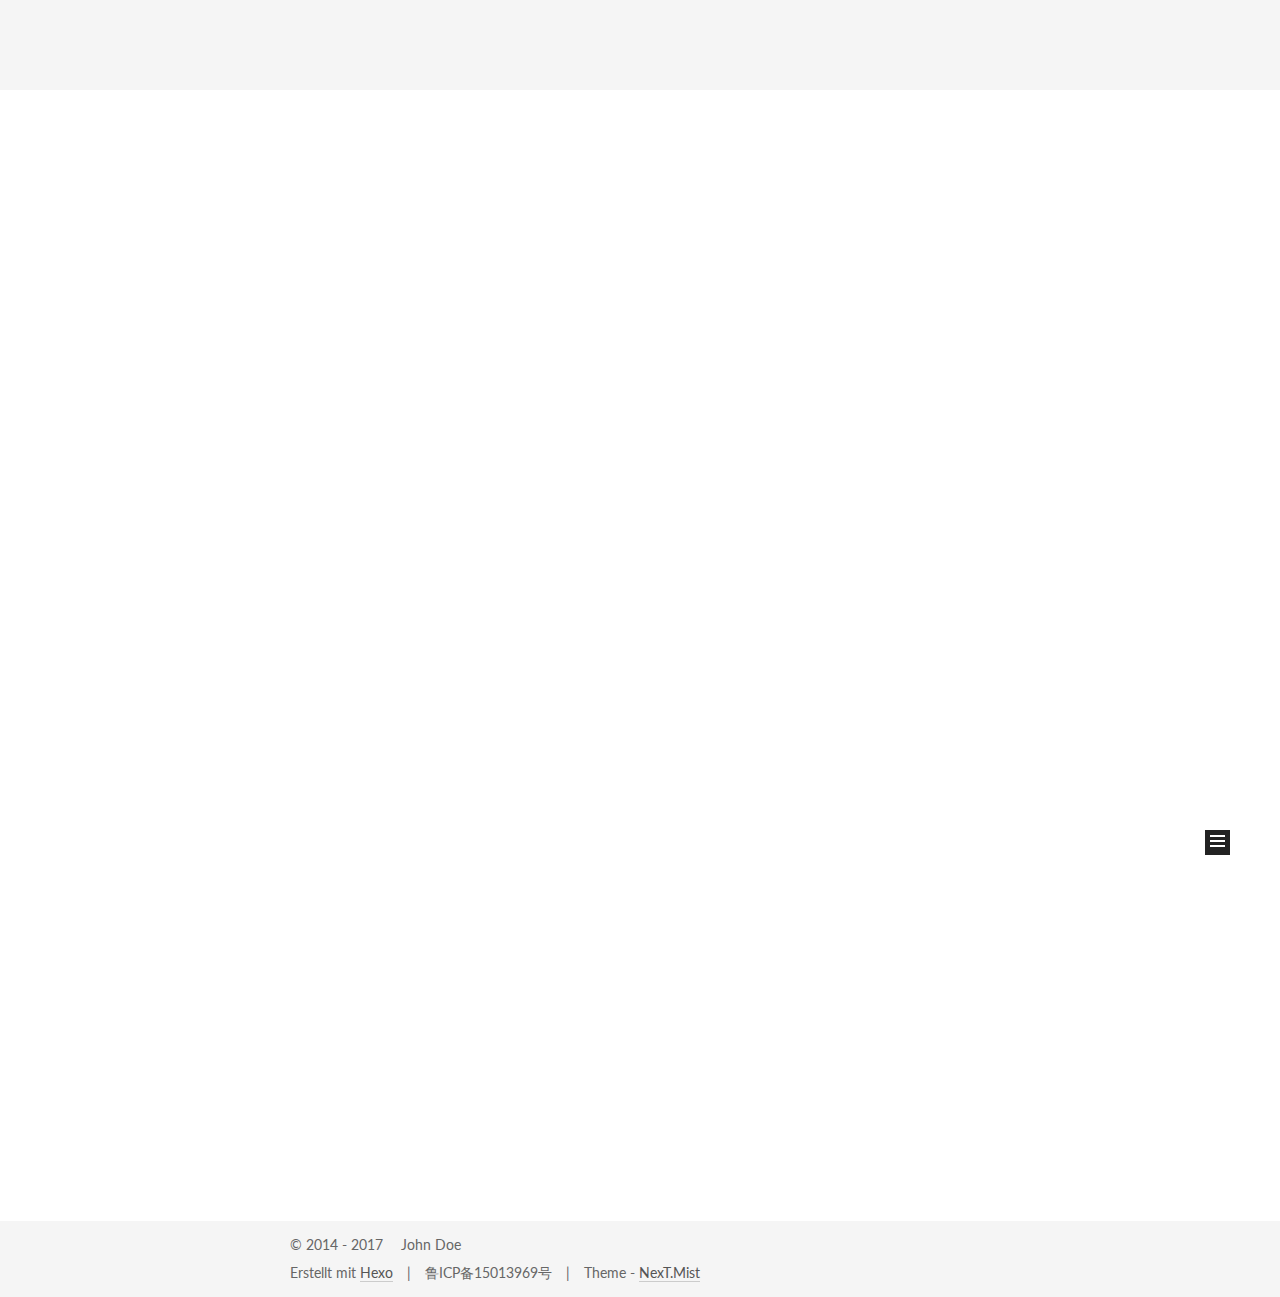
==== index.html @ b870566f "Site updated: 2017-08-05 23:48:36" ====
<!doctype html>



  


<html class="theme-next mist use-motion">
<head>
  <meta charset="UTF-8"/>
<meta http-equiv="X-UA-Compatible" content="IE=edge,chrome=1" />
<meta name="viewport" content="width=device-width, initial-scale=1, maximum-scale=1"/>



<meta http-equiv="Cache-Control" content="no-transform" />
<meta http-equiv="Cache-Control" content="no-siteapp" />












  
  
    
  
  <link href="//cdn.bootcss.com/fancybox/2.1.5/jquery.fancybox.min.css" rel="stylesheet" type="text/css" />




  
  
  
  

  
    
    
  

  

  

  

  

  
    
    
    <link href="//fonts.googleapis.com/css?family=Lato:300,300italic,400,400italic,700,700italic&subset=latin,latin-ext" rel="stylesheet" type="text/css">
  






  

<link href="//cdn.bootcss.com/font-awesome/4.6.2/css/font-awesome.min.css" rel="stylesheet" type="text/css" />

<link href="/css/main.css?v=5.0.1" rel="stylesheet" type="text/css" />














<meta property="og:type" content="website">
<meta property="og:title" content="Hexo">
<meta property="og:url" content="http://yoursite.com/index.html">
<meta property="og:site_name" content="Hexo">
<meta name="twitter:card" content="summary">
<meta name="twitter:title" content="Hexo">



<script type="text/javascript" id="hexo.configuration">
  var NexT = window.NexT || {};
  var CONFIG = {
    scheme: 'Mist',
    sidebar: {"position":"left","display":"hide"},
    fancybox: true,
    motion: true,
    duoshuo: {
      userId: 0,
      author: 'xirong'
    }
  };
</script>

  <title> Hexo </title>
</head>

<body itemscope itemtype="http://schema.org/WebPage" lang="">

  










  
  
    
  

  <div class="container one-collumn sidebar-position-left 
   page-home 
 ">
    <div class="headband"></div>

    <header id="header" class="header" itemscope itemtype="http://schema.org/WPHeader">
      <div class="header-inner"><div class="site-meta ">
  

  <div class="custom-logo-site-title">
    <a href="/"  class="brand" rel="start">
      <span class="logo-line-before"><i></i></span>
      <span class="site-title">Hexo</span>
      <span class="logo-line-after"><i></i></span>
    </a>
  </div>
  <p class="site-subtitle"></p>
</div>

<div class="site-nav-toggle">
  <button>
    <span class="btn-bar"></span>
    <span class="btn-bar"></span>
    <span class="btn-bar"></span>
  </button>
</div>

<nav class="site-nav">
  

  
    <ul id="menu" class="menu">
      
        
        <li class="menu-item menu-item-home">
          <a href="/" rel="section">
            
              <i class="menu-item-icon fa fa-fw fa-home"></i> <br />
            
            Startseite
          </a>
        </li>
      
        
        <li class="menu-item menu-item-archives">
          <a href="/archives" rel="section">
            
              <i class="menu-item-icon fa fa-fw fa-archive"></i> <br />
            
            Archiv
          </a>
        </li>
      
        
        <li class="menu-item menu-item-tags">
          <a href="/tags" rel="section">
            
              <i class="menu-item-icon fa fa-fw fa-tags"></i> <br />
            
            Tags
          </a>
        </li>
      
        
        <li class="menu-item menu-item-about">
          <a href="/about" rel="section">
            
              <i class="menu-item-icon fa fa-fw fa-user"></i> <br />
            
            Über
          </a>
        </li>
      
        
        <li class="menu-item menu-item-commonweal">
          <a href="/404.html" rel="section">
            
              <i class="menu-item-icon fa fa-fw fa-heartbeat"></i> <br />
            
            公益404
          </a>
        </li>
      

      
    </ul>
  

  
</nav>

 </div>
    </header>

    <main id="main" class="main">
      <div class="main-inner">
        <div class="content-wrap">
          <div id="content" class="content">
            
  <section id="posts" class="posts-expand">
    
      

  
  

  
  
  

  <article class="post post-type-normal " itemscope itemtype="http://schema.org/Article">

    
      <header class="post-header">

        
        
          <h1 class="post-title" itemprop="name headline">
            
            
              
                
                <a class="post-title-link" href="/2017/08/05/hello-world/" itemprop="url">
                  Hello World
                </a>
              
            
          </h1>
        

        <div class="post-meta">
          <span class="post-time">
            <span class="post-meta-item-icon">
              <i class="fa fa-calendar-o"></i>
            </span>
            <span class="post-meta-item-text">Veröffentlicht am</span>
            <time itemprop="dateCreated" datetime="2017-08-05T22:32:16+08:00" content="2017-08-05">
              2017-08-05
            </time>
          </span>

          

          
            
          

          

          
          
             <span id="/2017/08/05/hello-world/" class="leancloud_visitors" data-flag-title="Hello World">
               &nbsp; | &nbsp;
               <span class="post-meta-item-icon">
                 <i class="fa fa-eye"></i>
               </span>
               <span class="post-meta-item-text">visitors </span>
               <span class="leancloud-visitors-count"></span>
              </span>
          

          
        </div>
      </header>
    


    <div class="post-body" itemprop="articleBody">

      
      

      
        
          
            <p>Welcome to <a href="https://hexo.io/" target="_blank" rel="external">Hexo</a>! This is your very first post. Check <a href="https://hexo.io/docs/" target="_blank" rel="external">documentation</a> for more info. If you get any problems when using Hexo, you can find the answer in <a href="https://hexo.io/docs/troubleshooting.html" target="_blank" rel="external">troubleshooting</a> or you can ask me on <a href="https://github.com/hexojs/hexo/issues" target="_blank" rel="external">GitHub</a>.</p>
<h2 id="Quick-Start"><a href="#Quick-Start" class="headerlink" title="Quick Start"></a>Quick Start</h2><h3 id="Create-a-new-post"><a href="#Create-a-new-post" class="headerlink" title="Create a new post"></a>Create a new post</h3><figure class="highlight bash"><table><tr><td class="gutter"><pre><div class="line">1</div></pre></td><td class="code"><pre><div class="line">$ hexo new <span class="string">"My New Post"</span></div></pre></td></tr></table></figure>
<p>More info: <a href="https://hexo.io/docs/writing.html" target="_blank" rel="external">Writing</a></p>
<h3 id="Run-server"><a href="#Run-server" class="headerlink" title="Run server"></a>Run server</h3><figure class="highlight bash"><table><tr><td class="gutter"><pre><div class="line">1</div></pre></td><td class="code"><pre><div class="line">$ hexo server</div></pre></td></tr></table></figure>
<p>More info: <a href="https://hexo.io/docs/server.html" target="_blank" rel="external">Server</a></p>
<h3 id="Generate-static-files"><a href="#Generate-static-files" class="headerlink" title="Generate static files"></a>Generate static files</h3><figure class="highlight bash"><table><tr><td class="gutter"><pre><div class="line">1</div></pre></td><td class="code"><pre><div class="line">$ hexo generate</div></pre></td></tr></table></figure>
<p>More info: <a href="https://hexo.io/docs/generating.html" target="_blank" rel="external">Generating</a></p>
<h3 id="Deploy-to-remote-sites"><a href="#Deploy-to-remote-sites" class="headerlink" title="Deploy to remote sites"></a>Deploy to remote sites</h3><figure class="highlight bash"><table><tr><td class="gutter"><pre><div class="line">1</div></pre></td><td class="code"><pre><div class="line">$ hexo deploy</div></pre></td></tr></table></figure>
<p>More info: <a href="https://hexo.io/docs/deployment.html" target="_blank" rel="external">Deployment</a></p>

          
        
      
    </div>

    <div>
      
    </div>

    <div>
      
    </div>

    <footer class="post-footer">
      

      

      
      
        <div class="post-eof"></div>
      
    </footer>
  </article>


    
  </section>

  


          </div>
          


          

        </div>
        
          
  
  <div class="sidebar-toggle">
    <div class="sidebar-toggle-line-wrap">
      <span class="sidebar-toggle-line sidebar-toggle-line-first"></span>
      <span class="sidebar-toggle-line sidebar-toggle-line-middle"></span>
      <span class="sidebar-toggle-line sidebar-toggle-line-last"></span>
    </div>
  </div>

  <aside id="sidebar" class="sidebar">
    <div class="sidebar-inner">

      

      

      <section class="site-overview sidebar-panel  sidebar-panel-active ">
        <div class="site-author motion-element" itemprop="author" itemscope itemtype="http://schema.org/Person">
          <img class="site-author-image" itemprop="image"
               src="/uploads/xirong.jpg"
               alt="John Doe" />
          <p class="site-author-name" itemprop="name">John Doe</p>
          <p class="site-description motion-element" itemprop="description"></p>
        </div>
        <nav class="site-state motion-element">
          <div class="site-state-item site-state-posts">
            <a href="/archives">
              <span class="site-state-item-count">1</span>
              <span class="site-state-item-name">Artikel</span>
            </a>
          </div>

          

          

        </nav>

        

        <div class="links-of-author motion-element">
          
        </div>

        
        

        
        

      </section>

      

    </div>
  </aside>


        
      </div>
    </main>

    <footer id="footer" class="footer">
      <div class="footer-inner">
        <div class="copyright" >
  
  &copy;  2014 - 
  <span itemprop="copyrightYear">2017</span>
  <span class="with-love">
    <i class="fa fa-heart"></i>
  </span>
  <span class="author" itemprop="copyrightHolder">John Doe</span>
</div>

<div class="powered-by">
  Erstellt mit  <a class="theme-link" href="http://hexo.io">Hexo</a>
</div>

<div class="powered-by">
   鲁ICP备15013969号
</div>

<div class="theme-info">
  Theme -
  <a class="theme-link" href="https://github.com/iissnan/hexo-theme-next/">
    NexT.Mist
  </a>
</div>

        

<div class="busuanzi-count">

  <script async src="https://dn-lbstatics.qbox.me/busuanzi/2.3/busuanzi.pure.mini.js"></script>

  

  
  
</div>



        
      </div>
    </footer>

    <div class="back-to-top">
      <i class="fa fa-arrow-up"></i>
    </div>
  </div>

  

<script type="text/javascript">
  if (Object.prototype.toString.call(window.Promise) !== '[object Function]') {
    window.Promise = null;
  }
</script>









  



  
  <script type="text/javascript" src="//cdn.bootcss.com/jquery/2.1.3/jquery.min.js"></script>

  
  <script type="text/javascript" src="//cdn.bootcss.com/fastclick/1.0.6/fastclick.min.js"></script>

  
  <script type="text/javascript" src="//cdn.bootcss.com/jquery_lazyload/1.9.7/jquery.lazyload.min.js"></script>

  
  <script type="text/javascript" src="//cdn.bootcss.com/velocity/1.2.3/velocity.min.js"></script>

  
  <script type="text/javascript" src="//cdn.bootcss.com/velocity/1.2.3/velocity.ui.min.js"></script>

  
  <script type="text/javascript" src="//cdn.bootcss.com/fancybox/2.1.5/jquery.fancybox.pack.js"></script>


  


  <script type="text/javascript" src="/js/src/utils.js?v=5.0.1"></script>

  <script type="text/javascript" src="/js/src/motion.js?v=5.0.1"></script>



  
  

  

  


  <script type="text/javascript" src="/js/src/bootstrap.js?v=5.0.1"></script>



  



  



  
  
  
  <script type="text/x-mathjax-config">
    MathJax.Hub.Config({
      tex2jax: {
        inlineMath: [ ['$','$'], ["\\(","\\)"]  ],
        processEscapes: true,
        skipTags: ['script', 'noscript', 'style', 'textarea', 'pre', 'code']
      }
    });
  </script>

  <script type="text/x-mathjax-config">
    MathJax.Hub.Queue(function() {
      var all = MathJax.Hub.getAllJax(), i;
      for (i=0; i < all.length; i += 1) {
        all[i].SourceElement().parentNode.className += ' has-jax';
      }
    });
  </script>
  <script type="text/javascript" src="//cdn.mathjax.org/mathjax/latest/MathJax.js?config=TeX-AMS-MML_HTMLorMML"></script>


  

  
  <script src="https://cdn1.lncld.net/static/js/av-core-mini-0.6.1.js"></script>
  <script>AV.initialize("HfEUHBkxIxPKFFWsM8E29K81-gzGzoHsz", "j8gTHCF5cxmeGRbV0QIujeUw");</script>
  <script>
    function showTime(Counter) {
      var query = new AV.Query(Counter);
      var entries = [];
      var $visitors = $(".leancloud_visitors");

      $visitors.each(function () {
        entries.push( $(this).attr("id").trim() );
      });

      query.containedIn('url', entries);
      query.find()
        .done(function (results) {
          var COUNT_CONTAINER_REF = '.leancloud-visitors-count';

          if (results.length === 0) {
            $visitors.find(COUNT_CONTAINER_REF).text(0);
            return;
          }

          for (var i = 0; i < results.length; i++) {
            var item = results[i];
            var url = item.get('url');
            var time = item.get('time');
            var element = document.getElementById(url);

            $(element).find(COUNT_CONTAINER_REF).text(time);
          }
        })
        .fail(function (object, error) {
          console.log("Error: " + error.code + " " + error.message);
        });
    }

    function addCount(Counter) {
      var $visitors = $(".leancloud_visitors");
      var url = $visitors.attr('id').trim();
      var title = $visitors.attr('data-flag-title').trim();
      var query = new AV.Query(Counter);

      query.equalTo("url", url);
      query.find({
        success: function(results) {
          if (results.length > 0) {
            var counter = results[0];
            counter.fetchWhenSave(true);
            counter.increment("time");
            counter.save(null, {
              success: function(counter) {
                var $element = $(document.getElementById(url));
                $element.find('.leancloud-visitors-count').text(counter.get('time'));
              },
              error: function(counter, error) {
                console.log('Failed to save Visitor num, with error message: ' + error.message);
              }
            });
          } else {
            var newcounter = new Counter();
            /* Set ACL */
            var acl = new AV.ACL();
            acl.setPublicReadAccess(true);
            acl.setPublicWriteAccess(true);
            newcounter.setACL(acl);
            /* End Set ACL */
            newcounter.set("title", title);
            newcounter.set("url", url);
            newcounter.set("time", 1);
            newcounter.save(null, {
              success: function(newcounter) {
                var $element = $(document.getElementById(url));
                $element.find('.leancloud-visitors-count').text(newcounter.get('time'));
              },
              error: function(newcounter, error) {
                console.log('Failed to create');
              }
            });
          }
        },
        error: function(error) {
          console.log('Error:' + error.code + " " + error.message);
        }
      });
    }

    $(function() {
      var Counter = AV.Object.extend("Counter");
      if ($('.leancloud_visitors').length == 1) {
        addCount(Counter);
      } else if ($('.post-title-link').length > 1) {
        showTime(Counter);
      }
    });
  </script>



  
<script type="text/javascript" async src="//push.zhanzhang.baidu.com/push.js">
</script>


</body>
</html>
---- css/main.css ----
/* normalize.css v3.0.2 | MIT License | git.io/normalize */
html {
  font-family: sans-serif; /* 1 */
  -ms-text-size-adjust: 100%; /* 2 */
  -webkit-text-size-adjust: 100%; /* 2 */
}
body {
  margin: 0;
}
article,
aside,
details,
figcaption,
figure,
footer,
header,
hgroup,
main,
menu,
nav,
section,
summary {
  display: block;
}
audio,
canvas,
progress,
video {
  display: inline-block; /* 1 */
  vertical-align: baseline; /* 2 */
}
audio:not([controls]) {
  display: none;
  height: 0;
}
[hidden],
template {
  display: none;
}
a {
  background-color: transparent;
}
a:active,
a:hover {
  outline: 0;
}
abbr[title] {
  border-bottom: 1px dotted;
}
b,
strong {
  font-weight: bold;
}
dfn {
  font-style: italic;
}
h1 {
  font-size: 2em;
  margin: 0.67em 0;
}
mark {
  background: #ff0;
  color: #000;
}
small {
  font-size: 80%;
}
sub,
sup {
  font-size: 75%;
  line-height: 0;
  position: relative;
  vertical-align: baseline;
}
sup {
  top: -0.5em;
}
sub {
  bottom: -0.25em;
}
img {
  border: 0;
}
svg:not(:root) {
  overflow: hidden;
}
figure {
  margin: 1em 40px;
}
hr {
  -moz-box-sizing: content-box;
  box-sizing: content-box;
  height: 0;
}
pre {
  overflow: auto;
}
code,
kbd,
pre,
samp {
  font-family: monospace, monospace;
  font-size: 1em;
}
button,
input,
optgroup,
select,
textarea {
  color: inherit; /* 1 */
  font: inherit; /* 2 */
  margin: 0; /* 3 */
}
button {
  overflow: visible;
}
button,
select {
  text-transform: none;
}
button,
html input[type="button"],
input[type="reset"],
input[type="submit"] {
  -webkit-appearance: button; /* 2 */
  cursor: pointer; /* 3 */
}
button[disabled],
html input[disabled] {
  cursor: default;
}
button::-moz-focus-inner,
input::-moz-focus-inner {
  border: 0;
  padding: 0;
}
input {
  line-height: normal;
}
input[type="checkbox"],
input[type="radio"] {
  box-sizing: border-box; /* 1 */
  padding: 0; /* 2 */
}
input[type="number"]::-webkit-inner-spin-button,
input[type="number"]::-webkit-outer-spin-button {
  height: auto;
}
input[type="search"] {
  -webkit-appearance: textfield; /* 1 */
  -moz-box-sizing: content-box;
  -webkit-box-sizing: content-box; /* 2 */
  box-sizing: content-box;
}
input[type="search"]::-webkit-search-cancel-button,
input[type="search"]::-webkit-search-decoration {
  -webkit-appearance: none;
}
fieldset {
  border: 1px solid #c0c0c0;
  margin: 0 2px;
  padding: 0.35em 0.625em 0.75em;
}
legend {
  border: 0; /* 1 */
  padding: 0; /* 2 */
}
textarea {
  overflow: auto;
}
optgroup {
  font-weight: bold;
}
table {
  border-collapse: collapse;
  border-spacing: 0;
}
td,
th {
  padding: 0;
}
::selection {
  background: #262a30;
  color: #fff;
}
body {
  position: relative;
  font-family: 'Lato', "PingFang SC", "Microsoft YaHei", sans-serif;
  font-size: 14px;
  line-height: 2;
  color: #555;
  background: #fff;
}
@media (max-width: 767px) {
  body {
    padding-right: 0 !important;
  }
}
@media (min-width: 768px) and (max-width: 991px) {
  body {
    padding-right: 0 !important;
  }
}
@media (min-width: 1600px) {
  body {
    font-size: 16px;
  }
}
h1,
h2,
h3,
h4,
h5,
h6 {
  margin: 0;
  padding: 0;
  font-weight: bold;
  line-height: 1.5;
  font-family: 'Lato', "PingFang SC", "Microsoft YaHei", sans-serif;
}
h2,
h3,
h4,
h5,
h6 {
  margin: 20px 0 15px;
}
h1 {
  font-size: 24px;
}
@media (max-width: 767px) {
  h1 {
    font-size: 20px;
  }
}
h2 {
  font-size: 22px;
}
@media (max-width: 767px) {
  h2 {
    font-size: 18px;
  }
}
h3 {
  font-size: 20px;
}
@media (max-width: 767px) {
  h3 {
    font-size: 16px;
  }
}
h4 {
  font-size: 18px;
}
@media (max-width: 767px) {
  h4 {
    font-size: 14px;
  }
}
h5 {
  font-size: 16px;
}
@media (max-width: 767px) {
  h5 {
    font-size: 12px;
  }
}
h6 {
  font-size: 14px;
}
@media (max-width: 767px) {
  h6 {
    font-size: 10px;
  }
}
p {
  margin: 0 0 25px 0;
}
a {
  color: #555;
  text-decoration: none;
  border-bottom: 1px solid #999;
  word-wrap: break-word;
}
a:hover {
  color: #222;
  border-bottom-color: #222;
}
ul {
  list-style: none;
}
blockquote {
  margin: 0;
  padding: 0;
}
img {
  display: block;
  margin: auto;
  max-width: 100%;
  height: auto;
}
hr {
  margin: 40px 0;
  height: 3px;
  border: none;
  background-color: #ddd;
  background-image: repeating-linear-gradient(-45deg, #fff, #fff 4px, transparent 4px, transparent 8px);
}
blockquote {
  padding: 0 15px;
  color: #666;
  border-left: 4px solid #ddd;
}
blockquote cite::before {
  content: "-";
  padding: 0 5px;
}
dt {
  font-weight: 700;
}
dd {
  margin: 0;
  padding: 0;
}
.text-left {
  text-align: left;
}
.text-center {
  text-align: center;
}
.text-right {
  text-align: right;
}
.text-justify {
  text-align: justify;
}
.text-nowrap {
  white-space: nowrap;
}
.text-lowercase {
  text-transform: lowercase;
}
.text-uppercase {
  text-transform: uppercase;
}
.text-capitalize {
  text-transform: capitalize;
}
.center-block {
  display: block;
  margin-left: auto;
  margin-right: auto;
}
.clearfix:before,
.clearfix:after {
  content: " ";
  display: table;
}
.clearfix:after {
  clear: both;
}
.pullquote {
  width: 45%;
}
.pullquote.left {
  float: left;
  margin-left: 5px;
  margin-right: 10px;
}
.pullquote.right {
  float: right;
  margin-left: 10px;
  margin-right: 5px;
}
.affix.affix.affix {
  position: fixed;
}
.translation {
  margin-top: -20px;
  font-size: 14px;
  color: #999;
}
.scrollbar-measure {
  width: 100px;
  height: 100px;
  overflow: scroll;
  position: absolute;
  top: -9999px;
}
.use-motion .motion-element {
  opacity: 0;
}
#local-search-input {
  padding: 3px;
  border: none;
  text-indent: 14px;
  border-radius: 0;
  width: 140px;
  outline: none;
  border-bottom: 1px solid #999;
  background: inherit;
  opacity: 0.5;
}
#local-search-input:focus {
  opacity: 1;
}
.search-icon {
  position: absolute;
  top: 9px;
}
table {
  margin: 20px 0;
  width: 100%;
  border-collapse: collapse;
  border-spacing: 0;
  border: 1px solid #ddd;
  font-size: 14px;
  table-layout: fixed;
  word-wrap: break-all;
}
table>tbody>tr:nth-of-type(odd) {
  background-color: #f9f9f9;
}
table>tbody>tr:hover {
  background-color: #f5f5f5;
}
caption,
th,
td {
  padding: 8px;
  text-align: left;
  vertical-align: middle;
  font-weight: normal;
}
th,
td {
  border-bottom: 3px solid #ddd;
  border-right: 1px solid #eee;
}
th {
  padding-bottom: 10px;
  font-weight: 700;
}
td {
  border-bottom-width: 1px;
}
html,
body {
  height: 100%;
}
.container {
  position: relative;
  min-height: 100%;
}
.header-inner {
  margin: 0 auto;
  padding: 100px 0 70px;
  width: 700px;
}
@media (min-width: 1600px) {
  .container .header-inner {
    width: 900px;
  }
}
.main {
  padding-bottom: 150px;
}
.main-inner {
  margin: 0 auto;
  width: 700px;
}
@media (min-width: 1600px) {
  .container .main-inner {
    width: 900px;
  }
}
.footer {
  position: absolute;
  left: 0;
  bottom: 0;
  width: 100%;
  min-height: 50px;
}
.footer-inner {
  box-sizing: border-box;
  margin: 20px auto;
  width: 700px;
}
@media (min-width: 1600px) {
  .container .footer-inner {
    width: 900px;
  }
}
pre,
.highlight {
  overflow: auto;
  margin: 20px 0;
  padding: 15px;
  font-size: 13px;
  color: #4d4d4c;
  background: #f7f7f7;
  line-height: 1.6;
}
pre,
code {
  font-family: consolas, Menlo, "PingFang SC", "Microsoft YaHei", monospace;
}
code {
  padding: 2px 4px;
  word-break: break-all;
  color: #555;
  background: #eee;
  border-radius: 4px;
  font-size: 13px;
}
pre code {
  padding: 0;
  color: #4d4d4c;
  background: none;
  text-shadow: none;
}
.highlight pre {
  border: none;
  margin: 0;
  padding: 1px;
}
.highlight table {
  margin: 0;
  width: auto;
  border: none;
}
.highlight td {
  border: none;
  padding: 0;
}
.highlight figcaption {
  font-size: 1em;
  color: #4d4d4c;
  line-height: 1em;
  margin-bottom: 1em;
}
.highlight figcaption:before,
.highlight figcaption:after {
  content: " ";
  display: table;
}
.highlight figcaption:after {
  clear: both;
}
.highlight figcaption a {
  float: right;
  color: #4d4d4c;
}
.highlight figcaption a:hover {
  border-bottom-color: #4d4d4c;
}
.highlight .gutter pre {
  color: #666;
  text-align: right;
  padding-right: 20px;
}
.highlight .line {
  height: 20px;
}
.gist table {
  width: auto;
}
.gist table td {
  border: none;
}
pre .comment {
  color: #8e908c;
}
pre .variable,
pre .attribute,
pre .tag,
pre .regexp,
pre .ruby .constant,
pre .xml .tag .title,
pre .xml .pi,
pre .xml .doctype,
pre .html .doctype,
pre .css .id,
pre .css .class,
pre .css .pseudo {
  color: #c82829;
}
pre .number,
pre .preprocessor,
pre .built_in,
pre .literal,
pre .params,
pre .constant,
pre .command {
  color: #f5871f;
}
pre .ruby .class .title,
pre .css .rules .attribute,
pre .string,
pre .value,
pre .inheritance,
pre .header,
pre .ruby .symbol,
pre .xml .cdata,
pre .special,
pre .number,
pre .formula {
  color: #718c00;
}
pre .title,
pre .css .hexcolor {
  color: #3e999f;
}
pre .function,
pre .python .decorator,
pre .python .title,
pre .ruby .function .title,
pre .ruby .title .keyword,
pre .perl .sub,
pre .javascript .title,
pre .coffeescript .title {
  color: #4271ae;
}
pre .keyword,
pre .javascript .function {
  color: #8959a8;
}
.full-image.full-image.full-image {
  border: none;
  max-width: 100%;
  width: auto;
  margin: 20px auto;
}
@media (min-width: 992px) {
  .full-image.full-image.full-image {
    max-width: none;
    width: 126%;
    margin: 0 -13%;
  }
}
.blockquote-center,
.page-home .post-type-quote blockquote,
.page-post-detail .post-type-quote blockquote {
  position: relative;
  margin: 40px 0;
  padding: 0;
  border-left: none;
  text-align: center;
}
.blockquote-center::before,
.page-home .post-type-quote blockquote::before,
.page-post-detail .post-type-quote blockquote::before,
.blockquote-center::after,
.page-home .post-type-quote blockquote::after,
.page-post-detail .post-type-quote blockquote::after {
  position: absolute;
  content: ' ';
  display: block;
  width: 100%;
  height: 24px;
  opacity: 0.2;
  background-repeat: no-repeat;
  background-position: 0 -6px;
  background-size: 22px 22px;
}
.blockquote-center::before,
.page-home .post-type-quote blockquote::before,
.page-post-detail .post-type-quote blockquote::before {
  top: -20px;
  background-image: url("../images/quote-l.svg");
  border-top: 1px solid #ccc;
}
.blockquote-center::after,
.page-home .post-type-quote blockquote::after,
.page-post-detail .post-type-quote blockquote::after {
  bottom: -20px;
  background-image: url("../images/quote-r.svg");
  border-bottom: 1px solid #ccc;
  background-position: 100% 8px;
}
.blockquote-center p,
.page-home .post-type-quote blockquote p,
.page-post-detail .post-type-quote blockquote p,
.blockquote-center div,
.page-home .post-type-quote blockquote div,
.page-post-detail .post-type-quote blockquote div {
  text-align: center;
}
.post .post-body .group-picture img {
  box-sizing: border-box;
  padding: 0 3px;
  border: none;
}
.post .group-picture-row {
  overflow: hidden;
  margin-top: 6px;
}
.post .group-picture-row:first-child {
  margin-top: 0;
}
.post .group-picture-column {
  float: left;
}
.page-post-detail .post-body .group-picture-column {
  float: none;
  margin-top: 10px;
  width: auto !important;
}
.page-post-detail .post-body .group-picture-column img {
  margin: 0 auto;
}
.page-archive .group-picture-container {
  overflow: hidden;
}
.page-archive .group-picture-row {
  float: left;
}
.page-archive .group-picture-row:first-child {
  margin-top: 6px;
}
.page-archive .group-picture-column {
  max-width: 150px;
  max-height: 150px;
}
.btn {
  display: inline-block;
  padding: 0 20px;
  font-size: 14px;
  color: #fff;
  background: #222;
  border: 2px solid #222;
  text-decoration: none;
  border-radius: 0;
  transition-property: background-color;
  transition-duration: 0.2s;
  transition-timing-function: ease-in-out;
  transition-delay: 0s;
}
.btn:hover,
.post-more-link .btn:hover {
  border-color: #222;
  color: #222;
  background: #fff;
}
.btn-bar {
  display: block;
  width: 22px;
  height: 2px;
  background: #555;
  border-radius: 1px;
}
.btn-bar+.btn-bar {
  margin-top: 4px;
}
.pagination {
  margin: 120px 0 40px;
  text-align: center;
  border-top: 1px solid #eee;
}
.page-number-basic,
.pagination .prev,
.pagination .next,
.pagination .page-number,
.pagination .space {
  display: inline-block;
  position: relative;
  top: -1px;
  margin: 0 10px;
  padding: 0 10px;
  line-height: 30px;
}
@media (max-width: 767px) {
  .page-number-basic,
  .pagination .prev,
  .pagination .next,
  .pagination .page-number,
  .pagination .space {
    margin: 0 5px;
  }
}
.pagination .prev,
.pagination .next,
.pagination .page-number {
  border-bottom: 0;
  border-top: 1px solid #eee;
  transition-property: border-color;
  transition-duration: 0.2s;
  transition-timing-function: ease-in-out;
  transition-delay: 0s;
}
.pagination .prev:hover,
.pagination .next:hover,
.pagination .page-number:hover {
  border-top-color: #222;
}
.pagination .space {
  padding: 0;
  margin: 0;
}
.pagination .prev {
  margin-left: 0;
}
.pagination .next {
  margin-right: 0;
}
.pagination .page-number.current {
  color: #fff;
  background: #ccc;
  border-top-color: #ccc;
}
@media (max-width: 767px) {
  .pagination {
    border-top: none;
  }
  .pagination .prev,
  .pagination .next,
  .pagination .page-number {
    margin-bottom: 10px;
    border-top: 0;
    border-bottom: 1px solid #eee;
  }
  .pagination .prev:hover,
  .pagination .next:hover,
  .pagination .page-number:hover {
    border-bottom-color: #222;
  }
}
.comments {
  margin: 60px 20px 0;
}
.tag-cloud {
  text-align: center;
}
.tag-cloud a {
  display: inline-block;
  margin: 10px;
}
.back-to-top {
  box-sizing: border-box;
  position: fixed;
  bottom: -100px;
  right: 50px;
  z-index: 1050;
  padding: 0 6px;
  width: 25px;
  background: #222;
  font-size: 12px;
  opacity: 1;
  color: #fff;
  cursor: pointer;
  text-align: center;
  -webkit-transform: translateZ(0);
  transition-property: bottom;
  transition-duration: 0.2s;
  transition-timing-function: ease-in-out;
  transition-delay: 0s;
}
@media (max-width: 767px) {
  .back-to-top {
    display: none;
  }
}
@media (min-width: 768px) and (max-width: 991px) {
  .back-to-top {
    display: none;
  }
}
.back-to-top.back-to-top-on {
  bottom: 19px;
}
.header {
  background: #fff;
}
.header-inner {
  position: relative;
}
.headband {
  height: 3px;
  background: #222;
}
.site-meta {
  margin: 0;
  text-align: left;
}
@media (max-width: 767px) {
  .site-meta {
    text-align: center;
  }
}
.brand {
  position: relative;
  display: inline-block;
  padding: 0 40px;
  color: #222;
  background: #222;
  border-bottom: none;
}
.brand:hover {
  color: #222;
}
.logo {
  display: inline-block;
  margin-right: 5px;
  line-height: 36px;
  vertical-align: top;
}
.site-title {
  display: inline-block;
  vertical-align: top;
  line-height: 36px;
  font-size: 20px;
  font-weight: normal;
  font-family: 'Lato', "PingFang SC", "Microsoft YaHei", sans-serif;
}
.site-subtitle {
  margin-top: 10px;
  font-size: 13px;
  color: #999;
}
.use-motion .brand {
  opacity: 0;
}
.use-motion .logo,
.use-motion .site-title,
.use-motion .site-subtitle {
  opacity: 0;
  position: relative;
  top: -10px;
}
.site-nav-toggle {
  display: none;
  position: absolute;
  top: 10px;
  left: 10px;
}
@media (max-width: 767px) {
  .site-nav-toggle {
    display: block;
  }
}
.site-nav-toggle button {
  margin-top: 2px;
  padding: 9px 10px;
  background: transparent;
  border: none;
}
@media (max-width: 767px) {
  .site-nav {
    display: none;
    margin: 0 -10px;
    padding: 0 10px;
    clear: both;
    border-top: 1px solid #ddd;
  }
}
@media (min-width: 768px) and (max-width: 991px) {
  .site-nav {
    display: block !important;
  }
}
@media (min-width: 992px) {
  .site-nav {
    display: block !important;
  }
}
.menu {
  margin-top: 20px;
  padding-left: 0;
  text-align: center;
}
.menu .menu-item {
  display: inline-block;
  margin: 0 10px;
}
@media screen and (max-width: 767px) {
  .menu .menu-item {
    margin-top: 10px;
  }
}
.menu .menu-item a {
  display: block;
  font-size: 13px;
  text-transform: capitalize;
  line-height: inherit;
  border-bottom: 1px solid transparent;
  transition-property: border-color;
  transition-duration: 0.2s;
  transition-timing-function: ease-in-out;
  transition-delay: 0s;
}
.menu .menu-item a:hover {
  border-bottom-color: #222;
}
.menu .menu-item .fa {
  margin-right: 5px;
}
.use-motion .menu-item {
  opacity: 0;
}
.post-body {
  font-family: 'Lato', "PingFang SC", "Microsoft YaHei", sans-serif;
}
@media (max-width: 767px) {
  .post-body {
    word-break: break-word;
  }
}
.post-body .fancybox img {
  display: block !important;
  margin: 0 auto;
  cursor: pointer;
  cursor: zoom-in;
  cursor: -webkit-zoom-in;
}
.post-body .image-caption,
.post-body .figure .caption {
  margin: 10px auto 15px;
  text-align: center;
  font-size: 14px;
  color: #999;
  font-weight: bold;
  line-height: 1;
}
.post-sticky-flag {
  display: inline-block;
  font-size: 16px;
  -ms-transform: rotate(30deg);
  -webkit-transform: rotate(30deg);
  -moz-transform: rotate(30deg);
  -ms-transform: rotate(30deg);
  -o-transform: rotate(30deg);
  transform: rotate(30deg);
}
.posts-expand {
  padding-top: 40px;
}
@media (max-width: 767px) {
  .posts-expand {
    margin: 0 20px;
  }
  .post-body pre,
  .post-body .highlight {
    padding: 10px;
  }
  .post-body pre .gutter pre,
  .post-body .highlight .gutter pre {
    padding-right: 10px;
  }
}
@media (min-width: 992px) {
  .posts-expand .post-body {
    text-align: justify;
  }
}
.posts-expand .post-body h2,
.posts-expand .post-body h3,
.posts-expand .post-body h4,
.posts-expand .post-body h5,
.posts-expand .post-body h6 {
  padding-top: 10px;
}
.posts-expand .post-body h2 .header-anchor,
.posts-expand .post-body h3 .header-anchor,
.posts-expand .post-body h4 .header-anchor,
.posts-expand .post-body h5 .header-anchor,
.posts-expand .post-body h6 .header-anchor {
  float: right;
  margin-left: 10px;
  color: #ccc;
  border-bottom-style: none;
  visibility: hidden;
}
.posts-expand .post-body h2 .header-anchor:hover,
.posts-expand .post-body h3 .header-anchor:hover,
.posts-expand .post-body h4 .header-anchor:hover,
.posts-expand .post-body h5 .header-anchor:hover,
.posts-expand .post-body h6 .header-anchor:hover {
  color: inherit;
}
.posts-expand .post-body h2:hover .header-anchor,
.posts-expand .post-body h3:hover .header-anchor,
.posts-expand .post-body h4:hover .header-anchor,
.posts-expand .post-body h5:hover .header-anchor,
.posts-expand .post-body h6:hover .header-anchor {
  visibility: visible;
}
.posts-expand .post-body ul li {
  list-style: circle;
}
.posts-expand .post-body img {
  box-sizing: border-box;
  margin: auto;
  padding: 3px;
  border: 1px solid #ddd;
}
.posts-expand .fancybox img {
  margin: 0 auto;
}
@media (max-width: 767px) {
  .posts-collapse {
    margin: 0 20px;
  }
  .posts-collapse .post-title,
  .posts-collapse .post-meta {
    display: block;
    width: auto;
    text-align: left;
  }
}
.posts-collapse {
  position: relative;
  z-index: 1010;
  margin-left: 0;
}
.posts-collapse::after {
  content: " ";
  position: absolute;
  top: 20px;
  left: 0;
  margin-left: -2px;
  width: 4px;
  height: 100%;
  background: #f5f5f5;
  z-index: -1;
}
@media (max-width: 767px) {
  .posts-collapse {
    margin: 0 20px;
  }
}
.posts-collapse .collection-title {
  position: relative;
  margin: 60px 0;
}
.posts-collapse .collection-title h2 {
  margin-left: 20px;
}
.posts-collapse .collection-title small {
  color: #bbb;
}
.posts-collapse .collection-title::before {
  content: " ";
  position: absolute;
  left: 0;
  top: 50%;
  margin-left: -4px;
  margin-top: -4px;
  width: 8px;
  height: 8px;
  background: #bbb;
  border-radius: 50%;
}
.posts-collapse .post {
  margin: 30px 0;
}
.posts-collapse .post-header {
  position: relative;
  transition-duration: 0.2s;
  transition-timing-function: ease-in-out;
  transition-delay: 0s;
  transition-property: border;
  border-bottom: 1px dashed #ccc;
}
.posts-collapse .post-header::before {
  content: " ";
  position: absolute;
  left: 0;
  top: 12px;
  width: 6px;
  height: 6px;
  margin-left: -4px;
  background: #bbb;
  border-radius: 50%;
  border: 1px solid #fff;
  transition-duration: 0.2s;
  transition-timing-function: ease-in-out;
  transition-delay: 0s;
  transition-property: background;
}
.posts-collapse .post-header:hover {
  border-bottom-color: #666;
}
.posts-collapse .post-header:hover::before {
  background: #222;
}
.posts-collapse .post-meta {
  position: absolute;
  font-size: 12px;
  left: 20px;
  top: 5px;
}
.posts-collapse .post-comments-count {
  display: none;
}
.posts-collapse .post-title {
  margin-left: 60px;
  font-size: 16px;
  font-weight: normal;
  line-height: inherit;
}
.posts-collapse .post-title::after {
  margin-left: 3px;
  opacity: 0.6;
}
.posts-collapse .post-title a {
  color: #666;
  border-bottom: none;
}
.page-home .post-type-quote .post-header,
.page-post-detail .post-type-quote .post-header,
.page-home .post-type-quote .post-tags,
.page-post-detail .post-type-quote .post-tags {
  display: none;
}
.posts-expand .post-title {
  font-size: 26px;
  text-align: center;
  word-break: break-word;
  font-weight: 400;
}
@media (max-width: 767px) {
  .posts-expand .post-title {
    font-size: 22px;
  }
}
.posts-expand .post-title-link {
  display: inline-block;
  position: relative;
  color: #555;
  border-bottom: none;
  line-height: 1.2;
  vertical-align: top;
}
.posts-expand .post-title-link::before {
  content: "";
  position: absolute;
  width: 100%;
  height: 2px;
  bottom: 0;
  left: 0;
  background-color: #000;
  visibility: hidden;
  -webkit-transform: scaleX(0);
  -moz-transform: scaleX(0);
  -ms-transform: scaleX(0);
  -o-transform: scaleX(0);
  transform: scaleX(0);
  transition-duration: 0.2s;
  transition-timing-function: ease-in-out;
  transition-delay: 0s;
}
.posts-expand .post-title-link:hover::before {
  visibility: visible;
  -webkit-transform: scaleX(1);
  -moz-transform: scaleX(1);
  -ms-transform: scaleX(1);
  -o-transform: scaleX(1);
  transform: scaleX(1);
}
.posts-expand .post-title-link .fa {
  font-size: 16px;
}
.posts-expand .post-meta {
  margin: 3px 0 60px 0;
  color: #999;
  font-family: 'Lato', "PingFang SC", "Microsoft YaHei", sans-serif;
  font-size: 12px;
  text-align: center;
}
.posts-expand .post-meta .post-category-list {
  display: inline-block;
  margin: 0;
  padding: 3px;
}
.posts-expand .post-meta .post-category-list-link {
  color: #999;
}
.post-meta-item-icon {
  display: none;
  margin-right: 3px;
}
@media (min-width: 768px) and (max-width: 991px) {
  .post-meta-item-icon {
    display: inline-block;
  }
}
@media (max-width: 767px) {
  .post-meta-item-icon {
    display: inline-block;
  }
}
@media (min-width: 768px) and (max-width: 991px) {
  .post-meta-item-text {
    display: none;
  }
}
@media (max-width: 767px) {
  .post-meta-item-text {
    display: none;
  }
}
@media (max-width: 767px) {
  .posts-expand .post-comments-count {
    display: none;
  }
}
.post-more-link {
  margin-top: 50px;
}
.post-more-link .btn {
  color: #555;
  font-size: 14px;
  background: transparent;
  border-radius: 0;
  line-height: 2;
}
.posts-expand .post-tags {
  margin-top: 40px;
  text-align: center;
}
.posts-expand .post-tags a {
  display: inline-block;
  margin-right: 10px;
  font-size: 13px;
}
.post-nav {
  overflow: hidden;
  margin-top: 60px;
  padding: 10px;
  white-space: nowrap;
  border-top: 1px solid #eee;
}
.post-nav-item {
  display: inline-block;
  width: 50%;
  white-space: normal;
}
.post-nav-item a {
  position: relative;
  display: inline-block;
  line-height: 25px;
  font-size: 14px;
  color: #555;
  border-bottom: none;
}
.post-nav-item a:hover {
  color: #222;
  border-bottom: none;
}
.post-nav-item a:active {
  top: 2px;
}
.post-nav-item a i {
  font-size: 12px;
}
.post-nav-prev {
  text-align: right;
}
.posts-expand .post-eof {
  display: block;
  margin: 80px auto 60px;
  width: 8%;
  height: 1px;
  background: #ccc;
  text-align: center;
}
.post:last-child .post-eof.post-eof.post-eof {
  display: none;
}
.post-gallery {
  display: table;
  table-layout: fixed;
  width: 100%;
  border-collapse: separate;
}
.post-gallery-row {
  display: table-row;
}
.post-gallery .post-gallery-img {
  display: table-cell;
  text-align: center;
  vertical-align: middle;
  border: none;
}
.post-gallery .post-gallery-img img {
  max-width: 100%;
  max-height: 100%;
  border: none;
}
.fancybox-close,
.fancybox-close:hover {
  border: none;
}
.sidebar {
  position: fixed;
  right: 0;
  top: 0;
  bottom: 0;
  width: 0;
  z-index: 1040;
  box-shadow: inset 0 2px 6px #000;
  background: #222;
  -webkit-transform: translateZ(0);
}
.sidebar a {
  color: #999;
  border-bottom-color: #555;
}
.sidebar a:hover {
  color: #eee;
}
@media (min-width: 768px) and (max-width: 991px) {
  .sidebar {
    display: none !important;
  }
}
@media (max-width: 767px) {
  .sidebar {
    display: none !important;
  }
}
.sidebar-inner {
  position: relative;
  padding: 20px 10px;
  color: #999;
  text-align: center;
}
.sidebar-toggle {
  position: fixed;
  right: 50px;
  bottom: 45px;
  width: 15px;
  height: 15px;
  padding: 5px;
  background: #222;
  line-height: 0;
  z-index: 1050;
  cursor: pointer;
  -webkit-transform: translateZ(0);
}
@media (min-width: 768px) and (max-width: 991px) {
  .sidebar-toggle {
    display: none;
  }
}
@media (max-width: 767px) {
  .sidebar-toggle {
    display: none;
  }
}
.sidebar-toggle-line {
  position: relative;
  display: inline-block;
  vertical-align: top;
  height: 2px;
  width: 100%;
  background: #fff;
  margin-top: 3px;
}
.sidebar-toggle-line:first-child {
  margin-top: 0;
}
.site-author-image {
  display: block;
  margin: 0 auto;
  padding: 2px;
  max-width: 96px;
  height: auto;
  border: 2px solid #333;
}
.site-author-name {
  margin: 5px 0 0;
  text-align: center;
  color: #f5f5f5;
  font-weight: normal;
}
.site-description {
  margin-top: 5px;
  text-align: center;
  font-size: 14px;
  color: #999;
}
.site-state {
  overflow: hidden;
  line-height: 1.4;
  white-space: nowrap;
  text-align: center;
}
.site-state-item {
  display: inline-block;
  padding: 0 15px;
  border-left: 1px solid #333;
}
.site-state-item:first-child {
  border-left: none;
}
.site-state-item a {
  border-bottom: none;
}
.site-state-item-count {
  display: block;
  text-align: center;
  color: inherit;
  font-weight: 600;
  font-size: 18px;
}
.site-state-item-name {
  font-size: 13px;
  color: inherit;
}
.feed-link {
  margin-top: 20px;
}
.feed-link a {
  display: inline-block;
  padding: 0 15px;
  color: #fc6423;
  border: 1px solid #fc6423;
  border-radius: 4px;
}
.feed-link a i {
  color: #fc6423;
  font-size: 14px;
}
.feed-link a:hover {
  color: #fff;
  background: #fc6423;
}
.feed-link a:hover i {
  color: #fff;
}
.links-of-author {
  margin-top: 20px;
}
.links-of-author a {
  display: inline-block;
  vertical-align: middle;
  margin-right: 10px;
  margin-bottom: 10px;
  border-bottom-color: #555;
  font-size: 13px;
}
.links-of-author a:before {
  display: inline-block;
  vertical-align: middle;
  margin-right: 3px;
  content: " ";
  width: 4px;
  height: 4px;
  border-radius: 50%;
  background: #ff8253;
}
.links-of-blogroll {
  font-size: 13px;
}
.links-of-blogroll-title {
  margin-top: 20px;
  font-size: 14px;
  font-weight: 600;
}
.links-of-blogroll-list {
  margin: 0;
  padding: 0;
}
.links-of-blogroll-item {
  padding: 2px 10px;
}
.sidebar-nav {
  margin: 0 0 20px;
  padding-left: 0;
}
.sidebar-nav li {
  display: inline-block;
  cursor: pointer;
  border-bottom: 1px solid transparent;
  font-size: 14px;
  color: #555;
}
.sidebar-nav li:hover {
  color: #f5f5f5;
}
.page-post-detail .sidebar-nav-toc {
  padding: 0 5px;
}
.page-post-detail .sidebar-nav-overview {
  margin-left: 10px;
}
.sidebar-nav .sidebar-nav-active {
  color: #87daff;
  border-bottom-color: #87daff;
}
.sidebar-nav .sidebar-nav-active:hover {
  color: #87daff;
}
.sidebar-panel {
  display: none;
}
.sidebar-panel-active {
  display: block;
}
.post-toc-empty {
  font-size: 14px;
  color: #666;
}
.post-toc-wrap {
  overflow: hidden;
}
.post-toc {
  overflow: auto;
}
.post-toc ol {
  margin: 0;
  padding: 0 2px 5px 10px;
  text-align: left;
  list-style: none;
  font-size: 14px;
}
.post-toc ol > ol {
  padding-left: 0;
}
.post-toc ol a {
  transition-duration: 0.2s;
  transition-timing-function: ease-in-out;
  transition-delay: 0s;
  transition-property: all;
  color: #999;
  border-bottom-color: #555;
}
.post-toc ol a:hover {
  color: #ccc;
  border-bottom-color: #ccc;
}
.post-toc .nav-item {
  overflow: hidden;
  text-overflow: ellipsis;
  white-space: nowrap;
  line-height: 1.8;
}
.post-toc .nav .nav-child {
  display: none;
}
.post-toc .nav .active > .nav-child {
  display: block;
}
.post-toc .nav .active-current > .nav-child {
  display: block;
}
.post-toc .nav .active-current > .nav-child > .nav-item {
  display: block;
}
.post-toc .nav .active > a {
  color: #87daff;
  border-bottom-color: #87daff;
}
.post-toc .nav .active-current > a {
  color: #87daff;
}
.post-toc .nav .active-current > a:hover {
  color: #87daff;
}
.footer {
  font-size: 14px;
  color: #999;
}
.footer img {
  border: none;
}
.footer-inner {
  text-align: center;
}
.with-love {
  display: inline-block;
  margin: 0 5px;
}
.powered-by,
.theme-info {
  display: inline-block;
}
.powered-by {
  margin-right: 10px;
}
.powered-by::after {
  content: "|";
  padding-left: 10px;
}
.cc-license {
  margin-top: 10px;
  text-align: center;
}
.cc-license .cc-opacity {
  opacity: 0.7;
  border-bottom: none;
}
.cc-license .cc-opacity:hover {
  opacity: 0.9;
}
.cc-license img {
  display: inline-block;
}
.theme-next #ds-thread #ds-reset {
  color: #555;
}
.theme-next #ds-thread #ds-reset .ds-replybox {
  margin-bottom: 30px;
}
.theme-next #ds-thread #ds-reset .ds-replybox .ds-avatar,
.theme-next #ds-reset .ds-avatar img {
  box-shadow: none;
}
.theme-next #ds-thread #ds-reset .ds-textarea-wrapper {
  border-color: #c7d4e1;
  background: none;
  border-top-right-radius: 3px;
  border-top-left-radius: 3px;
}
.theme-next #ds-thread #ds-reset .ds-textarea-wrapper textarea {
  height: 60px;
}
.theme-next #ds-reset .ds-rounded-top {
  border-radius: 0;
}
.theme-next #ds-thread #ds-reset .ds-post-toolbar {
  box-sizing: border-box;
  border: 1px solid #c7d4e1;
  background: #f6f8fa;
}
.theme-next #ds-thread #ds-reset .ds-post-options {
  height: 40px;
  border: none;
  background: none;
}
.theme-next #ds-thread #ds-reset .ds-toolbar-buttons {
  top: 11px;
}
.theme-next #ds-thread #ds-reset .ds-sync {
  top: 5px;
}
.theme-next #ds-thread #ds-reset .ds-post-button {
  top: 4px;
  right: 5px;
  width: 90px;
  height: 30px;
  border: 1px solid #c5ced7;
  border-radius: 3px;
  background-image: linear-gradient(#fbfbfc, #f5f7f9);
  color: #60676d;
}
.theme-next #ds-thread #ds-reset .ds-post-button:hover {
  background-position: 0 -30px;
  color: #60676d;
}
.theme-next #ds-thread #ds-reset .ds-comments-info {
  padding: 10px 0;
}
.theme-next #ds-thread #ds-reset .ds-sort {
  display: none;
}
.theme-next #ds-thread #ds-reset li.ds-tab a.ds-current {
  border: none;
  background: #f6f8fa;
  color: #60676d;
}
.theme-next #ds-thread #ds-reset li.ds-tab a.ds-current:hover {
  background-color: #e9f0f7;
  color: #60676d;
}
.theme-next #ds-thread #ds-reset li.ds-tab a {
  border-radius: 2px;
  padding: 5px;
}
.theme-next #ds-thread #ds-reset .ds-login-buttons p {
  color: #999;
  line-height: 36px;
}
.theme-next #ds-thread #ds-reset .ds-login-buttons .ds-service-list li {
  height: 28px;
}
.theme-next #ds-thread #ds-reset .ds-service-list a {
  background: none;
  padding: 5px;
  border: 1px solid;
  border-radius: 3px;
  text-align: center;
}
.theme-next #ds-thread #ds-reset .ds-service-list a:hover {
  color: #fff;
  background: #666;
}
.theme-next #ds-thread #ds-reset .ds-service-list .ds-weibo {
  color: #fc9b00;
  border-color: #fc9b00;
}
.theme-next #ds-thread #ds-reset .ds-service-list .ds-weibo:hover {
  background: #fc9b00;
}
.theme-next #ds-thread #ds-reset .ds-service-list .ds-qq {
  color: #60a3ec;
  border-color: #60a3ec;
}
.theme-next #ds-thread #ds-reset .ds-service-list .ds-qq:hover {
  background: #60a3ec;
}
.theme-next #ds-thread #ds-reset .ds-service-list .ds-renren {
  color: #2e7ac4;
  border-color: #2e7ac4;
}
.theme-next #ds-thread #ds-reset .ds-service-list .ds-renren:hover {
  background: #2e7ac4;
}
.theme-next #ds-thread #ds-reset .ds-service-list .ds-douban {
  color: #37994c;
  border-color: #37994c;
}
.theme-next #ds-thread #ds-reset .ds-service-list .ds-douban:hover {
  background: #37994c;
}
.theme-next #ds-thread #ds-reset .ds-service-list .ds-kaixin {
  color: #fef20d;
  border-color: #fef20d;
}
.theme-next #ds-thread #ds-reset .ds-service-list .ds-kaixin:hover {
  background: #fef20d;
}
.theme-next #ds-thread #ds-reset .ds-service-list .ds-netease {
  color: #f00;
  border-color: #f00;
}
.theme-next #ds-thread #ds-reset .ds-service-list .ds-netease:hover {
  background: #f00;
}
.theme-next #ds-thread #ds-reset .ds-service-list .ds-sohu {
  color: #ffcb05;
  border-color: #ffcb05;
}
.theme-next #ds-thread #ds-reset .ds-service-list .ds-sohu:hover {
  background: #ffcb05;
}
.theme-next #ds-thread #ds-reset .ds-service-list .ds-baidu {
  color: #2831e0;
  border-color: #2831e0;
}
.theme-next #ds-thread #ds-reset .ds-service-list .ds-baidu:hover {
  background: #2831e0;
}
.theme-next #ds-thread #ds-reset .ds-service-list .ds-google {
  color: #166bec;
  border-color: #166bec;
}
.theme-next #ds-thread #ds-reset .ds-service-list .ds-google:hover {
  background: #166bec;
}
.theme-next #ds-thread #ds-reset .ds-service-list .ds-weixin {
  color: #00ce0d;
  border-color: #00ce0d;
}
.theme-next #ds-thread #ds-reset .ds-service-list .ds-weixin:hover {
  background: #00ce0d;
}
.theme-next #ds-thread #ds-reset .ds-service-list .ds-more-services {
  border: none;
}
.theme-next #ds-thread #ds-reset .ds-service-list .ds-more-services:hover {
  background: none;
}
.theme-next #ds-reset .duoshuo-ua-admin {
  display: inline-block;
  color: #f00;
}
.theme-next #ds-reset .duoshuo-ua-platform,
.theme-next #ds-reset .duoshuo-ua-browser {
  color: #ccc;
}
.theme-next #ds-reset .duoshuo-ua-platform .fa,
.theme-next #ds-reset .duoshuo-ua-browser .fa {
  display: inline-block;
  margin-right: 3px;
}
.theme-next #ds-reset .duoshuo-ua-separator {
  display: inline-block;
  margin-left: 5px;
}
.theme-next .this_ua {
  background-color: #ccc !important;
  border-radius: 4px;
  padding: 0 5px !important;
  margin: 1px 1px !important;
  border: 1px solid #bbb !important;
  color: #fff;
  display: inline-block !important;
}
.theme-next .this_ua.admin {
  background-color: #d9534f !important;
  border-color: #d9534f !important;
}
.theme-next .this_ua.platform.iOS,
.theme-next .this_ua.platform.Mac,
.theme-next .this_ua.platform.Windows {
  background-color: #39b3d7 !important;
  border-color: #46b8da !important;
}
.theme-next .this_ua.platform.Linux {
  background-color: #3a3a3a !important;
  border-color: #1f1f1f !important;
}
.theme-next .this_ua.platform.Android {
  background-color: #00c47d !important;
  border-color: #01b171 !important;
}
.theme-next .this_ua.browser.Mobile,
.theme-next .this_ua.browser.Chrome {
  background-color: #5cb85c !important;
  border-color: #4cae4c !important;
}
.theme-next .this_ua.browser.Firefox {
  background-color: #f0ad4e !important;
  border-color: #eea236 !important;
}
.theme-next .this_ua.browser.Maxthon,
.theme-next .this_ua.browser.IE {
  background-color: #428bca !important;
  border-color: #357ebd !important;
}
.theme-next .this_ua.browser.baidu,
.theme-next .this_ua.browser.UCBrowser,
.theme-next .this_ua.browser.Opera {
  background-color: #d9534f !important;
  border-color: #d43f3a !important;
}
.theme-next .this_ua.browser.Android,
.theme-next .this_ua.browser.QQBrowser {
  background-color: #78ace9 !important;
  border-color: #4cae4c !important;
}
.post-spread {
  margin-top: 20px;
  text-align: center;
}
.jiathis_style {
  display: inline-block;
}
.jiathis_style a {
  border: none;
}
.post-spread {
  margin-top: 20px;
  text-align: center;
}
.bdshare-slide-button-box a {
  border: none;
}
.bdsharebuttonbox {
  display: inline-block;
}
.bdsharebuttonbox a {
  border: none;
}
ul.search-result-list {
  padding-left: 0px;
  margin: 0px 5px 0px 8px;
}
p.search-result {
  border-bottom: 1px dashed #ccc;
  padding: 5px 0;
}
a.search-result-title {
  font-weight: bold;
}
a.search-result {
  border-bottom: transparent;
  display: block;
  white-space: nowrap;
  overflow: hidden;
  text-overflow: ellipsis;
}
.search-keyword {
  border-bottom: 1px dashed #4088b8;
  font-weight: bold;
}
#local-search-result {
  height: 90%;
  overflow: auto;
}
.popup {
  display: none;
  position: fixed;
  top: 10%;
  left: 50%;
  width: 700px;
  height: 80%;
  margin-left: -350px;
  padding: 3px 0 0 10px;
  background: #fff;
  color: #333;
  z-index: 9999;
  border-radius: 5px;
}
@media (max-width: 767px) {
  .popup {
    padding: 3px;
    top: 0;
    left: 0;
    margin: 0;
    width: 100%;
    height: 100%;
    border-radius: 0px;
  }
}
.popoverlay {
  position: fixed;
  width: 100%;
  height: 100%;
  top: 0px;
  left: 0px;
  z-index: 2080;
  background-color: rgba(0,0,0,0.3);
}
#local-search-input {
  margin-bottom: 10px;
  width: 50%;
}
.popup-btn-close {
  position: absolute;
  top: 6px;
  right: 14px;
  color: #4ebd79;
  font-size: 14px;
  font-weight: bold;
  text-transform: uppercase;
  cursor: pointer;
}
#no-result {
  position: absolute;
  left: 44%;
  top: 42%;
  color: #ccc;
}
.site-uv,
.site-pv,
.page-pv {
  display: inline-block;
}
.site-uv .busuanzi-value,
.site-pv .busuanzi-value,
.page-pv .busuanzi-value {
  margin: 0 5px;
}
.use-motion .post {
  opacity: 0;
}
.page-archive .archive-page-counter {
  position: relative;
  top: 3px;
  left: 20px;
}
@media (max-width: 767px) {
  .page-archive .archive-page-counter {
    top: 5px;
  }
}
.page-archive .posts-collapse .archive-move-on {
  position: absolute;
  top: 11px;
  left: 0;
  margin-left: -6px;
  width: 10px;
  height: 10px;
  opacity: 0.5;
  background: #555;
  border: 1px solid #fff;
  border-radius: 50%;
}
.category-all-page .category-all-title {
  text-align: center;
}
.category-all-page .category-all {
  margin-top: 20px;
}
.category-all-page .category-list {
  margin: 0;
  padding: 0;
  list-style: none;
}
.category-all-page .category-list-item {
  margin: 5px 10px;
}
.category-all-page .category-list-count {
  color: #bbb;
}
.category-all-page .category-list-count:before {
  display: inline;
  content: " (";
}
.category-all-page .category-list-count:after {
  display: inline;
  content: ") ";
}
.category-all-page .category-list-child {
  padding-left: 10px;
}
.page-post-detail .sidebar-toggle-line {
  background: #87daff;
}
.page-post-detail .comments {
  overflow: hidden;
}
h1,
h2,
h3,
h4,
h5,
h6 {
  margin: 20px 0 10px;
}
p {
  margin: 0 0 25px 0;
}
a {
  border-bottom-color: #ccc;
}
hr {
  margin: 20px 0;
  height: 2px;
}
.main-inner {
  margin-top: 80px;
}
.header {
  background: #f5f5f5;
}
.header-inner {
  padding: 25px 0 20px;
}
.header-inner:before,
.header-inner:after {
  content: " ";
  display: table;
}
.header-inner:after {
  clear: both;
}
@media (max-width: 767px) {
  .header-inner {
    width: auto;
    margin-bottom: 50px;
    padding: 10px;
  }
}
.site-meta {
  float: left;
  margin-left: -20px;
  line-height: normal;
}
@media (max-width: 767px) {
  .site-meta {
    margin-left: 10px;
  }
}
.site-meta .brand {
  padding: 2px 1px;
  background: none;
}
@media (max-width: 767px) {
  .site-meta .brand {
    display: block;
  }
}
.site-meta .logo {
  display: none;
}
.site-meta .site-title {
  font-size: 22px;
  font-weight: bolder;
}
@media (max-width: 767px) {
  .site-meta .site-title {
    line-height: 34px;
  }
}
.logo-line-before,
.logo-line-after {
  display: block;
  overflow: hidden;
  margin: 0 auto;
  width: 75%;
}
@media (max-width: 767px) {
  .logo-line-before,
  .logo-line-after {
    display: none;
  }
}
.logo-line-before i,
.logo-line-after i {
  position: relative;
  display: block;
  height: 2px;
  background: #222;
}
@media (max-width: 767px) {
  .logo-line-before i,
  .logo-line-after i {
    height: 3px;
  }
}
.use-motion .logo-line-before i {
  left: -100%;
}
.use-motion .logo-line-after i {
  right: -100%;
}
.site-subtitle {
  display: none;
}
.site-nav-toggle {
  position: static;
  float: right;
}
.menu {
  float: right;
  margin: 8px 0 0 0;
}
@media (max-width: 767px) {
  .menu {
    margin: 20px 0 0 0;
    padding: 0;
  }
}
.menu br {
  display: none;
}
.menu .menu-item {
  margin: 0;
}
@media (max-width: 767px) {
  .menu .menu-item {
    display: block;
  }
}
.menu .menu-item a {
  padding: 0 10px;
  background: none;
  border: none;
  border-radius: 2px;
  transition-property: background;
}
@media (max-width: 767px) {
  .menu .menu-item a {
    text-align: left;
  }
}
.menu .menu-item a:hover {
  background: #e1e1e1;
}
.menu a::before {
  display: none;
}
@media (max-width: 767px) {
  .menu a::before {
    display: block;
  }
}
@media (max-width: 767px) {
  .menu {
    float: none;
  }
}
.site-search form {
  display: none;
}
.posts-expand {
  padding-top: 0;
}
.posts-expand .post-title,
.posts-expand .post-meta {
  text-align: left;
}
@media (max-width: 767px) {
  .posts-expand .post-title,
  .posts-expand .post-meta {
    text-align: center;
  }
}
.posts-expand .post-eof {
  display: none;
}
.posts-expand .post {
  margin-top: 120px;
}
.posts-expand .post:first-child {
  margin-top: 0;
}
.posts-expand .post-meta {
  margin-top: 5px;
  margin-bottom: 20px;
}
.posts-expand .post-title {
  position: relative;
  font-size: 26px;
  font-weight: 400;
}
@media (max-width: 767px) {
  .posts-expand .post-title {
    font-size: 20px;
  }
}
@media (min-width: 1600px) {
  .posts-expand .post-title {
    font-size: 26px;
  }
}
.posts-expand .post-title:hover:before {
  background: #222;
}
.posts-expand .post-body img {
  margin: 0 auto;
}
.posts-expand .post-tags {
  text-align: left;
}
.posts-expand .post-tags a {
  padding: 1px 5px;
  background: #f5f5f5;
  border-bottom: none;
}
.posts-expand .post-tags a:hover {
  background: #ccc;
}
.posts-expand .post-nav {
  margin-top: 40px;
}
.post-more-link {
  margin-top: 20px;
  text-align: left;
}
.post-more-link a {
  padding: 0;
  font-size: 14px;
  color: #666;
  background: none;
  border: none;
  border-bottom: 2px solid #666;
  transition-property: border;
}
@media (max-width: 767px) {
  .post-more-link a {
    font-size: 12px;
  }
}
@media (min-width: 1600px) {
  .post-more-link a {
    font-size: 16px;
  }
}
.post-more-link a:hover {
  border-bottom-color: #222;
}
.links-of-blogroll-inline .links-of-blogroll-item {
  display: inline-block;
}
.btn {
  padding: 0 10px;
  border-width: 2px;
  border-radius: 0;
}
.headband {
  display: none;
}
.site-search {
  position: relative;
  float: right;
  margin-top: 5px;
  padding-top: 3px;
}
@media (max-width: 767px) {
  .site-search {
    float: none;
    padding: 0 10px;
  }
}
@media (max-width: 767px) {
  .container .main-inner {
    width: auto;
  }
}
.page-post-detail .post-title,
.page-post-detail .post-meta {
  text-align: center;
}
.page-post-detail .post-title:before {
  display: none;
}
.page-post-detail .post-meta {
  margin-bottom: 60px;
}
.pagination {
  margin: 120px 0 0;
  text-align: left;
}
@media (max-width: 767px) {
  .pagination {
    margin: 80px 10px 0;
    text-align: center;
  }
}
.footer {
  margin-top: 80px;
  padding: 10px 0;
  background: #f5f5f5;
  color: #666;
}
.footer-inner {
  margin: 0 auto;
  text-align: left;
}
@media (max-width: 767px) {
  .footer-inner {
    width: auto;
    text-align: center;
  }
}
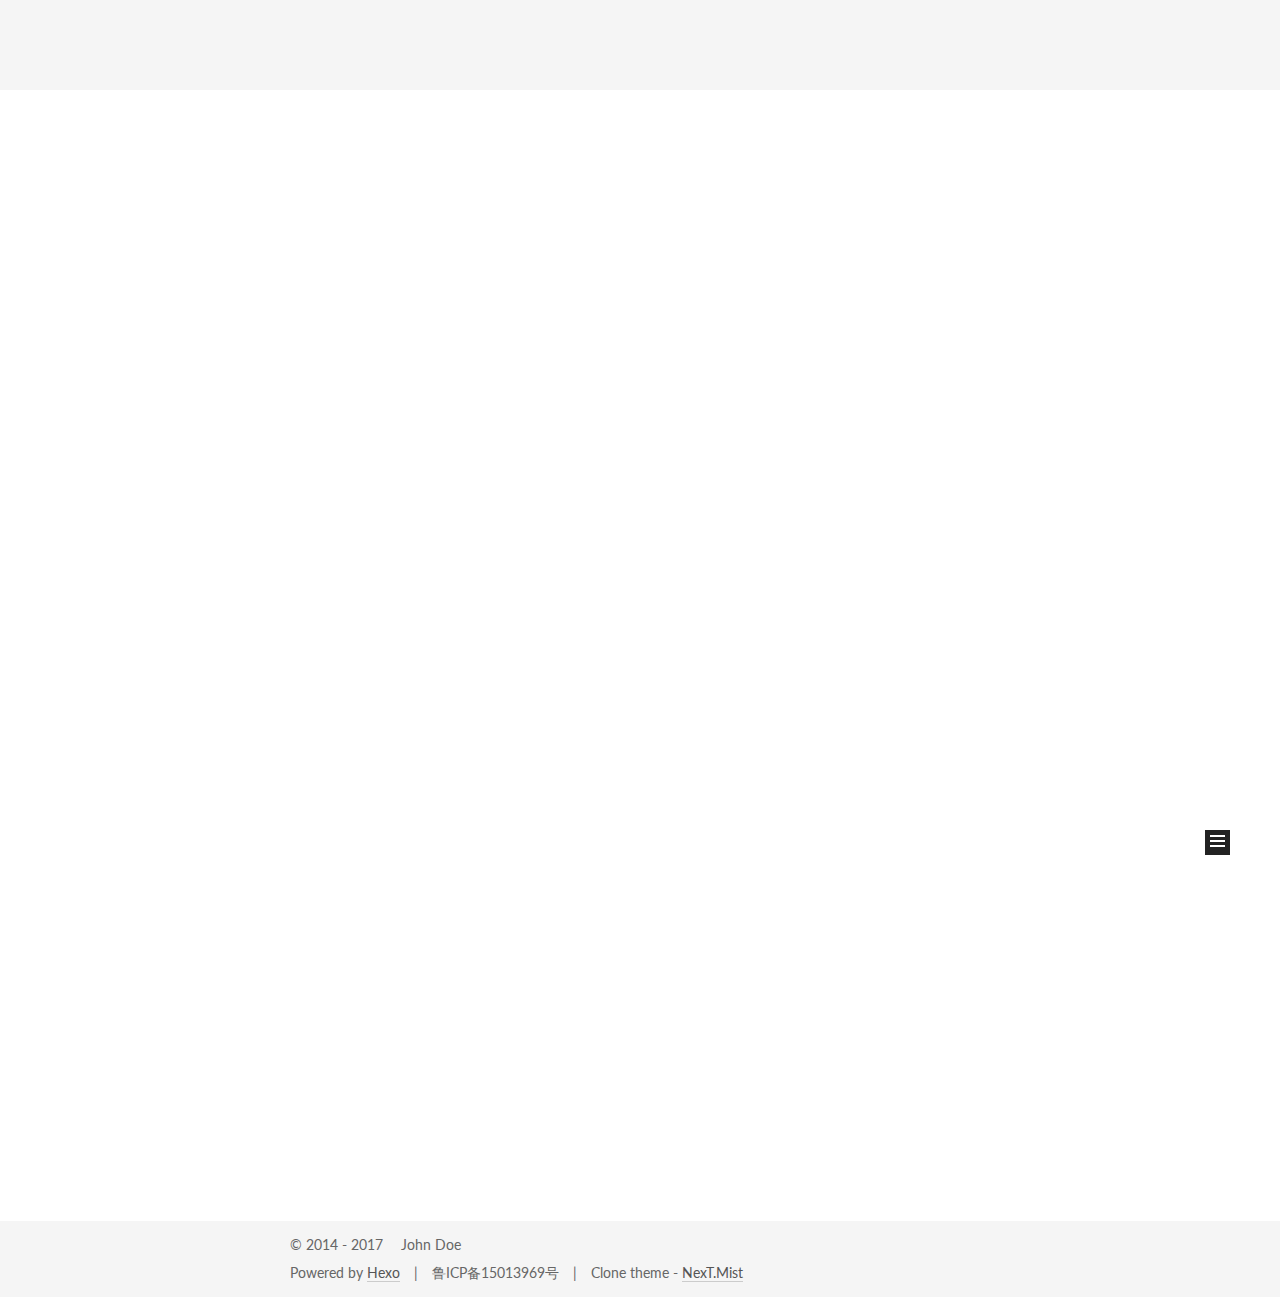
==== commit 818be2ee: "Site updated: 2017-08-05 23:59:43" ====
--- a/index.html
+++ b/index.html
@@ -88,6 +88,7 @@
 <meta property="og:title" content="Hexo">
 <meta property="og:url" content="http://yoursite.com/index.html">
 <meta property="og:site_name" content="Hexo">
+<meta property="og:locale" content="zh-Hans">
 <meta name="twitter:card" content="summary">
 <meta name="twitter:title" content="Hexo">
 
@@ -110,7 +111,7 @@
   <title> Hexo </title>
 </head>
 
-<body itemscope itemtype="http://schema.org/WebPage" lang="">
+<body itemscope itemtype="http://schema.org/WebPage" lang="zh-Hans">
 
   
 
@@ -167,7 +168,7 @@
             
               <i class="menu-item-icon fa fa-fw fa-home"></i> <br />
             
-            Startseite
+            首页
           </a>
         </li>
       
@@ -177,7 +178,7 @@
             
               <i class="menu-item-icon fa fa-fw fa-archive"></i> <br />
             
-            Archiv
+            归档
           </a>
         </li>
       
@@ -187,7 +188,7 @@
             
               <i class="menu-item-icon fa fa-fw fa-tags"></i> <br />
             
-            Tags
+            标签
           </a>
         </li>
       
@@ -197,7 +198,7 @@
             
               <i class="menu-item-icon fa fa-fw fa-user"></i> <br />
             
-            Über
+            关于
           </a>
         </li>
       
@@ -263,7 +264,7 @@
             <span class="post-meta-item-icon">
               <i class="fa fa-calendar-o"></i>
             </span>
-            <span class="post-meta-item-text">Veröffentlicht am</span>
+            <span class="post-meta-item-text">发表于</span>
             <time itemprop="dateCreated" datetime="2017-08-05T22:32:16+08:00" content="2017-08-05">
               2017-08-05
             </time>
@@ -284,7 +285,7 @@
                <span class="post-meta-item-icon">
                  <i class="fa fa-eye"></i>
                </span>
-               <span class="post-meta-item-text">visitors </span>
+               <span class="post-meta-item-text">阅读次数 </span>
                <span class="leancloud-visitors-count"></span>
               </span>
           
@@ -382,7 +383,7 @@
           <div class="site-state-item site-state-posts">
             <a href="/archives">
               <span class="site-state-item-count">1</span>
-              <span class="site-state-item-name">Artikel</span>
+              <span class="site-state-item-name">日志</span>
             </a>
           </div>
 
@@ -429,7 +430,7 @@
 </div>
 
 <div class="powered-by">
-  Erstellt mit  <a class="theme-link" href="http://hexo.io">Hexo</a>
+  Powered by <a class="theme-link" href="http://hexo.io">Hexo</a>
 </div>
 
 <div class="powered-by">
@@ -437,7 +438,7 @@
 </div>
 
 <div class="theme-info">
-  Theme -
+  Clone theme -
   <a class="theme-link" href="https://github.com/iissnan/hexo-theme-next/">
     NexT.Mist
   </a>
--- a/css/main.css
+++ b/css/main.css
@@ -1548,7 +1548,7 @@
   width: 4px;
   height: 4px;
   border-radius: 50%;
-  background: #ff8253;
+  background: #ad7d88;
 }
 .links-of-blogroll {
   font-size: 13px;
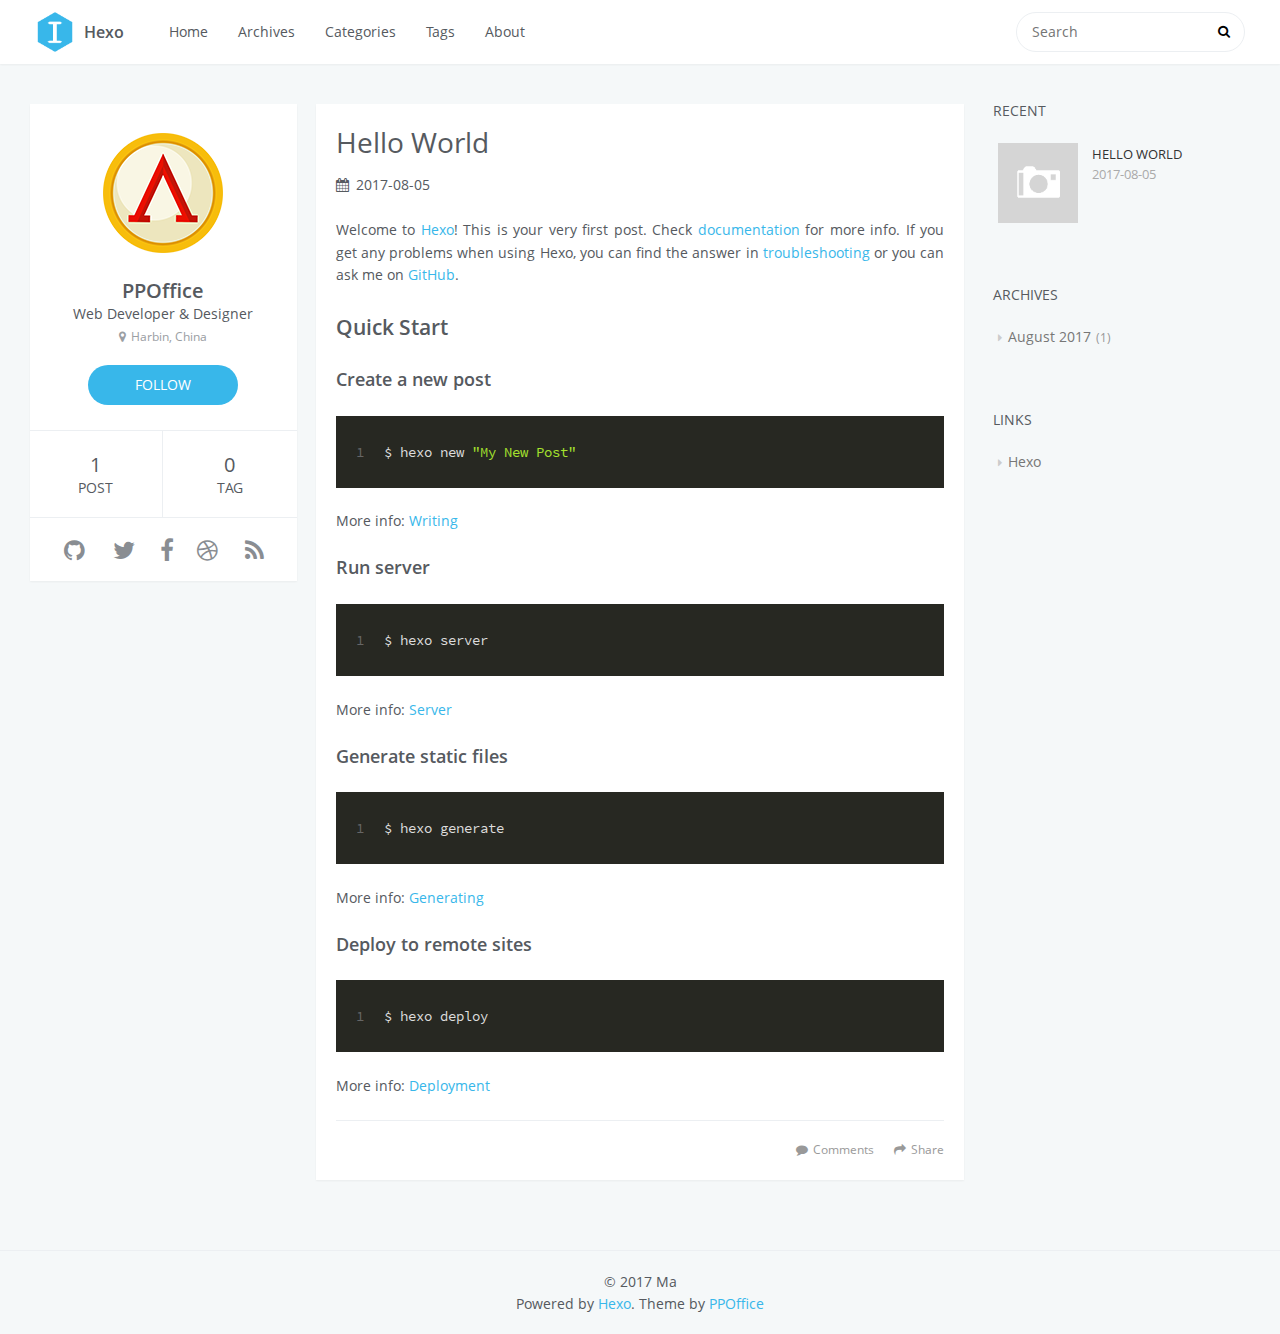
==== commit fa6ce54b: "Site updated: 2017-08-06 19:13:43" ====
--- a/index.html
+++ b/index.html
@@ -1,309 +1,245 @@
-<!doctype html>
-
-
-
-  
-
-
-<html class="theme-next mist use-motion">
+<!DOCTYPE html>
+<html lang=zh>
 <head>
-  <meta charset="UTF-8"/>
-<meta http-equiv="X-UA-Compatible" content="IE=edge,chrome=1" />
-<meta name="viewport" content="width=device-width, initial-scale=1, maximum-scale=1"/>
-
-
-
-<meta http-equiv="Cache-Control" content="no-transform" />
-<meta http-equiv="Cache-Control" content="no-siteapp" />
-
-
-
-
-
-
-
-
-
-
-
-
-  
-  
-    
-  
-  <link href="//cdn.bootcss.com/fancybox/2.1.5/jquery.fancybox.min.css" rel="stylesheet" type="text/css" />
-
-
-
-
-  
-  
-  
-  
-
-  
-    
-    
-  
-
-  
-
-  
-
-  
-
-  
-
-  
-    
-    
-    <link href="//fonts.googleapis.com/css?family=Lato:300,300italic,400,400italic,700,700italic&subset=latin,latin-ext" rel="stylesheet" type="text/css">
-  
-
-
-
-
-
-
-  
-
-<link href="//cdn.bootcss.com/font-awesome/4.6.2/css/font-awesome.min.css" rel="stylesheet" type="text/css" />
-
-<link href="/css/main.css?v=5.0.1" rel="stylesheet" type="text/css" />
-
-
-
-
-
-
-
-
-
-
-
-
-
-
-<meta property="og:type" content="website">
+    <meta charset="utf-8">
+    
+    <title>Hexo</title>
+    <meta name="viewport" content="width=device-width, initial-scale=1, maximum-scale=1" />
+    <meta property="og:type" content="website">
 <meta property="og:title" content="Hexo">
-<meta property="og:url" content="http://yoursite.com/index.html">
+<meta property="og:url" content="http://blog.haohuomai.com/index.html">
 <meta property="og:site_name" content="Hexo">
 <meta property="og:locale" content="zh-Hans">
 <meta name="twitter:card" content="summary">
 <meta name="twitter:title" content="Hexo">
-
-
-
-<script type="text/javascript" id="hexo.configuration">
-  var NexT = window.NexT || {};
-  var CONFIG = {
-    scheme: 'Mist',
-    sidebar: {"position":"left","display":"hide"},
-    fancybox: true,
-    motion: true,
-    duoshuo: {
-      userId: 0,
-      author: 'xirong'
-    }
-  };
+    
+
+    
+        <link rel="alternate" href="/" title="Hexo" type="application/atom+xml" />
+    
+
+    
+
+    <link rel="stylesheet" href="/libs/font-awesome/css/font-awesome.min.css">
+    <link rel="stylesheet" href="/libs/open-sans/styles.css">
+    <link rel="stylesheet" href="/libs/source-code-pro/styles.css">
+
+    <link rel="stylesheet" href="/css/style.css">
+
+    <script src="/libs/jquery/2.1.3/jquery.min.js"></script>
+    
+    
+        <link rel="stylesheet" href="/libs/lightgallery/css/lightgallery.min.css">
+    
+    
+        <link rel="stylesheet" href="/libs/justified-gallery/justifiedGallery.min.css">
+    
+    
+    
+    
+
+
+</head>
+
+<body>
+    <div id="container">
+        <header id="header">
+    <div id="header-main" class="header-inner">
+        <div class="outer">
+            <a href="/" id="logo">
+                <i class="logo"></i>
+                <span class="site-title">Hexo</span>
+            </a>
+            <nav id="main-nav">
+                
+                    <a class="main-nav-link" href="/.">Home</a>
+                
+                    <a class="main-nav-link" href="/archives">Archives</a>
+                
+                    <a class="main-nav-link" href="/categories">Categories</a>
+                
+                    <a class="main-nav-link" href="/tags">Tags</a>
+                
+                    <a class="main-nav-link" href="/about">About</a>
+                
+            </nav>
+            
+                
+                <nav id="sub-nav">
+                    <div class="profile" id="profile-nav">
+                        <a id="profile-anchor" href="javascript:;">
+                            <img class="avatar" src="/css/images/avatar.png" />
+                            <i class="fa fa-caret-down"></i>
+                        </a>
+                    </div>
+                </nav>
+            
+            <div id="search-form-wrap">
+
+    <form class="search-form">
+        <input type="text" class="ins-search-input search-form-input" placeholder="Search" />
+        <button type="submit" class="search-form-submit"></button>
+    </form>
+    <div class="ins-search">
+    <div class="ins-search-mask"></div>
+    <div class="ins-search-container">
+        <div class="ins-input-wrapper">
+            <input type="text" class="ins-search-input" placeholder="Type something..." />
+            <span class="ins-close ins-selectable"><i class="fa fa-times-circle"></i></span>
+        </div>
+        <div class="ins-section-wrapper">
+            <div class="ins-section-container"></div>
+        </div>
+    </div>
+</div>
+<script>
+(function (window) {
+    var INSIGHT_CONFIG = {
+        TRANSLATION: {
+            POSTS: 'Posts',
+            PAGES: 'Pages',
+            CATEGORIES: 'Categories',
+            TAGS: 'Tags',
+            UNTITLED: '(Untitled)',
+        },
+        ROOT_URL: '/',
+        CONTENT_URL: '/content.json',
+    };
+    window.INSIGHT_CONFIG = INSIGHT_CONFIG;
+})(window);
 </script>
-
-  <title> Hexo </title>
-</head>
-
-<body itemscope itemtype="http://schema.org/WebPage" lang="zh-Hans">
-
-  
-
-
-
-
-
-
-
-
-
-
-  
-  
-    
-  
-
-  <div class="container one-collumn sidebar-position-left 
-   page-home 
- ">
-    <div class="headband"></div>
-
-    <header id="header" class="header" itemscope itemtype="http://schema.org/WPHeader">
-      <div class="header-inner"><div class="site-meta ">
-  
-
-  <div class="custom-logo-site-title">
-    <a href="/"  class="brand" rel="start">
-      <span class="logo-line-before"><i></i></span>
-      <span class="site-title">Hexo</span>
-      <span class="logo-line-after"><i></i></span>
-    </a>
-  </div>
-  <p class="site-subtitle"></p>
+<script src="/js/insight.js"></script>
+
 </div>
-
-<div class="site-nav-toggle">
-  <button>
-    <span class="btn-bar"></span>
-    <span class="btn-bar"></span>
-    <span class="btn-bar"></span>
-  </button>
-</div>
-
-<nav class="site-nav">
-  
-
-  
-    <ul id="menu" class="menu">
-      
-        
-        <li class="menu-item menu-item-home">
-          <a href="/" rel="section">
-            
-              <i class="menu-item-icon fa fa-fw fa-home"></i> <br />
-            
-            首页
-          </a>
-        </li>
-      
-        
-        <li class="menu-item menu-item-archives">
-          <a href="/archives" rel="section">
-            
-              <i class="menu-item-icon fa fa-fw fa-archive"></i> <br />
-            
-            归档
-          </a>
-        </li>
-      
-        
-        <li class="menu-item menu-item-tags">
-          <a href="/tags" rel="section">
-            
-              <i class="menu-item-icon fa fa-fw fa-tags"></i> <br />
-            
-            标签
-          </a>
-        </li>
-      
-        
-        <li class="menu-item menu-item-about">
-          <a href="/about" rel="section">
-            
-              <i class="menu-item-icon fa fa-fw fa-user"></i> <br />
-            
-            关于
-          </a>
-        </li>
-      
-        
-        <li class="menu-item menu-item-commonweal">
-          <a href="/404.html" rel="section">
-            
-              <i class="menu-item-icon fa fa-fw fa-heartbeat"></i> <br />
-            
-            公益404
-          </a>
-        </li>
-      
-
-      
-    </ul>
-  
-
-  
-</nav>
-
- </div>
-    </header>
-
-    <main id="main" class="main">
-      <div class="main-inner">
-        <div class="content-wrap">
-          <div id="content" class="content">
-            
-  <section id="posts" class="posts-expand">
-    
-      
-
-  
-  
-
-  
-  
-  
-
-  <article class="post post-type-normal " itemscope itemtype="http://schema.org/Article">
-
-    
-      <header class="post-header">
-
-        
-        
-          <h1 class="post-title" itemprop="name headline">
-            
-            
-              
-                
-                <a class="post-title-link" href="/2017/08/05/hello-world/" itemprop="url">
-                  Hello World
-                </a>
-              
-            
-          </h1>
-        
-
-        <div class="post-meta">
-          <span class="post-time">
-            <span class="post-meta-item-icon">
-              <i class="fa fa-calendar-o"></i>
-            </span>
-            <span class="post-meta-item-text">发表于</span>
-            <time itemprop="dateCreated" datetime="2017-08-05T22:32:16+08:00" content="2017-08-05">
-              2017-08-05
-            </time>
-          </span>
-
-          
-
-          
-            
-          
-
-          
-
-          
-          
-             <span id="/2017/08/05/hello-world/" class="leancloud_visitors" data-flag-title="Hello World">
-               &nbsp; | &nbsp;
-               <span class="post-meta-item-icon">
-                 <i class="fa fa-eye"></i>
-               </span>
-               <span class="post-meta-item-text">阅读次数 </span>
-               <span class="leancloud-visitors-count"></span>
-              </span>
-          
-
-          
-        </div>
-      </header>
-    
-
-
-    <div class="post-body" itemprop="articleBody">
-
-      
-      
-
-      
-        
-          
+        </div>
+    </div>
+    <div id="main-nav-mobile" class="header-sub header-inner">
+        <table class="menu outer">
+            <tr>
+                
+                    <td><a class="main-nav-link" href="/.">Home</a></td>
+                
+                    <td><a class="main-nav-link" href="/archives">Archives</a></td>
+                
+                    <td><a class="main-nav-link" href="/categories">Categories</a></td>
+                
+                    <td><a class="main-nav-link" href="/tags">Tags</a></td>
+                
+                    <td><a class="main-nav-link" href="/about">About</a></td>
+                
+                <td>
+                    
+    <div class="search-form">
+        <input type="text" class="ins-search-input search-form-input" placeholder="Search" />
+    </div>
+
+                </td>
+            </tr>
+        </table>
+    </div>
+</header>
+
+        <div class="outer">
+            
+                
+
+<aside id="profile">
+    <div class="inner profile-inner">
+        <div class="base-info profile-block">
+            <img id="avatar" src="/css/images/avatar.png" />
+            <h2 id="name">PPOffice</h2>
+            <h3 id="title">Web Developer &amp; Designer</h3>
+            <span id="location"><i class="fa fa-map-marker"></i>Harbin, China</span>
+            <a id="follow" target="_blank" href="https://github.com/ppoffice/">FOLLOW</a>
+        </div>
+        <div class="article-info profile-block">
+            <div class="article-info-block">
+                1
+                <span>post</span>
+            </div>
+            <div class="article-info-block">
+                0
+                <span>tag</span>
+            </div>
+        </div>
+        
+        <div class="profile-block social-links">
+            <table>
+                <tr>
+                    
+                    
+                    <td>
+                        <a href="http://github.com/ppoffice/hexo-theme-icarus" target="_blank" title="github" class=tooltip>
+                            <i class="fa fa-github"></i>
+                        </a>
+                    </td>
+                    
+                    <td>
+                        <a href="/" target="_blank" title="twitter" class=tooltip>
+                            <i class="fa fa-twitter"></i>
+                        </a>
+                    </td>
+                    
+                    <td>
+                        <a href="/" target="_blank" title="facebook" class=tooltip>
+                            <i class="fa fa-facebook"></i>
+                        </a>
+                    </td>
+                    
+                    <td>
+                        <a href="/" target="_blank" title="dribbble" class=tooltip>
+                            <i class="fa fa-dribbble"></i>
+                        </a>
+                    </td>
+                    
+                    <td>
+                        <a href="/" target="_blank" title="rss" class=tooltip>
+                            <i class="fa fa-rss"></i>
+                        </a>
+                    </td>
+                    
+                </tr>
+            </table>
+        </div>
+        
+    </div>
+</aside>
+
+            
+            <section id="main">
+    <article id="post-hello-world" class="article article-type-post" itemscope itemprop="blogPost">
+    <div class="article-inner">
+        
+        
+            <header class="article-header">
+                
+    
+        <h1 itemprop="name">
+            <a class="article-title" href="/2017/08/05/hello-world/">Hello World</a>
+        </h1>
+    
+
+                
+                    <div class="article-meta">
+                        
+    <div class="article-date">
+        <i class="fa fa-calendar"></i>
+        <a href="/2017/08/05/hello-world/">
+            <time datetime="2017-08-05T14:32:16.063Z" itemprop="datePublished">2017-08-05</time>
+        </a>
+    </div>
+
+
+                        
+                        
+                    </div>
+                
+            </header>
+        
+        
+        <div class="article-entry" itemprop="articleBody">
+        
+            
             <p>Welcome to <a href="https://hexo.io/" target="_blank" rel="external">Hexo</a>! This is your very first post. Check <a href="https://hexo.io/docs/" target="_blank" rel="external">documentation</a> for more info. If you get any problems when using Hexo, you can find the answer in <a href="https://hexo.io/docs/troubleshooting.html" target="_blank" rel="external">troubleshooting</a> or you can ask me on <a href="https://github.com/hexojs/hexo/issues" target="_blank" rel="external">GitHub</a>.</p>
 <h2 id="Quick-Start"><a href="#Quick-Start" class="headerlink" title="Quick Start"></a>Quick Start</h2><h3 id="Create-a-new-post"><a href="#Create-a-new-post" class="headerlink" title="Create a new post"></a>Create a new post</h3><figure class="highlight bash"><table><tr><td class="gutter"><pre><div class="line">1</div></pre></td><td class="code"><pre><div class="line">$ hexo new <span class="string">"My New Post"</span></div></pre></td></tr></table></figure>
 <p>More info: <a href="https://hexo.io/docs/writing.html" target="_blank" rel="external">Writing</a></p>
@@ -314,356 +250,210 @@
 <h3 id="Deploy-to-remote-sites"><a href="#Deploy-to-remote-sites" class="headerlink" title="Deploy to remote sites"></a>Deploy to remote sites</h3><figure class="highlight bash"><table><tr><td class="gutter"><pre><div class="line">1</div></pre></td><td class="code"><pre><div class="line">$ hexo deploy</div></pre></td></tr></table></figure>
 <p>More info: <a href="https://hexo.io/docs/deployment.html" target="_blank" rel="external">Deployment</a></p>
 
-          
-        
-      
-    </div>
-
-    <div>
-      
-    </div>
-
-    <div>
-      
-    </div>
-
-    <footer class="post-footer">
-      
-
-      
-
-      
-      
-        <div class="post-eof"></div>
-      
-    </footer>
-  </article>
-
-
-    
-  </section>
-
-  
-
-
-          </div>
-          
-
-
-          
-
-        </div>
-        
-          
-  
-  <div class="sidebar-toggle">
-    <div class="sidebar-toggle-line-wrap">
-      <span class="sidebar-toggle-line sidebar-toggle-line-first"></span>
-      <span class="sidebar-toggle-line sidebar-toggle-line-middle"></span>
-      <span class="sidebar-toggle-line sidebar-toggle-line-last"></span>
-    </div>
-  </div>
-
-  <aside id="sidebar" class="sidebar">
-    <div class="sidebar-inner">
-
-      
-
-      
-
-      <section class="site-overview sidebar-panel  sidebar-panel-active ">
-        <div class="site-author motion-element" itemprop="author" itemscope itemtype="http://schema.org/Person">
-          <img class="site-author-image" itemprop="image"
-               src="/uploads/xirong.jpg"
-               alt="John Doe" />
-          <p class="site-author-name" itemprop="name">John Doe</p>
-          <p class="site-description motion-element" itemprop="description"></p>
-        </div>
-        <nav class="site-state motion-element">
-          <div class="site-state-item site-state-posts">
-            <a href="/archives">
-              <span class="site-state-item-count">1</span>
-              <span class="site-state-item-name">日志</span>
-            </a>
-          </div>
-
-          
-
-          
-
-        </nav>
-
-        
-
-        <div class="links-of-author motion-element">
-          
-        </div>
-
-        
-        
-
-        
-        
-
-      </section>
-
-      
-
-    </div>
-  </aside>
-
-
-        
-      </div>
-    </main>
-
-    <footer id="footer" class="footer">
-      <div class="footer-inner">
-        <div class="copyright" >
-  
-  &copy;  2014 - 
-  <span itemprop="copyrightYear">2017</span>
-  <span class="with-love">
-    <i class="fa fa-heart"></i>
-  </span>
-  <span class="author" itemprop="copyrightHolder">John Doe</span>
+        
+        </div>
+        <footer class="article-footer">
+            <div class="share-container">
+
+
+
 </div>
 
-<div class="powered-by">
-  Powered by <a class="theme-link" href="http://hexo.io">Hexo</a>
-</div>
-
-<div class="powered-by">
-   鲁ICP备15013969号
-</div>
-
-<div class="theme-info">
-  Clone theme -
-  <a class="theme-link" href="https://github.com/iissnan/hexo-theme-next/">
-    NexT.Mist
-  </a>
-</div>
-
-        
-
-<div class="busuanzi-count">
-
-  <script async src="https://dn-lbstatics.qbox.me/busuanzi/2.3/busuanzi.pure.mini.js"></script>
-
-  
-
-  
-  
-</div>
-
-
-
-        
-      </div>
-    </footer>
-
-    <div class="back-to-top">
-      <i class="fa fa-arrow-up"></i>
-    </div>
-  </div>
-
-  
-
-<script type="text/javascript">
-  if (Object.prototype.toString.call(window.Promise) !== '[object Function]') {
-    window.Promise = null;
-  }
+    <a data-url="http://blog.haohuomai.com/2017/08/05/hello-world/" data-id="cj60mqzda0000fkqswe8yqtvl" class="article-share-link"><i class="fa fa-share"></i>Share</a>
+<script>
+    (function ($) {
+        // Prevent duplicate binding
+        if (typeof(__SHARE_BUTTON_BINDED__) === 'undefined' || !__SHARE_BUTTON_BINDED__) {
+            __SHARE_BUTTON_BINDED__ = true;
+        } else {
+            return;
+        }
+        $('body').on('click', function() {
+            $('.article-share-box.on').removeClass('on');
+        }).on('click', '.article-share-link', function(e) {
+            e.stopPropagation();
+
+            var $this = $(this),
+                url = $this.attr('data-url'),
+                encodedUrl = encodeURIComponent(url),
+                id = 'article-share-box-' + $this.attr('data-id'),
+                offset = $this.offset(),
+                box;
+
+            if ($('#' + id).length) {
+                box = $('#' + id);
+
+                if (box.hasClass('on')){
+                    box.removeClass('on');
+                    return;
+                }
+            } else {
+                var html = [
+                    '<div id="' + id + '" class="article-share-box">',
+                        '<input class="article-share-input" value="' + url + '">',
+                        '<div class="article-share-links">',
+                            '<a href="https://twitter.com/intent/tweet?url=' + encodedUrl + '" class="fa fa-twitter article-share-twitter" target="_blank" title="Twitter"></a>',
+                            '<a href="https://www.facebook.com/sharer.php?u=' + encodedUrl + '" class="fa fa-facebook article-share-facebook" target="_blank" title="Facebook"></a>',
+                            '<a href="http://pinterest.com/pin/create/button/?url=' + encodedUrl + '" class="fa fa-pinterest article-share-pinterest" target="_blank" title="Pinterest"></a>',
+                            '<a href="https://plus.google.com/share?url=' + encodedUrl + '" class="fa fa-google article-share-google" target="_blank" title="Google+"></a>',
+                        '</div>',
+                    '</div>'
+                ].join('');
+
+              box = $(html);
+
+              $('body').append(box);
+            }
+
+            $('.article-share-box.on').hide();
+
+            box.css({
+                top: offset.top + 25,
+                left: offset.left
+            }).addClass('on');
+
+        }).on('click', '.article-share-box', function (e) {
+            e.stopPropagation();
+        }).on('click', '.article-share-box-input', function () {
+            $(this).select();
+        }).on('click', '.article-share-box-link', function (e) {
+            e.preventDefault();
+            e.stopPropagation();
+
+            window.open(this.href, 'article-share-box-window-' + Date.now(), 'width=500,height=450');
+        });
+    })(jQuery);
 </script>
 
-
-
-
-
-
-
-
-
-  
-
-
-
-  
-  <script type="text/javascript" src="//cdn.bootcss.com/jquery/2.1.3/jquery.min.js"></script>
-
-  
-  <script type="text/javascript" src="//cdn.bootcss.com/fastclick/1.0.6/fastclick.min.js"></script>
-
-  
-  <script type="text/javascript" src="//cdn.bootcss.com/jquery_lazyload/1.9.7/jquery.lazyload.min.js"></script>
-
-  
-  <script type="text/javascript" src="//cdn.bootcss.com/velocity/1.2.3/velocity.min.js"></script>
-
-  
-  <script type="text/javascript" src="//cdn.bootcss.com/velocity/1.2.3/velocity.ui.min.js"></script>
-
-  
-  <script type="text/javascript" src="//cdn.bootcss.com/fancybox/2.1.5/jquery.fancybox.pack.js"></script>
-
-
-  
-
-
-  <script type="text/javascript" src="/js/src/utils.js?v=5.0.1"></script>
-
-  <script type="text/javascript" src="/js/src/motion.js?v=5.0.1"></script>
-
-
-
-  
-  
-
-  
-
-  
-
-
-  <script type="text/javascript" src="/js/src/bootstrap.js?v=5.0.1"></script>
-
-
-
-  
-
-
-
-  
-
-
-
-  
-  
-  
-  <script type="text/x-mathjax-config">
-    MathJax.Hub.Config({
-      tex2jax: {
-        inlineMath: [ ['$','$'], ["\\(","\\)"]  ],
-        processEscapes: true,
-        skipTags: ['script', 'noscript', 'style', 'textarea', 'pre', 'code']
-      }
-    });
-  </script>
-
-  <script type="text/x-mathjax-config">
-    MathJax.Hub.Queue(function() {
-      var all = MathJax.Hub.getAllJax(), i;
-      for (i=0; i < all.length; i += 1) {
-        all[i].SourceElement().parentNode.className += ' has-jax';
-      }
-    });
-  </script>
-  <script type="text/javascript" src="//cdn.mathjax.org/mathjax/latest/MathJax.js?config=TeX-AMS-MML_HTMLorMML"></script>
-
-
-  
-
-  
-  <script src="https://cdn1.lncld.net/static/js/av-core-mini-0.6.1.js"></script>
-  <script>AV.initialize("HfEUHBkxIxPKFFWsM8E29K81-gzGzoHsz", "j8gTHCF5cxmeGRbV0QIujeUw");</script>
-  <script>
-    function showTime(Counter) {
-      var query = new AV.Query(Counter);
-      var entries = [];
-      var $visitors = $(".leancloud_visitors");
-
-      $visitors.each(function () {
-        entries.push( $(this).attr("id").trim() );
-      });
-
-      query.containedIn('url', entries);
-      query.find()
-        .done(function (results) {
-          var COUNT_CONTAINER_REF = '.leancloud-visitors-count';
-
-          if (results.length === 0) {
-            $visitors.find(COUNT_CONTAINER_REF).text(0);
-            return;
-          }
-
-          for (var i = 0; i < results.length; i++) {
-            var item = results[i];
-            var url = item.get('url');
-            var time = item.get('time');
-            var element = document.getElementById(url);
-
-            $(element).find(COUNT_CONTAINER_REF).text(time);
-          }
-        })
-        .fail(function (object, error) {
-          console.log("Error: " + error.code + " " + error.message);
-        });
-    }
-
-    function addCount(Counter) {
-      var $visitors = $(".leancloud_visitors");
-      var url = $visitors.attr('id').trim();
-      var title = $visitors.attr('data-flag-title').trim();
-      var query = new AV.Query(Counter);
-
-      query.equalTo("url", url);
-      query.find({
-        success: function(results) {
-          if (results.length > 0) {
-            var counter = results[0];
-            counter.fetchWhenSave(true);
-            counter.increment("time");
-            counter.save(null, {
-              success: function(counter) {
-                var $element = $(document.getElementById(url));
-                $element.find('.leancloud-visitors-count').text(counter.get('time'));
-              },
-              error: function(counter, error) {
-                console.log('Failed to save Visitor num, with error message: ' + error.message);
-              }
-            });
-          } else {
-            var newcounter = new Counter();
-            /* Set ACL */
-            var acl = new AV.ACL();
-            acl.setPublicReadAccess(true);
-            acl.setPublicWriteAccess(true);
-            newcounter.setACL(acl);
-            /* End Set ACL */
-            newcounter.set("title", title);
-            newcounter.set("url", url);
-            newcounter.set("time", 1);
-            newcounter.save(null, {
-              success: function(newcounter) {
-                var $element = $(document.getElementById(url));
-                $element.find('.leancloud-visitors-count').text(newcounter.get('time'));
-              },
-              error: function(newcounter, error) {
-                console.log('Failed to create');
-              }
-            });
-          }
-        },
-        error: function(error) {
-          console.log('Error:' + error.code + " " + error.message);
-        }
-      });
-    }
-
-    $(function() {
-      var Counter = AV.Object.extend("Counter");
-      if ($('.leancloud_visitors').length == 1) {
-        addCount(Counter);
-      } else if ($('.post-title-link').length > 1) {
-        showTime(Counter);
-      }
-    });
-  </script>
-
-
-
-  
-<script type="text/javascript" async src="//push.zhanzhang.baidu.com/push.js">
+            
+    
+        <a href="http://blog.haohuomai.com/2017/08/05/hello-world/#comments" class="article-comment-link disqus-comment-count" data-disqus-url="http://blog.haohuomai.com/2017/08/05/hello-world/">Comments</a>
+    
+
+        </footer>
+    </div>
+    
+</article>
+
+
+</section>
+            
+                
+<aside id="sidebar">
+   
+        
+    <div class="widget-wrap">
+        <h3 class="widget-title">recent</h3>
+        <div class="widget">
+            <ul id="recent-post" class="">
+                
+                    <li>
+                        
+                        <div class="item-thumbnail">
+                            <a href="/2017/08/05/hello-world/" class="thumbnail">
+    
+    
+        <span class="thumbnail-image thumbnail-none"></span>
+    
+</a>
+
+                        </div>
+                        
+                        <div class="item-inner">
+                            <p class="item-category"></p>
+                            <p class="item-title"><a href="/2017/08/05/hello-world/" class="title">Hello World</a></p>
+                            <p class="item-date"><time datetime="2017-08-05T14:32:16.063Z" itemprop="datePublished">2017-08-05</time></p>
+                        </div>
+                    </li>
+                
+            </ul>
+        </div>
+    </div>
+
+    
+        
+    
+        
+    <div class="widget-wrap">
+        <h3 class="widget-title">archives</h3>
+        <div class="widget">
+            <ul class="archive-list"><li class="archive-list-item"><a class="archive-list-link" href="/archives/2017/08/">August 2017</a><span class="archive-list-count">1</span></li></ul>
+        </div>
+    </div>
+
+    
+        
+    
+        
+    
+        
+    <div class="widget-wrap widget-list">
+        <h3 class="widget-title">links</h3>
+        <div class="widget">
+            <ul>
+                
+                    <li>
+                        <a href="http://hexo.io">Hexo</a>
+                    </li>
+                
+            </ul>
+        </div>
+    </div>
+
+
+    
+    <div id="toTop" class="fa fa-angle-up"></div>
+</aside>
+
+            
+        </div>
+        <footer id="footer">
+    <div class="outer">
+        <div id="footer-info" class="inner">
+            &copy; 2017 Ma<br>
+            Powered by <a href="http://hexo.io/" target="_blank">Hexo</a>. Theme by <a href="http://github.com/ppoffice">PPOffice</a>
+        </div>
+    </div>
+</footer>
+        
+    
+    <script>
+    var disqus_config = function () {
+        
+        this.page.identifier = '';
+    };
+    (function() { 
+        var d = document, s = d.createElement('script');  
+        s.src = '//' + 'hexo-theme-icarus' + '.disqus.com/count.js';
+        s.setAttribute('data-timestamp', +new Date());
+        (d.head || d.body).appendChild(s);
+    })();
 </script>
 
 
+
+
+    
+        <script src="/libs/lightgallery/js/lightgallery.min.js"></script>
+        <script src="/libs/lightgallery/js/lg-thumbnail.min.js"></script>
+        <script src="/libs/lightgallery/js/lg-pager.min.js"></script>
+        <script src="/libs/lightgallery/js/lg-autoplay.min.js"></script>
+        <script src="/libs/lightgallery/js/lg-fullscreen.min.js"></script>
+        <script src="/libs/lightgallery/js/lg-zoom.min.js"></script>
+        <script src="/libs/lightgallery/js/lg-hash.min.js"></script>
+        <script src="/libs/lightgallery/js/lg-share.min.js"></script>
+        <script src="/libs/lightgallery/js/lg-video.min.js"></script>
+    
+    
+        <script src="/libs/justified-gallery/jquery.justifiedGallery.min.js"></script>
+    
+    
+
+
+
+<!-- Custom Scripts -->
+<script src="/js/main.js"></script>
+
+    </div>
 </body>
-</html>
+</html>--- a/libs/open-sans/styles.css
+++ b/libs/open-sans/styles.css
@@ -0,0 +1,168 @@
+/* cyrillic-ext */
+@font-face {
+    font-family: 'Open Sans';
+    font-style: normal;
+    font-weight: 400;
+    src: local('Open Sans'), local('OpenSans'), url(fonts/K88pR3goAWT7BTt32Z01mxJtnKITppOI_IvcXXDNrsc.woff2) format('woff2');
+    unicode-range: U+0460-052F, U+20B4, U+2DE0-2DFF, U+A640-A69F;
+}
+/* cyrillic */
+@font-face {
+    font-family: 'Open Sans';
+    font-style: normal;
+    font-weight: 400;
+    src: local('Open Sans'), local('OpenSans'), url(fonts/RjgO7rYTmqiVp7vzi-Q5URJtnKITppOI_IvcXXDNrsc.woff2) format('woff2');
+    unicode-range: U+0400-045F, U+0490-0491, U+04B0-04B1, U+2116;
+}
+/* greek-ext */
+@font-face {
+    font-family: 'Open Sans';
+    font-style: normal;
+    font-weight: 400;
+    src: local('Open Sans'), local('OpenSans'), url(fonts/LWCjsQkB6EMdfHrEVqA1KRJtnKITppOI_IvcXXDNrsc.woff2) format('woff2');
+    unicode-range: U+1F00-1FFF;
+}
+/* greek */
+@font-face {
+    font-family: 'Open Sans';
+    font-style: normal;
+    font-weight: 400;
+    src: local('Open Sans'), local('OpenSans'), url(fonts/xozscpT2726on7jbcb_pAhJtnKITppOI_IvcXXDNrsc.woff2) format('woff2');
+    unicode-range: U+0370-03FF;
+}
+/* vietnamese */
+@font-face {
+    font-family: 'Open Sans';
+    font-style: normal;
+    font-weight: 400;
+    src: local('Open Sans'), local('OpenSans'), url(fonts/59ZRklaO5bWGqF5A9baEERJtnKITppOI_IvcXXDNrsc.woff2) format('woff2');
+    unicode-range: U+0102-0103, U+1EA0-1EF1, U+20AB;
+}
+/* latin-ext */
+@font-face {
+    font-family: 'Open Sans';
+    font-style: normal;
+    font-weight: 400;
+    src: local('Open Sans'), local('OpenSans'), url(fonts/u-WUoqrET9fUeobQW7jkRRJtnKITppOI_IvcXXDNrsc.woff2) format('woff2');
+    unicode-range: U+0100-024F, U+1E00-1EFF, U+20A0-20AB, U+20AD-20CF, U+2C60-2C7F, U+A720-A7FF;
+}
+/* latin */
+@font-face {
+    font-family: 'Open Sans';
+    font-style: normal;
+    font-weight: 400;
+    src: local('Open Sans'), local('OpenSans'), url(fonts/cJZKeOuBrn4kERxqtaUH3VtXRa8TVwTICgirnJhmVJw.woff2) format('woff2');
+    unicode-range: U+0000-00FF, U+0131, U+0152-0153, U+02C6, U+02DA, U+02DC, U+2000-206F, U+2074, U+20AC, U+2212, U+2215, U+E0FF, U+EFFD, U+F000;
+}
+/* cyrillic-ext */
+@font-face {
+    font-family: 'Open Sans';
+    font-style: normal;
+    font-weight: 600;
+    src: local('Open Sans Semibold'), local('OpenSans-Semibold'), url(fonts/MTP_ySUJH_bn48VBG8sNSq-j2U0lmluP9RWlSytm3ho.woff2) format('woff2');
+    unicode-range: U+0460-052F, U+20B4, U+2DE0-2DFF, U+A640-A69F;
+}
+/* cyrillic */
+@font-face {
+    font-family: 'Open Sans';
+    font-style: normal;
+    font-weight: 600;
+    src: local('Open Sans Semibold'), local('OpenSans-Semibold'), url(fonts/MTP_ySUJH_bn48VBG8sNSpX5f-9o1vgP2EXwfjgl7AY.woff2) format('woff2');
+    unicode-range: U+0400-045F, U+0490-0491, U+04B0-04B1, U+2116;
+}
+/* greek-ext */
+@font-face {
+    font-family: 'Open Sans';
+    font-style: normal;
+    font-weight: 600;
+    src: local('Open Sans Semibold'), local('OpenSans-Semibold'), url(fonts/MTP_ySUJH_bn48VBG8sNShWV49_lSm1NYrwo-zkhivY.woff2) format('woff2');
+    unicode-range: U+1F00-1FFF;
+}
+/* greek */
+@font-face {
+    font-family: 'Open Sans';
+    font-style: normal;
+    font-weight: 600;
+    src: local('Open Sans Semibold'), local('OpenSans-Semibold'), url(fonts/MTP_ySUJH_bn48VBG8sNSqaRobkAwv3vxw3jMhVENGA.woff2) format('woff2');
+    unicode-range: U+0370-03FF;
+}
+/* vietnamese */
+@font-face {
+    font-family: 'Open Sans';
+    font-style: normal;
+    font-weight: 600;
+    src: local('Open Sans Semibold'), local('OpenSans-Semibold'), url(fonts/MTP_ySUJH_bn48VBG8sNSv8zf_FOSsgRmwsS7Aa9k2w.woff2) format('woff2');
+    unicode-range: U+0102-0103, U+1EA0-1EF1, U+20AB;
+}
+/* latin-ext */
+@font-face {
+    font-family: 'Open Sans';
+    font-style: normal;
+    font-weight: 600;
+    src: local('Open Sans Semibold'), local('OpenSans-Semibold'), url(fonts/MTP_ySUJH_bn48VBG8sNSj0LW-43aMEzIO6XUTLjad8.woff2) format('woff2');
+    unicode-range: U+0100-024F, U+1E00-1EFF, U+20A0-20AB, U+20AD-20CF, U+2C60-2C7F, U+A720-A7FF;
+}
+/* latin */
+@font-face {
+    font-family: 'Open Sans';
+    font-style: normal;
+    font-weight: 600;
+    src: local('Open Sans Semibold'), local('OpenSans-Semibold'), url(fonts/MTP_ySUJH_bn48VBG8sNSugdm0LZdjqr5-oayXSOefg.woff2) format('woff2');
+    unicode-range: U+0000-00FF, U+0131, U+0152-0153, U+02C6, U+02DA, U+02DC, U+2000-206F, U+2074, U+20AC, U+2212, U+2215, U+E0FF, U+EFFD, U+F000;
+}
+/* cyrillic-ext */
+@font-face {
+    font-family: 'Open Sans';
+    font-style: italic;
+    font-weight: 400;
+    src: local('Open Sans Italic'), local('OpenSans-Italic'), url(fonts/xjAJXh38I15wypJXxuGMBjTOQ_MqJVwkKsUn0wKzc2I.woff2) format('woff2');
+    unicode-range: U+0460-052F, U+20B4, U+2DE0-2DFF, U+A640-A69F;
+}
+/* cyrillic */
+@font-face {
+    font-family: 'Open Sans';
+    font-style: italic;
+    font-weight: 400;
+    src: local('Open Sans Italic'), local('OpenSans-Italic'), url(fonts/xjAJXh38I15wypJXxuGMBjUj_cnvWIuuBMVgbX098Mw.woff2) format('woff2');
+    unicode-range: U+0400-045F, U+0490-0491, U+04B0-04B1, U+2116;
+}
+/* greek-ext */
+@font-face {
+    font-family: 'Open Sans';
+    font-style: italic;
+    font-weight: 400;
+    src: local('Open Sans Italic'), local('OpenSans-Italic'), url(fonts/xjAJXh38I15wypJXxuGMBkbcKLIaa1LC45dFaAfauRA.woff2) format('woff2');
+    unicode-range: U+1F00-1FFF;
+}
+/* greek */
+@font-face {
+    font-family: 'Open Sans';
+    font-style: italic;
+    font-weight: 400;
+    src: local('Open Sans Italic'), local('OpenSans-Italic'), url(fonts/xjAJXh38I15wypJXxuGMBmo_sUJ8uO4YLWRInS22T3Y.woff2) format('woff2');
+    unicode-range: U+0370-03FF;
+}
+/* vietnamese */
+@font-face {
+    font-family: 'Open Sans';
+    font-style: italic;
+    font-weight: 400;
+    src: local('Open Sans Italic'), local('OpenSans-Italic'), url(fonts/xjAJXh38I15wypJXxuGMBr6up8jxqWt8HVA3mDhkV_0.woff2) format('woff2');
+    unicode-range: U+0102-0103, U+1EA0-1EF1, U+20AB;
+}
+/* latin-ext */
+@font-face {
+    font-family: 'Open Sans';
+    font-style: italic;
+    font-weight: 400;
+    src: local('Open Sans Italic'), local('OpenSans-Italic'), url(fonts/xjAJXh38I15wypJXxuGMBiYE0-AqJ3nfInTTiDXDjU4.woff2) format('woff2');
+    unicode-range: U+0100-024F, U+1E00-1EFF, U+20A0-20AB, U+20AD-20CF, U+2C60-2C7F, U+A720-A7FF;
+}
+/* latin */
+@font-face {
+    font-family: 'Open Sans';
+    font-style: italic;
+    font-weight: 400;
+    src: local('Open Sans Italic'), local('OpenSans-Italic'), url(fonts/xjAJXh38I15wypJXxuGMBo4P5ICox8Kq3LLUNMylGO4.woff2) format('woff2');
+    unicode-range: U+0000-00FF, U+0131, U+0152-0153, U+02C6, U+02DA, U+02DC, U+2000-206F, U+2074, U+20AC, U+2212, U+2215, U+E0FF, U+EFFD, U+F000;
+}--- a/libs/source-code-pro/styles.css
+++ b/libs/source-code-pro/styles.css
@@ -0,0 +1,16 @@
+/* latin-ext */
+@font-face {
+  font-family: 'Source Code Pro';
+  font-style: normal;
+  font-weight: 400;
+  src: local('Source Code Pro'), local('SourceCodePro-Regular'), url(fonts/mrl8jkM18OlOQN8JLgasDy2Q8seG17bfDXYR_jUsrzg.woff2) format('woff2');
+  unicode-range: U+0100-024F, U+1E00-1EFF, U+20A0-20AB, U+20AD-20CF, U+2C60-2C7F, U+A720-A7FF;
+}
+/* latin */
+@font-face {
+  font-family: 'Source Code Pro';
+  font-style: normal;
+  font-weight: 400;
+  src: local('Source Code Pro'), local('SourceCodePro-Regular'), url(fonts/mrl8jkM18OlOQN8JLgasD9V_2ngZ8dMf8fLgjYEouxg.woff2) format('woff2');
+  unicode-range: U+0000-00FF, U+0131, U+0152-0153, U+02C6, U+02DA, U+02DC, U+2000-206F, U+2074, U+20AC, U+2212, U+2215, U+E0FF, U+EFFD, U+F000;
+}--- a/css/style.css
+++ b/css/style.css
@@ -0,0 +1,2184 @@
+body {
+  width: 100%;
+}
+body:before,
+body:after {
+  content: "";
+  display: table;
+}
+body:after {
+  clear: both;
+}
+html,
+body,
+div,
+span,
+applet,
+object,
+iframe,
+h1,
+h2,
+h3,
+h4,
+h5,
+h6,
+p,
+blockquote,
+pre,
+a,
+abbr,
+acronym,
+address,
+big,
+cite,
+code,
+del,
+dfn,
+em,
+img,
+ins,
+kbd,
+q,
+s,
+samp,
+small,
+strike,
+strong,
+sub,
+sup,
+tt,
+var,
+dl,
+dt,
+dd,
+ol,
+ul,
+li,
+fieldset,
+form,
+label,
+legend,
+table,
+caption,
+tbody,
+tfoot,
+thead,
+tr,
+th,
+td {
+  margin: 0;
+  padding: 0;
+  border: 0;
+  outline: 0;
+  font-weight: inherit;
+  font-style: inherit;
+  font-family: inherit;
+  font-size: 100%;
+  vertical-align: baseline;
+}
+body {
+  line-height: 1;
+  color: #000;
+  background: #fff;
+}
+ol,
+ul {
+  list-style: none;
+}
+table {
+  border-collapse: separate;
+  border-spacing: 0;
+  vertical-align: middle;
+}
+caption,
+th,
+td {
+  text-align: left;
+  font-weight: normal;
+  vertical-align: middle;
+}
+a img {
+  border: none;
+}
+input,
+button {
+  margin: 0;
+  padding: 0;
+}
+input::-moz-focus-inner,
+button::-moz-focus-inner {
+  border: 0;
+  padding: 0;
+}
+html,
+body,
+#container {
+  height: 100%;
+}
+body {
+  color: #565a5f;
+  background: #f5f8f9;
+  font: 14px "open sans", "Helvetica Neue", "Microsoft Yahei", Helvetica, Arial, sans-serif;
+  -webkit-text-size-adjust: 100%;
+}
+a {
+  color: #38b7ea;
+  text-decoration: none;
+}
+a:visited {
+  color: #38b7ea;
+}
+code {
+  margin: 0 2px;
+  color: #e96900;
+  padding: 3px 5px;
+  font-size: 0.9em;
+  border-radius: 2px;
+  font-family: "Source Code Pro", Consolas, Monaco, Menlo, Consolas, monospace;
+  background-color: #f8f8f8;
+}
+.outer {
+  max-width: 1320px;
+  margin: 0 auto;
+  padding: 0 20px;
+}
+.outer:before,
+.outer:after {
+  content: "";
+  display: table;
+}
+.outer:after {
+  clear: both;
+}
+@media screen and (max-width: 559px) {
+  .outer {
+    padding: 0;
+  }
+}
+.left,
+.alignleft {
+  float: left;
+}
+.right,
+.alignright {
+  float: right;
+}
+.clear {
+  clear: both;
+}
+.logo {
+  width: 40px;
+  height: 40px;
+  background-repeat: no-repeat;
+  background-image: url("images/logo.png");
+  -webkit-background-size: 40px 40px;
+  -moz-background-size: 40px 40px;
+  background-size: 40px 40px;
+}
+#container {
+  position: relative;
+}
+#container > .outer {
+  margin-bottom: 30px;
+}
+@media screen and (min-width: 1200px) {
+  #main {
+    display: inline;
+    float: left;
+    width: 52.307692307692314%;
+    margin: 0 0.769230769230769%;
+  }
+}
+@media screen and (min-width: 800px) and (max-width: 1199px) {
+  #main {
+    display: inline;
+    float: left;
+    width: 67.6923076923077%;
+    margin: 0 0.769230769230769%;
+  }
+}
+@media screen and (min-width: 560px) and (max-width: 799px) {
+  #main {
+    width: 100%;
+  }
+}
+@media screen and (max-width: 559px) {
+  #main {
+    width: 100%;
+  }
+}
+.archive-article-header a,
+.layout-wrap-inner.tag-cloud a,
+.timeline-row .content h1 a,
+.archive-article-header a:visited,
+.layout-wrap-inner.tag-cloud a:visited,
+.timeline-row .content h1 a:visited {
+  color: #565a5f;
+  -webkit-transition: 0.2s ease;
+  -moz-transition: 0.2s ease;
+  -ms-transition: 0.2s ease;
+  transition: 0.2s ease;
+}
+.archive-article-header a:hover,
+.layout-wrap-inner.tag-cloud a:hover,
+.timeline-row .content h1 a:hover,
+.archive-article-header a:visited:hover,
+.layout-wrap-inner.tag-cloud a:visited:hover,
+.timeline-row .content h1 a:visited:hover {
+  color: #38b7ea;
+}
+.article-meta,
+.archive-year,
+.widget-title {
+  line-height: 1em;
+  text-decoration: none;
+  text-transform: uppercase;
+}
+#header,
+#profile .inner,
+.article-inner,
+#comments,
+.archive-article,
+.timeline-row .content,
+#toTop {
+  background: #fff;
+  -webkit-box-shadow: 0 1px 2px rgba(0,0,0,0.05);
+  box-shadow: 0 1px 2px rgba(0,0,0,0.05);
+}
+.article-entry h1,
+.widget h1 {
+  font-size: 2em;
+}
+.article-entry h2,
+.widget h2 {
+  font-size: 1.5em;
+}
+.article-entry h3,
+.widget h3 {
+  font-size: 1.3em;
+}
+.article-entry h4,
+.widget h4 {
+  font-size: 1.2em;
+}
+.article-entry h5,
+.widget h5 {
+  font-size: 1em;
+}
+.article-entry h6,
+.widget h6 {
+  font-size: 1em;
+  color: #999;
+}
+.article-entry hr,
+.widget hr {
+  border: 1px dashed #eceff2;
+}
+.article-entry strong,
+.widget strong {
+  font-weight: bold;
+}
+.article-entry em,
+.widget em,
+.article-entry cite,
+.widget cite {
+  font-style: italic;
+}
+.article-entry sup,
+.widget sup,
+.article-entry sub,
+.widget sub {
+  font-size: 0.75em;
+  line-height: 0;
+  position: relative;
+  vertical-align: baseline;
+}
+.article-entry sup,
+.widget sup {
+  top: -0.5em;
+}
+.article-entry sub,
+.widget sub {
+  bottom: -0.2em;
+}
+.article-entry small,
+.widget small {
+  font-size: 0.85em;
+}
+.article-entry acronym,
+.widget acronym,
+.article-entry abbr,
+.widget abbr {
+  border-bottom: 1px dotted;
+}
+.article-entry ul,
+.widget ul,
+.article-entry ol,
+.widget ol,
+.article-entry dl,
+.widget dl {
+  margin: 0 20px;
+  line-height: 1.6em;
+}
+.article-entry ul ul,
+.widget ul ul,
+.article-entry ol ul,
+.widget ol ul,
+.article-entry ul ol,
+.widget ul ol,
+.article-entry ol ol,
+.widget ol ol {
+  margin-top: 0;
+  margin-bottom: 0;
+}
+.article-entry ul,
+.widget ul {
+  list-style: disc;
+}
+.article-entry ol,
+.widget ol {
+  list-style: decimal;
+}
+.article-entry dt,
+.widget dt {
+  font-weight: bold;
+}
+#header {
+  background: #fff;
+  position: relative;
+}
+#header a,
+#header a:visited {
+  white-space: nowrap;
+  -webkit-transition: 0.2s ease;
+  -moz-transition: 0.2s ease;
+  -ms-transition: 0.2s ease;
+  transition: 0.2s ease;
+  color: #565a5f;
+}
+#header a:hover {
+  color: #38b7ea;
+}
+.header-inner #logo,
+#main-nav,
+#sub-nav,
+#search-form-wrap {
+  height: 40px;
+  line-height: 40px;
+  padding: 12px 15px;
+}
+.header-inner #logo,
+#main-nav {
+  float: left;
+}
+#sub-nav,
+#search-form-wrap {
+  float: right;
+}
+.header-inner {
+  height: 100%;
+  position: relative;
+}
+.header-inner #logo {
+  display: inline-block;
+}
+.header-inner #logo .logo {
+  margin-right: 5px;
+  display: inline-block;
+}
+.header-inner #logo .site-title {
+  font-size: 16px;
+  display: inline-block;
+  vertical-align: top;
+  font-weight: 600;
+}
+#header-title {
+  text-align: center;
+  height: 40px;
+  position: absolute;
+  top: 50%;
+  left: 0;
+  margin-top: -20px;
+}
+.header-sub {
+  border-top: 1px solid #eceff2;
+}
+.header-sub ul {
+  margin: 0 15px;
+}
+.header-sub ul:before,
+.header-sub ul:after {
+  content: "";
+  display: table;
+}
+.header-sub ul:after {
+  clear: both;
+}
+.header-sub ul li {
+  float: left;
+  margin: 0 10px;
+}
+.header-sub ul li a {
+  display: inline-block;
+  line-height: 48px;
+}
+.header-sub .main-nav-link {
+  display: inline-block;
+  line-height: 48px;
+}
+@media screen and (min-width: 560px) and (max-width: 799px) {
+  #header-sub {
+    display: none;
+  }
+}
+@media screen and (max-width: 559px) {
+  #header-sub {
+    display: none;
+  }
+}
+@media screen and (min-width: 560px) and (max-width: 799px) {
+  #main-nav {
+    display: none;
+  }
+}
+@media screen and (max-width: 559px) {
+  #main-nav {
+    display: none;
+  }
+}
+@media screen and (min-width: 800px) and (max-width: 1199px) {
+  #main-nav-mobile {
+    display: none;
+  }
+}
+@media screen and (min-width: 1200px) {
+  #main-nav-mobile {
+    display: none;
+  }
+}
+.nav-icon,
+.main-nav-link {
+  float: left;
+  display: block;
+  padding: 0 15px;
+}
+.nav-icon {
+  text-align: center;
+  font-size: 14px;
+  width: 14px;
+  height: 14px;
+  position: relative;
+  cursor: pointer;
+  height: 40px !important;
+  line-height: 40px !important;
+}
+.main-nav-link {
+  font-weight: 300;
+}
+@media screen and (min-width: 1200px) {
+  #sub-nav {
+    display: none;
+  }
+}
+#sub-nav #profile-nav #profile-anchor {
+  display: block;
+  height: 40px;
+  line-height: 40px;
+}
+#sub-nav #profile-nav #profile-anchor:before,
+#sub-nav #profile-nav #profile-anchor:after {
+  content: "";
+  display: table;
+}
+#sub-nav #profile-nav #profile-anchor:after {
+  clear: both;
+}
+#sub-nav #profile-nav .avatar,
+#sub-nav #profile-nav .fa {
+  float: left;
+}
+#sub-nav #profile-nav .avatar {
+  width: 40px;
+  height: 40px;
+  margin-right: 8px;
+}
+#sub-nav #profile-nav .fa {
+  line-height: 40px;
+}
+@media screen and (max-width: 559px) {
+  #search-form-wrap {
+    display: none;
+  }
+}
+#search-form-wrap .search-form {
+  position: relative;
+}
+#search-form-wrap .search-form .search-form-input {
+  width: 100%;
+  padding: 0 30px 0 15px;
+  line-height: 40px;
+  height: 40px !important;
+  border-radius: 21px;
+}
+#search-form-wrap .search-form .search-form-input::-webkit-search-results-decoration,
+#search-form-wrap .search-form .search-form-input::-webkit-search-cancel-button {
+  -webkit-appearance: none;
+}
+#search-form-wrap .search-form .search-form-submit {
+  top: 50%;
+  right: 15px;
+  border: none;
+  cursor: pointer;
+  margin-top: -7px;
+  background: none;
+  position: absolute;
+  font: 13px font-icon;
+  font-family: 'FontAwesome';
+}
+#search-form-wrap .search-form .search-form-submit:before {
+  content: '\f002';
+}
+#search-form-wrap .search-form .search-form-submit:hover,
+#search-form-wrap .search-form .search-form-submit:focus {
+  color: #777;
+}
+.search-form-input,
+.search-form-input.ins-search-input,
+.search-form-input.st-ui-search-input,
+.search-form-input.st-default-search-input {
+  -webkit-appearance: textarea;
+  -webkit-appearance: textarea;
+  -moz-appearance: textarea;
+  appearance: textarea;
+  padding: 0;
+  width: 200px;
+  -webkit-box-shadow: none;
+  box-shadow: none;
+  color: #565a5f;
+  -webkit-transition: 0.2s ease;
+  -moz-transition: 0.2s ease;
+  -ms-transition: 0.2s ease;
+  transition: 0.2s ease;
+  -webkit-box-sizing: border-box;
+  -moz-box-sizing: border-box;
+  box-sizing: border-box;
+  height: auto !important;
+  line-height: 1.6em;
+  outline: none !important;
+  background: none !important;
+  font: 14px "open sans", "Helvetica Neue", "Microsoft Yahei", Helvetica, Arial, sans-serif;
+  border: 1px solid #eceff2 !important;
+}
+.search-form-input:focus,
+.search-form-input.ins-search-input:focus,
+.search-form-input.st-ui-search-input:focus,
+.search-form-input.st-default-search-input:focus {
+  border-color: #38b7ea !important;
+}
+.search-form-input::-webkit-search-results-decoration,
+.search-form-input.ins-search-input::-webkit-search-results-decoration,
+.search-form-input.st-ui-search-input::-webkit-search-results-decoration,
+.search-form-input.st-default-search-input::-webkit-search-results-decoration,
+.search-form-input::-webkit-search-cancel-button,
+.search-form-input.ins-search-input::-webkit-search-cancel-button,
+.search-form-input.st-ui-search-input::-webkit-search-cancel-button,
+.search-form-input.st-default-search-input::-webkit-search-cancel-button {
+  -webkit-appearance: none;
+}
+#main-nav-mobile {
+  overflow-y: hidden;
+  overflow-x: auto;
+}
+#main-nav-mobile .menu {
+  margin: 0;
+  height: 48px;
+}
+#main-nav-mobile .menu:before,
+#main-nav-mobile .menu:after {
+  content: "";
+  display: table;
+}
+#main-nav-mobile .menu:after {
+  clear: both;
+}
+#main-nav-mobile .menu .search-form-input {
+  display: none;
+  padding: 0 10px;
+  margin-right: 15px;
+  height: 32px;
+  line-height: 32px;
+  border-radius: 16px;
+}
+@media screen and (max-width: 559px) {
+  #main-nav-mobile .menu .search-form-input {
+    display: block;
+  }
+}
+#main-nav-mobile .menu .search-form-input::-webkit-search-results-decoration,
+#main-nav-mobile .menu .search-form-input::-webkit-search-cancel-button {
+  -webkit-appearance: none;
+}
+.bio {
+  text-align: center;
+}
+#profile .inner .bio h2 {
+  font-size: 1.3em;
+  font-weight: bold;
+  margin-top: 15px;
+}
+#profile .inner .bio p {
+  margin: 5px 20px 10px 20px;
+  text-align: justify;
+  max-width: 300px;
+  line-height: 1.5em;
+}
+.profile-block {
+  padding: 15px 20px;
+  border-bottom: 1px solid #eceff2;
+}
+.profile-block:last-child {
+  border-bottom: none;
+}
+#profile {
+  display: inline;
+  float: left;
+  width: 21.53846153846154%;
+  margin: 0 0.769230769230769%;
+  display: none;
+}
+@media screen and (min-width: 1200px) {
+  #profile {
+    display: block;
+  }
+}
+#profile .inner {
+  margin-top: 40px;
+  background: #fff;
+}
+#profile .inner .base-info #avatar {
+  display: block;
+  margin: 10px auto 20px;
+  width: 128px;
+  height: 128px;
+}
+#profile .inner .base-info #name,
+#profile .inner .base-info #title,
+#profile .inner .base-info #location {
+  display: block;
+  text-align: center;
+}
+#profile .inner .base-info #name {
+  font-size: 20px;
+  font-weight: 600;
+}
+#profile .inner .base-info #location {
+  font-size: 12px;
+  margin-top: 5px;
+  color: #9a9ea3;
+}
+#profile .inner .base-info #location .fa {
+  margin-right: 5px;
+}
+#profile .inner .base-info #follow {
+  color: #fff;
+  width: 150px;
+  height: 40px;
+  display: block;
+  font-size: 14px;
+  line-height: 40px;
+  text-align: center;
+  margin: 20px auto 10px;
+  background: #38b7ea;
+  border-radius: 20px;
+  -webkit-transition: 0.2s ease;
+  -moz-transition: 0.2s ease;
+  -ms-transition: 0.2s ease;
+  transition: 0.2s ease;
+}
+#profile .inner .base-info #follow:hover {
+  background: #49c8fb;
+}
+#profile .inner .article-info {
+  padding: 0px;
+}
+#profile .inner .article-info:before,
+#profile .inner .article-info:after {
+  content: "";
+  display: table;
+}
+#profile .inner .article-info:after {
+  clear: both;
+}
+#profile .inner .article-info .article-info-block {
+  width: 50%;
+  float: left;
+  padding: 20px 15px;
+  text-align: center;
+  -webkit-box-sizing: border-box;
+  -moz-box-sizing: border-box;
+  box-sizing: border-box;
+  font-size: 20px;
+}
+#profile .inner .article-info .article-info-block span {
+  display: block;
+  font-size: 14px;
+  text-transform: uppercase;
+}
+#profile .inner .article-info .article-info-block:first-child {
+  border-right: 1px solid #eceff2;
+}
+#profile .inner .social-links > table {
+  width: 100%;
+}
+#profile .inner .social-links > table td {
+  text-align: center;
+  font-size: 24px;
+}
+#profile .inner .social-links > table td a {
+  position: relative;
+  -webkit-transition: 0.2s ease;
+  -moz-transition: 0.2s ease;
+  -ms-transition: 0.2s ease;
+  transition: 0.2s ease;
+  color: #898d92;
+}
+#profile .inner .social-links > table td a:hover {
+  color: #565a5f;
+}
+#profile .inner .social-links > table td a.tooltip:hover:after {
+  right: -50%;
+  top: -41px;
+  color: #fff;
+  background: #333;
+  font-size: 14px;
+  content: attr(title);
+  display: block;
+  padding: 5px 15px;
+  position: absolute;
+  white-space: nowrap;
+  border-radius: 2px;
+  text-transform: uppercase;
+  -webkit-box-shadow: 0 0 2px rgba(0,0,0,0.2);
+  box-shadow: 0 0 2px rgba(0,0,0,0.2);
+  z-index: 1;
+}
+#profile .inner .social-links > table td a.tooltip:hover:before {
+  top: -12px;
+  right: 8px;
+  border: solid;
+  border-color: #333 transparent;
+  border-width: 5px 5px 0 5px;
+  content: "";
+  display: block;
+  position: absolute;
+  z-index: 2;
+}
+#profile.card {
+  top: 50px;
+  right: 20px;
+  z-index: 999;
+  display: block;
+  min-width: 280px;
+  position: absolute;
+}
+#profile.card .profile-inner {
+  position: relative;
+  -webkit-box-shadow: 0 2px 5px rgba(0,0,0,0.2);
+  box-shadow: 0 2px 5px rgba(0,0,0,0.2);
+}
+#profile.card .profile-inner:before,
+#profile.card .profile-inner:after {
+  z-index: 1;
+  content: '';
+  top: -20px;
+  right: 10px;
+  position: absolute;
+  border-width: 10px;
+  border-style: solid;
+  border-color: transparent transparent #fff transparent;
+}
+#profile.card .profile-inner:after {
+  z-index: 0;
+  border-color: transparent transparent #dbdee1 transparent;
+}
+.article {
+  margin: 40px 0;
+}
+.article-inner {
+  overflow: hidden;
+}
+.article-banner {
+  width: 100%;
+  height: auto;
+}
+.article-header {
+  padding: 20px 20px 0;
+}
+.article-header .article-title {
+  display: block;
+  margin-bottom: 14px;
+}
+.article-title {
+  font-size: 2em;
+  color: #565a5f;
+  text-decoration: none;
+  line-height: 1.3em;
+}
+a.article-title:visited {
+  color: #565a5f;
+}
+a.article-title:hover {
+  color: #38b7ea;
+}
+@media screen and (max-width: 559px) {
+  .article-title {
+    font-size: 1.6em;
+  }
+}
+@media screen and (min-width: 560px) and (max-width: 799px) {
+  .article-title {
+    font-size: 1.6em;
+  }
+}
+.article-meta {
+  line-height: 1.6em;
+}
+.article-meta:before,
+.article-meta:after {
+  content: "";
+  display: table;
+}
+.article-meta:after {
+  clear: both;
+}
+.article-meta > div {
+  float: left;
+  margin-right: 10px;
+}
+.article-meta > div .fa {
+  margin-right: 3px;
+}
+.article-meta a {
+  color: #565a5f;
+}
+.article-meta a:hover {
+  color: #38b7ea;
+}
+.article-category .fa-angle-right {
+  margin: 0 5px;
+}
+.article-tag .tag-link:before {
+  content: "#";
+}
+.article-entry {
+  color: #565a5f;
+  padding: 0 20px;
+  line-height: 1.6em;
+}
+.article-entry:before,
+.article-entry:after {
+  content: "";
+  display: table;
+}
+.article-entry:after {
+  clear: both;
+}
+.article-entry p {
+  text-align: justify;
+}
+.article-entry p,
+.article-entry table {
+  line-height: 1.6em;
+  margin: 1.6em 0;
+}
+.article-entry h1,
+.article-entry h2,
+.article-entry h3,
+.article-entry h4,
+.article-entry h5,
+.article-entry h6 {
+  font-weight: bold;
+}
+.article-entry h1,
+.article-entry h2,
+.article-entry h3,
+.article-entry h4,
+.article-entry h5,
+.article-entry h6 {
+  line-height: 1.3em;
+  margin: 1.3em 0;
+}
+.article-entry a {
+  color: #38b7ea;
+  text-decoration: none;
+}
+.article-entry a:hover {
+  text-decoration: underline;
+}
+.article-entry ul,
+.article-entry ol,
+.article-entry dl {
+  margin-top: 1.6em;
+  margin-bottom: 1.6em;
+}
+.article-entry img,
+.article-entry video {
+  max-width: 100%;
+  height: auto;
+  display: block;
+  margin: auto;
+}
+.article-entry iframe {
+  border: none;
+}
+.article-entry table {
+  width: 100%;
+  border-collapse: collapse;
+  border-spacing: 0;
+}
+.article-entry th {
+  font-weight: bold;
+  border-bottom: 3px solid #eceff2;
+  padding-bottom: 0.5em;
+}
+.article-entry td {
+  border-bottom: 1px solid #eceff2;
+  padding: 10px 0;
+}
+.article-entry blockquote {
+  position: static;
+  font-family: Georgia, "Times New Roman", "Microsoft Yahei", serif;
+  font-size: 1.1em;
+  margin: 0 -20px;
+  padding: 10px 20px 10px 54px;
+  background: #fcfcfc;
+  border-left: 4px solid #eee;
+}
+.article-entry blockquote:before {
+  top: 20px;
+  left: 10px;
+  content: "\f10d";
+  color: #e2e2e2;
+  font-size: 32px;
+  font-family: FontAwesome;
+  text-align: center;
+  position: static;
+}
+.article-entry blockquote footer {
+  font-size: 14px;
+  margin: 1.6em 0;
+  font-family: "open sans", "Helvetica Neue", "Microsoft Yahei", Helvetica, Arial, sans-serif;
+}
+.article-entry blockquote footer cite:before {
+  content: "—";
+  padding: 0 0.5em;
+}
+.article-entry .pullquote {
+  text-align: left;
+  width: 45%;
+  margin: 0;
+}
+.article-entry .pullquote.left {
+  margin-left: 0.5em;
+  margin-right: 1em;
+}
+.article-entry .pullquote.right {
+  margin-right: 0.5em;
+  margin-left: 1em;
+}
+.article-entry .caption {
+  color: #999;
+  display: block;
+  font-size: 0.9em;
+  margin-top: 0.5em;
+  position: relative;
+  text-align: center;
+}
+.article-entry .video-container {
+  position: relative;
+  padding-top: 56.25%;
+  height: 0;
+  overflow: hidden;
+}
+.article-entry .video-container iframe,
+.article-entry .video-container object,
+.article-entry .video-container embed {
+  position: absolute;
+  top: 0;
+  left: 0;
+  width: 100%;
+  height: 100%;
+  margin-top: 0;
+}
+.article-more-link a {
+  display: inline-block;
+  line-height: 1em;
+  padding: 6px 15px;
+  border-radius: 15px;
+  background: #f5f8f9;
+  color: #999;
+  text-shadow: 0 1px #fff;
+  text-decoration: none;
+}
+.article-more-link a:hover {
+  background: #38b7ea;
+  color: #fff;
+  text-decoration: none;
+  text-shadow: 0 1px #169cd2;
+}
+.article-footer {
+  font-size: 0.85em;
+  line-height: 1.6em;
+  border-top: 1px solid #eceff2;
+  padding-top: 1.6em;
+  margin: 0 20px 20px;
+}
+.article-footer:before,
+.article-footer:after {
+  content: "";
+  display: table;
+}
+.article-footer:after {
+  clear: both;
+}
+.article-footer a {
+  color: #999;
+  text-decoration: none;
+}
+.article-footer a:hover {
+  color: #565a5f;
+}
+.article-comment-link {
+  float: right;
+}
+.article-comment-link:before {
+  content: "\f075";
+  font-family: FontAwesome;
+  padding-right: 5px;
+}
+.share-container {
+  float: left;
+}
+.article-share-link {
+  float: right;
+  cursor: pointer;
+  margin-left: 20px;
+}
+.article-share-link .fa-share {
+  margin-right: 5px;
+}
+#article-nav {
+  position: relative;
+}
+#article-nav:before,
+#article-nav:after {
+  content: "";
+  display: table;
+}
+#article-nav:after {
+  clear: both;
+}
+@media screen and (min-width: 1200px) {
+  #article-nav {
+    margin: 40px 0;
+  }
+  #article-nav:before {
+    width: 8px;
+    height: 8px;
+    position: absolute;
+    top: 50%;
+    left: 50%;
+    margin-top: -4px;
+    margin-left: -4px;
+    content: "";
+    border-radius: 50%;
+    background: #787c81;
+  }
+}
+.article-nav-link-wrap {
+  text-decoration: none;
+  color: #999;
+  -webkit-box-sizing: border-box;
+  -moz-box-sizing: border-box;
+  box-sizing: border-box;
+  margin-top: 40px;
+  text-align: center;
+  display: block;
+}
+.article-nav-link-wrap:hover {
+  color: #565a5f;
+}
+@media screen and (min-width: 1200px) {
+  .article-nav-link-wrap {
+    width: 50%;
+    margin-top: 0;
+  }
+}
+@media screen and (min-width: 1200px) {
+  #article-nav-newer {
+    float: left;
+    text-align: right;
+    padding-right: 20px;
+  }
+}
+@media screen and (min-width: 1200px) {
+  #article-nav-older {
+    float: right;
+    text-align: left;
+    padding-left: 20px;
+  }
+}
+.article-nav-caption {
+  letter-spacing: 2px;
+  line-height: 1em;
+  font-weight: bold;
+  color: #565a5f;
+  text-transform: uppercase;
+}
+#article-nav-newer .article-nav-caption {
+  margin-right: -2px;
+}
+.article-nav-title {
+  font-size: 0.85em;
+  margin-top: 0.5em;
+  color: #565a5f;
+  line-height: 1.6em;
+}
+.article-share-box {
+  position: absolute;
+  display: none;
+  background: #fff;
+  -webkit-box-shadow: 0px 2px 2px rgba(0,0,0,0.1);
+  box-shadow: 0px 2px 2px rgba(0,0,0,0.1);
+  border-radius: 3px;
+  margin-left: -145px;
+  overflow: hidden;
+  z-index: 1;
+}
+.article-share-box.on {
+  display: block;
+}
+.article-share-input {
+  width: 100%;
+  background: none;
+  -webkit-box-sizing: border-box;
+  -moz-box-sizing: border-box;
+  box-sizing: border-box;
+  font: 14px "open sans", "Helvetica Neue", "Microsoft Yahei", Helvetica, Arial, sans-serif;
+  padding: 0 10px;
+  color: #565a5f;
+  outline: none;
+  border: 1px solid #eceff2;
+  border-radius: 3px 3px 0 0;
+  height: 36px;
+  line-height: 36px;
+}
+.article-share-links {
+  background: #f5f8f9;
+}
+.article-share-links:before,
+.article-share-links:after {
+  content: "";
+  display: table;
+}
+.article-share-links:after {
+  clear: both;
+}
+.article-share-twitter,
+.article-share-facebook,
+.article-share-pinterest,
+.article-share-google {
+  width: 50px;
+  height: 36px;
+  display: block;
+  float: left;
+  position: relative;
+  color: #999;
+  text-shadow: 0 1px #fff;
+}
+.article-share-twitter:before,
+.article-share-facebook:before,
+.article-share-pinterest:before,
+.article-share-google:before {
+  font-size: 20px;
+  width: 20px;
+  height: 20px;
+  position: absolute;
+  top: 50%;
+  left: 50%;
+  margin-top: -10px;
+  margin-left: -10px;
+  text-align: center;
+}
+.article-share-twitter:hover,
+.article-share-facebook:hover,
+.article-share-pinterest:hover,
+.article-share-google:hover {
+  color: #fff;
+}
+.article-share-twitter:hover {
+  background: #00aced;
+  text-shadow: 0 1px #008abe;
+}
+.article-share-facebook:hover {
+  background: #3b5998;
+  text-shadow: 0 1px #2f477a;
+}
+.article-share-pinterest:hover {
+  background: #cb2027;
+  text-shadow: 0 1px #a21a1f;
+}
+.article-share-google:hover {
+  background: #dd4b39;
+  text-shadow: 0 1px #be3221;
+}
+.article-gallery {
+  overflow: hidden;
+  background: #000;
+  position: relative;
+  text-align: center;
+  margin: 1.6em 0;
+}
+.article-gallery .gallery-item {
+  display: none;
+  max-width: 100%;
+}
+.article-gallery .gallery-item:before,
+.article-gallery .gallery-item:after {
+  top: 50%;
+  width: 40px;
+  height: 36px;
+  font-size: 36px;
+  line-height: 36px;
+  margin-top: -18px;
+  position: absolute;
+  font-family: FontAwesome;
+  color: rgba(255,255,255,0.5);
+}
+.article-gallery .gallery-item:hover:before,
+.article-gallery .gallery-item:hover:after {
+  color: rgba(255,255,255,0.8);
+}
+.article-gallery .gallery-item:before {
+  left: 0;
+  content: "\f104";
+}
+.article-gallery .gallery-item:after {
+  right: 0;
+  content: "\f105";
+}
+.article-gallery .gallery-item:first-child {
+  display: block;
+}
+.article-gallery .gallery-item img {
+  display: block;
+  max-width: 100%;
+  margin: 0 auto;
+}
+.toc-article {
+  background: #f9f9f9;
+  margin: 2em 0 0 0.2em;
+  padding: 1em;
+  border-radius: 0px;
+}
+.toc-article .toc-title {
+  font-size: 120%;
+}
+.toc-article strong {
+  padding: 0.3em 1;
+}
+ol.toc {
+  width: 100%;
+  margin: 1em 2em 0 0;
+}
+#toc {
+  line-height: 1em;
+  font-size: 0.8em;
+  float: right;
+}
+#toc .toc {
+  padding: 0;
+}
+#toc .toc li {
+  list-style-type: none;
+}
+#toc .toc-child {
+  padding-left: 0em;
+}
+#toc.toc-aside {
+  display: none;
+  width: 13%;
+  position: fixed;
+  right: 2%;
+  top: 320px;
+  overflow: hidden;
+  line-height: 1.5em;
+  font-size: 1em;
+  color: color-heading;
+  opacity: 0.6;
+  -webkit-transition: opacity 1s ease-out;
+  -moz-transition: opacity 1s ease-out;
+  -ms-transition: opacity 1s ease-out;
+  transition: opacity 1s ease-out;
+}
+#toc.toc-aside strong {
+  padding: 0.3em 0;
+  color: color-font;
+}
+#toc.toc-aside:hover {
+  -webkit-transition: opacity 0.3s ease-out;
+  -moz-transition: opacity 0.3s ease-out;
+  -ms-transition: opacity 0.3s ease-out;
+  transition: opacity 0.3s ease-out;
+  opacity: 1;
+}
+#toc.toc-aside a {
+  -webkit-transition: color 1s ease-out;
+  -moz-transition: color 1s ease-out;
+  -ms-transition: color 1s ease-out;
+  transition: color 1s ease-out;
+}
+#toc.toc-aside a:hover {
+  color: color-theme;
+  -webkit-transition: color 0.3s ease-out;
+  -moz-transition: color 0.3s ease-out;
+  -ms-transition: color 0.3s ease-out;
+  transition: color 0.3s ease-out;
+}
+.article.rtl .article-title,
+.article.rtl .article-entry p {
+  direction: rtl;
+}
+.article.rtl .article-meta > div {
+  float: right;
+  margin-left: 10px;
+  margin-right: 0;
+}
+.lg-outer .lg-thumb-item {
+  border-radius: 0 !important;
+}
+#comments {
+  padding: 20px;
+  margin: 40px 0;
+}
+#comments a {
+  color: #38b7ea;
+}
+.archives:before,
+.archives:after {
+  content: "";
+  display: table;
+}
+.archives:after {
+  clear: both;
+}
+.archives .article:first-child {
+  margin: 20px 0;
+}
+.archive-year-wrap,
+.archive-category-wrap,
+.archive-tag-wrap,
+.layout-title {
+  font-size: 1.4em;
+  margin: 40px 0 20px 0;
+}
+@media screen and (max-width: 559px) {
+  .archive-year-wrap,
+  .archive-category-wrap,
+  .archive-tag-wrap,
+  .layout-title {
+    padding: 0 15px;
+    font-size: 1.2em;
+  }
+}
+.archive-year-wrap .fa,
+.archive-category-wrap .fa,
+.archive-tag-wrap .fa,
+.layout-title .fa {
+  margin-right: 3px;
+}
+.archive-year-wrap .archive-year,
+.archive-category-wrap .archive-year,
+.archive-tag-wrap .archive-year,
+.layout-title .archive-year {
+  color: #565a5f;
+}
+.archive-year-wrap .archive-year:hover,
+.archive-category-wrap .archive-year:hover,
+.archive-tag-wrap .archive-year:hover,
+.layout-title .archive-year:hover {
+  color: #38b7ea;
+}
+@media screen and (max-width: 559px) {
+  .layout-wrap-inner {
+    padding: 0 15px;
+  }
+}
+.archive-article {
+  -webkit-column-break-inside: avoid;
+  page-break-inside: avoid;
+  overflow: hidden;
+  break-inside: avoid-column;
+  padding: 0;
+  margin-bottom: 15px;
+}
+.archive-article:before,
+.archive-article:after {
+  content: "";
+  display: table;
+}
+.archive-article:after {
+  clear: both;
+}
+.archive-article.archive-type-summary {
+  padding: 15px;
+}
+.archive-article.archive-type-summary .article-entry {
+  padding: 0;
+}
+.archive-article.archive-type-summary .article-entry p {
+  margin: 12px 0;
+}
+.archive-article .archive-article-content,
+.archive-article .archive-article-thumbnail {
+  display: table-cell;
+  vertical-align: top;
+}
+@media screen and (max-width: 559px) {
+  .archive-article .archive-article-content,
+  .archive-article .archive-article-thumbnail {
+    display: block;
+  }
+}
+.archive-article .archive-article-thumbnail {
+  width: 160px;
+  padding-right: 15px;
+}
+@media screen and (max-width: 559px) {
+  .archive-article .archive-article-thumbnail {
+    width: 100%;
+    padding-bottom: 15px;
+  }
+}
+.archive-article .archive-article-thumbnail .thumbnail {
+  height: 0;
+  width: 100%;
+  padding-bottom: 56.25%;
+  display: block;
+  position: relative;
+  overflow: hidden;
+}
+.archive-article .archive-article-thumbnail .thumbnail span {
+  width: 100%;
+  height: 100%;
+  display: block;
+}
+.archive-article .archive-article-thumbnail .thumbnail .thumbnail-image {
+  position: absolute;
+  -webkit-background-size: cover;
+  -moz-background-size: cover;
+  background-size: cover;
+  background-position: center;
+}
+.archive-article .archive-article-thumbnail .thumbnail .thumbnail-none {
+  background-image: url("images/thumb-default-small.png");
+}
+.archive-article-title {
+  display: block;
+  font-size: 1.6em;
+  line-height: 1.4em;
+  margin-bottom: 12px;
+}
+@media screen and (max-width: 559px) {
+  .archive-article-title {
+    display: block;
+    font-size: 1.3em;
+  }
+}
+.archive-article-date {
+  display: block;
+  margin-top: 8px;
+}
+.layout-wrap-inner.list-categories ul {
+  margin-left: 15px;
+  list-style: none;
+}
+.layout-wrap-inner.list-categories ul li,
+.layout-wrap-inner.list-categories ul .category-list-child {
+  padding: 10px 0;
+  font-size: 14px;
+  border-bottom: 1px solid border-color;
+}
+.layout-wrap-inner.list-categories ul li a,
+.layout-wrap-inner.list-categories ul .category-list-child a {
+  color: #777;
+}
+.layout-wrap-inner.list-categories ul ul,
+.layout-wrap-inner.list-categories ul ol {
+  list-style: none;
+}
+.layout-wrap-inner.list-categories ul ul li,
+.layout-wrap-inner.list-categories ul ol li {
+  border: none;
+}
+.layout-wrap-inner.list-categories ul ul li:last-child,
+.layout-wrap-inner.list-categories ul ol li:last-child {
+  padding-bottom: 0px;
+}
+.layout-wrap-inner.list-categories li a:before {
+  color: #ccc;
+  content: "\f0da";
+  font-size: 12px;
+  margin-right: 6px;
+  font-family: FontAwesome;
+  -webkit-transition: 0.2s ease;
+  -moz-transition: 0.2s ease;
+  -ms-transition: 0.2s ease;
+  transition: 0.2s ease;
+}
+.layout-wrap-inner.list-categories li a:hover:before {
+  color: #333;
+}
+.layout-wrap-inner.tag-cloud a {
+  margin-right: 8px;
+}
+.layout-wrap-inner.tag-cloud a:before {
+  content: '#';
+}
+#page-nav {
+  margin: 40px auto;
+  text-align: center;
+  color: #999;
+  overflow: hidden;
+}
+#page-nav:before,
+#page-nav:after {
+  content: "";
+  display: table;
+}
+#page-nav:after {
+  clear: both;
+}
+#page-nav a,
+#page-nav span {
+  height: 32px;
+  padding: 0 10px;
+  line-height: 32px;
+  text-align: center;
+  display: inline-block;
+  border-radius: 2px;
+}
+#page-nav a {
+  color: #999;
+  text-decoration: none;
+}
+#page-nav a:hover {
+  color: #fff;
+  background: #38b7ea;
+}
+#page-nav .page-number {
+  display: inline-block;
+}
+@media screen and (max-width: 559px) {
+  #page-nav .page-number {
+    display: none;
+  }
+}
+#page-nav .current {
+  color: #565a5f;
+  font-weight: bold;
+}
+.timeline-wrap {
+  margin: 40px 20px 40px 40px;
+  border-left: 3px solid #eceff2;
+}
+@media screen and (max-width: 559px) {
+  .timeline-wrap {
+    margin: 40px 20px 40px 30px;
+  }
+}
+@media screen and (min-width: 560px) and (max-width: 799px) {
+  .timeline-wrap {
+    margin: 40px 20px 40px 30px;
+  }
+}
+.timeline-row {
+  margin: 20px 0;
+}
+.timeline-row:before,
+.timeline-row:after {
+  content: "";
+  display: table;
+}
+.timeline-row:after {
+  clear: both;
+}
+.timeline-row .node,
+.timeline-row .title {
+  float: left;
+}
+.timeline-row .node {
+  width: 12px;
+  color: #fff;
+  height: 12px;
+  border-radius: 50%;
+  margin: 11px 0 0 -8px;
+  display: inline-block;
+  background-color: #38b7ea;
+}
+.timeline-row .content {
+  margin-left: 25px;
+  position: relative;
+}
+.timeline-row .content:after,
+.timeline-row .content:before {
+  content: '';
+  position: absolute;
+  display: inline-block;
+}
+.timeline-row .content:after {
+  top: 10px;
+  left: -14px;
+  border: 7px solid transparent;
+  border-right-color: #fff;
+}
+.timeline-row .content:before {
+  top: 9px;
+  left: -16px;
+  border: 8px solid transparent;
+  border-right-color: rgba(0,0,0,0.05);
+}
+.timeline-row .content h1,
+.timeline-row .content .article-meta {
+  padding: 10px;
+}
+.timeline-row .content h1 {
+  font-size: 16px;
+}
+.timeline-row .content .article-meta {
+  font-size: 12px;
+  color: #898d92;
+  border-top: 1px solid #f7f7f7;
+  background-color: rgba(244,246,247,0.2);
+}
+.timeline-row-major .node {
+  width: 14px;
+  height: 14px;
+  font-size: 14px;
+  margin: 0 0 0 -17px;
+  padding: 6px 8px 10px;
+}
+.timeline-row-major .title {
+  font-size: 18px;
+  margin-left: 15px;
+  line-height: 30px;
+}
+#footer {
+  padding: 20px 0;
+  border-top: 1px solid #eceff2;
+  color: #565a5f;
+  font-size: 16px;
+  text-align: center;
+}
+#footer .outer {
+  margin-bottom: 0;
+}
+#footer a {
+  color: #38b7ea;
+  text-decoration: none;
+}
+#footer a:hover {
+  text-decoration: underline;
+}
+#footer-info {
+  line-height: 1.6em;
+  font-size: 0.85em;
+}
+@media screen and (min-width: 1200px) {
+  #sidebar {
+    display: inline;
+    float: left;
+    width: 21.53846153846154%;
+    margin: 0 0.769230769230769%;
+  }
+}
+@media screen and (min-width: 800px) and (max-width: 1199px) {
+  #sidebar {
+    display: inline;
+    float: left;
+    width: 29.230769230769234%;
+    margin: 0 0.769230769230769%;
+  }
+}
+.widget {
+  line-height: 1.6em;
+  word-wrap: break-word;
+  font-size: 0.9em;
+}
+.widget ul,
+.widget ol {
+  list-style: none;
+  margin: 0;
+}
+.widget ul ul,
+.widget ol ul,
+.widget ul ol,
+.widget ol ol {
+  margin: 0 20px;
+}
+.widget ul ul,
+.widget ol ul {
+  list-style: disc;
+}
+.widget ul ol,
+.widget ol ol {
+  list-style: decimal;
+}
+.category-list-count,
+.tag-list-count,
+.archive-list-count {
+  padding-left: 5px;
+  color: #999;
+  font-size: 0.85em;
+}
+.category-list-count:before,
+.tag-list-count:before,
+.archive-list-count:before {
+  content: "(";
+}
+.category-list-count:after,
+.tag-list-count:after,
+.archive-list-count:after {
+  content: ")";
+}
+.tagcloud a {
+  margin-right: 5px;
+}
+.widget-wrap {
+  margin: 40px 10px;
+}
+@media screen and (max-width: 559px) {
+  .widget-wrap {
+    margin: 40px 20px;
+  }
+}
+.widget-title {
+  margin-bottom: 0;
+}
+.widget {
+  padding: 15px 5px;
+}
+.widget a {
+  color: #777;
+  text-decoration: none;
+}
+.widget a:hover {
+  color: #333;
+}
+.widget ul ul,
+.widget ol ul,
+.widget dl ul,
+.widget ul ol,
+.widget ol ol,
+.widget dl ol,
+.widget ul dl,
+.widget ol dl,
+.widget dl dl {
+  margin-left: 15px;
+  list-style: disc;
+}
+.widget ul,
+.widget ol {
+  list-style: none;
+}
+.widget ul li,
+.widget ol li,
+.widget ul .category-list-child,
+.widget ol .category-list-child {
+  padding: 10px 0;
+  font-size: 14px;
+  border-bottom: 1px solid border-color;
+}
+.widget ul li a,
+.widget ol li a,
+.widget ul .category-list-child a,
+.widget ol .category-list-child a {
+  color: #777;
+}
+.widget ul ul,
+.widget ol ul,
+.widget ul ol,
+.widget ol ol {
+  list-style: none;
+}
+.widget ul ul li,
+.widget ol ul li,
+.widget ul ol li,
+.widget ol ol li {
+  border: none;
+}
+.widget ul ul li:last-child,
+.widget ol ul li:last-child,
+.widget ul ol li:last-child,
+.widget ol ol li:last-child {
+  padding-bottom: 0px;
+}
+.widget ul:not(#recent-post) li a:before,
+.widget ol:not(#recent-post) li a:before {
+  color: #ccc;
+  content: "\f0da";
+  font-size: 12px;
+  margin-right: 6px;
+  font-family: FontAwesome;
+  -webkit-transition: 0.2s ease;
+  -moz-transition: 0.2s ease;
+  -ms-transition: 0.2s ease;
+  transition: 0.2s ease;
+}
+.widget ul:not(#recent-post) li a:hover:before,
+.widget ol:not(#recent-post) li a:hover:before {
+  color: #333;
+}
+#toTop {
+  display: none;
+  cursor: pointer;
+  text-align: center;
+  width: 60px;
+  height: 60px;
+  color: #fff;
+  font-size: 50px;
+  line-height: 55px;
+  background: #565a5f;
+  opacity: 0.8;
+  border-radius: 4px;
+  bottom: 20px;
+  position: fixed;
+}
+@media screen and (min-width: 560px) and (max-width: 799px) {
+  #toTop {
+    width: 52px;
+    height: 52px;
+    font-size: 34px;
+    line-height: 52px;
+  }
+}
+@media screen and (max-width: 559px) {
+  #toTop {
+    width: 48px;
+    height: 48px;
+    font-size: 32px;
+    line-height: 48px;
+  }
+}
+#recent-post li {
+  padding: 10px 0 10px 94px;
+}
+#recent-post li:before,
+#recent-post li:after {
+  content: "";
+  display: table;
+}
+#recent-post li:after {
+  clear: both;
+}
+#recent-post.no-thumbnail li {
+  padding: 10px 0px;
+}
+#recent-post li .item-thumbnail {
+  opacity: 1;
+  float: left;
+  margin-left: -94px;
+  -webkit-transition: all 0.2s ease;
+  -moz-transition: all 0.2s ease;
+  -ms-transition: all 0.2s ease;
+  transition: all 0.2s ease;
+}
+#recent-post li .item-thumbnail .thumbnail {
+  width: 80px;
+  height: 80px;
+  display: block;
+  position: relative;
+  overflow: hidden;
+}
+#recent-post li .item-thumbnail .thumbnail span {
+  width: 100%;
+  height: 100%;
+  display: block;
+}
+#recent-post li .item-thumbnail .thumbnail .thumbnail-image {
+  position: absolute;
+  -webkit-background-size: cover;
+  -moz-background-size: cover;
+  background-size: cover;
+  background-position: center;
+}
+#recent-post li .item-thumbnail .thumbnail .thumbnail-none {
+  background-image: url("images/thumb-default-small.png");
+  -webkit-background-size: 100% 100%;
+  -moz-background-size: 100% 100%;
+  background-size: 100% 100%;
+}
+#recent-post li .item-inner a,
+#recent-post li .item-inner .item-category {
+  font-size: 13px;
+  text-transform: uppercase;
+}
+#recent-post li .item-inner a a,
+#recent-post li .item-inner .item-category a {
+  color: #38b7ea;
+}
+#recent-post li .item-inner a a:hover,
+#recent-post li .item-inner .item-category a:hover {
+  color: #333;
+}
+#recent-post li .item-inner a a,
+#recent-post li .item-inner .item-category a,
+#recent-post li .item-inner a .fa,
+#recent-post li .item-inner .item-category .fa {
+  margin-right: 5px;
+}
+#recent-post li .item-inner .item-title {
+  font-size: 15px;
+}
+#recent-post li .item-inner .item-title a {
+  color: #333;
+  -webkit-transition: all 0.2s ease;
+  -moz-transition: all 0.2s ease;
+  -ms-transition: all 0.2s ease;
+  transition: all 0.2s ease;
+}
+#recent-post li .item-inner .item-date {
+  color: #aaa;
+  font-size: 13px;
+  text-transform: uppercase;
+}
+#recent-post li:hover .item-thumbnail {
+  opacity: 0.8;
+}
+#recent-post li:hover .item-title a {
+  color: #38b7ea;
+}
+.ins-search {
+  display: none;
+}
+.ins-search.show {
+  display: block;
+}
+.ins-selectable {
+  cursor: pointer;
+}
+.ins-search-mask,
+.ins-search-container {
+  position: fixed;
+}
+.ins-search-mask {
+  top: 0;
+  left: 0;
+  width: 100%;
+  height: 100%;
+  z-index: 100;
+  background: rgba(0,0,0,0.5);
+}
+.ins-input-wrapper {
+  position: relative;
+}
+.ins-search-input {
+  width: 100%;
+  border: none;
+  outline: none;
+  font-size: 16px;
+  -webkit-box-shadow: none;
+  box-shadow: none;
+  font-weight: 200;
+  border-radius: 0;
+  background: #fff;
+  line-height: 20px;
+  -webkit-box-sizing: border-box;
+  -moz-box-sizing: border-box;
+  box-sizing: border-box;
+  padding: 12px 28px 12px 20px;
+  border-bottom: 1px solid #e2e2e2;
+  font-family: "Microsoft Yahei Light", "Microsoft Yahei", Helvetica, Arial, sans-serif;
+}
+.ins-close {
+  top: 50%;
+  right: 6px;
+  width: 20px;
+  height: 20px;
+  font-size: 16px;
+  margin-top: -11px;
+  position: absolute;
+  text-align: center;
+  display: inline-block;
+}
+.ins-close:hover {
+  color: #006bde;
+}
+.ins-search-container {
+  left: 50%;
+  top: 100px;
+  z-index: 101;
+  bottom: 100px;
+  -webkit-box-sizing: border-box;
+  -moz-box-sizing: border-box;
+  box-sizing: border-box;
+  width: 540px;
+  margin-left: -270px;
+}
+@media screen and (max-width: 559px), screen and (max-height: 479px) {
+  .ins-search-container {
+    top: 0;
+    left: 0;
+    margin: 0;
+    width: 100%;
+    height: 100%;
+    background: #f7f7f7;
+  }
+}
+.ins-section-wrapper {
+  left: 0;
+  right: 0;
+  top: 45px;
+  bottom: 0;
+  overflow-y: auto;
+  position: absolute;
+}
+.ins-section-container {
+  position: relative;
+  background: #f7f7f7;
+}
+.ins-section {
+  font-size: 14px;
+  line-height: 16px;
+}
+.ins-section .ins-section-header,
+.ins-section .ins-search-item {
+  padding: 8px 15px;
+}
+.ins-section .ins-section-header {
+  color: #9a9a9a;
+  border-bottom: 1px solid #e2e2e2;
+}
+.ins-section .ins-slug {
+  margin-left: 5px;
+  color: #9a9a9a;
+}
+.ins-section .ins-slug:before {
+  content: '(';
+}
+.ins-section .ins-slug:after {
+  content: ')';
+}
+.ins-section .ins-search-item header,
+.ins-section .ins-search-item .ins-search-preview {
+  overflow: hidden;
+  white-space: nowrap;
+  text-overflow: ellipsis;
+}
+.ins-section .ins-search-item header .fa {
+  margin-right: 8px;
+}
+.ins-section .ins-search-item .ins-search-preview {
+  height: 15px;
+  font-size: 12px;
+  color: #9a9a9a;
+  margin: 5px 0 0 20px;
+}
+.ins-section .ins-search-item:hover,
+.ins-section .ins-search-item.active {
+  color: #fff;
+  background: #006bde;
+}
+.ins-section .ins-search-item:hover .ins-slug,
+.ins-section .ins-search-item.active .ins-slug,
+.ins-section .ins-search-item:hover .ins-search-preview,
+.ins-section .ins-search-item.active .ins-search-preview {
+  color: #fff;
+}
+.highlight {
+  margin: 0px;
+  display: block;
+  overflow-x: auto;
+  padding: 15px 20px;
+  font-size: 14px;
+  font-family: "Source Code Pro", Consolas, Monaco, Menlo, Consolas, monospace;
+  line-height: 22.400000000000002px;
+}
+.highlight table {
+  margin: 0;
+  width: auto;
+}
+.highlight table td {
+  border: none;
+}
+.highlight table td.code {
+  padding-right: 20px;
+}
+.highlight .gutter pre {
+  color: #666;
+  text-align: right;
+  padding-right: 20px;
+}
+.article-entry .highlight {
+  margin: 1.6em 0;
+}
+.article-entry .highlight .line {
+  height: 1.6em;
+}
+.highlight {
+  color: #ddd;
+  background: #272822;
+}
+.highlight .code .tag,
+.highlight .code .keyword,
+.highlight .code .selector-tag,
+.highlight .code .literal,
+.highlight .code .strong,
+.highlight .code .name {
+  color: #f92672;
+}
+.highlight .code .code {
+  color: #66d9ef;
+}
+.highlight .code .class .title {
+  color: #fff;
+}
+.highlight .code .attribute,
+.highlight .code .symbol,
+.highlight .code .regexp,
+.highlight .code .link {
+  color: #bf79db;
+}
+.highlight .code .string,
+.highlight .code .bullet,
+.highlight .code .subst,
+.highlight .code .title,
+.highlight .code .section,
+.highlight .code .emphasis,
+.highlight .code .type,
+.highlight .code .built_in,
+.highlight .code .builtin-name,
+.highlight .code .selector-attr,
+.highlight .code .selector-pseudo,
+.highlight .code .addition,
+.highlight .code .variable,
+.highlight .code .template-tag,
+.highlight .code .template-variable {
+  color: #a6e22e;
+}
+.highlight .code .comment,
+.highlight .code .quote,
+.highlight .code .deletion,
+.highlight .code .meta {
+  color: #75715e;
+}
+.highlight .code .keyword,
+.highlight .code .selector-tag,
+.highlight .code .literal,
+.highlight .code .doctag,
+.highlight .code .title,
+.highlight .code .section,
+.highlight .code .type,
+.highlight .code .selector-id {
+  font-weight: bold;
+}
--- a/libs/lightgallery/css/lightgallery.min.css
+++ b/libs/lightgallery/css/lightgallery.min.css
@@ -0,0 +1 @@
+.lg-sub-html,.lg-toolbar{background-color:rgba(0,0,0,.45)}#lg-counter,.lg-outer .lg-video-cont{vertical-align:middle;display:inline-block}@font-face{font-family:lg;src:url(../fonts/lg.eot?n1z373);src:url(../fonts/lg.eot?#iefixn1z373) format("embedded-opentype"),url(../fonts/lg.woff?n1z373) format("woff"),url(../fonts/lg.ttf?n1z373) format("truetype"),url(../fonts/lg.svg?n1z373#lg) format("svg");font-weight:400;font-style:normal}.lg-icon{font-family:lg;speak:none;font-style:normal;font-weight:400;font-variant:normal;text-transform:none;line-height:1;-webkit-font-smoothing:antialiased;-moz-osx-font-smoothing:grayscale}.lg-actions .lg-next,.lg-actions .lg-prev{background-color:rgba(0,0,0,.45);border-radius:2px;color:#999;cursor:pointer;display:block;font-size:22px;margin-top:-10px;padding:8px 10px 9px;position:absolute;top:50%;z-index:1080}.lg-actions .lg-next.disabled,.lg-actions .lg-prev.disabled{pointer-events:none;opacity:.5}.lg-actions .lg-next:hover,.lg-actions .lg-prev:hover{color:#FFF}.lg-actions .lg-next{right:20px}.lg-actions .lg-next:before{content:"\e095"}.lg-actions .lg-prev{left:20px}.lg-actions .lg-prev:after{content:"\e094"}@-webkit-keyframes lg-right-end{0%,100%{left:0}50%{left:-30px}}@-moz-keyframes lg-right-end{0%,100%{left:0}50%{left:-30px}}@-ms-keyframes lg-right-end{0%,100%{left:0}50%{left:-30px}}@keyframes lg-right-end{0%,100%{left:0}50%{left:-30px}}@-webkit-keyframes lg-left-end{0%,100%{left:0}50%{left:30px}}@-moz-keyframes lg-left-end{0%,100%{left:0}50%{left:30px}}@-ms-keyframes lg-left-end{0%,100%{left:0}50%{left:30px}}@keyframes lg-left-end{0%,100%{left:0}50%{left:30px}}.lg-outer.lg-right-end .lg-object{-webkit-animation:lg-right-end .3s;-o-animation:lg-right-end .3s;animation:lg-right-end .3s;position:relative}.lg-outer.lg-left-end .lg-object{-webkit-animation:lg-left-end .3s;-o-animation:lg-left-end .3s;animation:lg-left-end .3s;position:relative}.lg-toolbar{z-index:1082;left:0;position:absolute;top:0;width:100%}.lg-toolbar .lg-icon{color:#999;cursor:pointer;float:right;font-size:24px;height:47px;line-height:27px;padding:10px 0;text-align:center;width:50px;text-decoration:none!important;outline:0;-webkit-transition:color .2s linear;-o-transition:color .2s linear;transition:color .2s linear}.lg-toolbar .lg-icon:hover{color:#FFF}.lg-toolbar .lg-close:after{content:"\e070"}.lg-toolbar .lg-download:after{content:"\e0f2"}.lg-sub-html{bottom:0;color:#EEE;font-size:16px;left:0;padding:10px 40px;position:fixed;right:0;text-align:center;z-index:1080}.lg-sub-html h4{margin:0;font-size:13px;font-weight:700}.lg-sub-html p{font-size:12px;margin:5px 0 0}#lg-counter{color:#999;font-size:16px;padding-left:20px;padding-top:12px}.lg-next,.lg-prev,.lg-toolbar{opacity:1;-webkit-transition:-webkit-transform .35s cubic-bezier(0,0,.25,1) 0s,opacity .35s cubic-bezier(0,0,.25,1) 0s,color .2s linear;-moz-transition:-moz-transform .35s cubic-bezier(0,0,.25,1) 0s,opacity .35s cubic-bezier(0,0,.25,1) 0s,color .2s linear;-o-transition:-o-transform .35s cubic-bezier(0,0,.25,1) 0s,opacity .35s cubic-bezier(0,0,.25,1) 0s,color .2s linear;transition:transform .35s cubic-bezier(0,0,.25,1) 0s,opacity .35s cubic-bezier(0,0,.25,1) 0s,color .2s linear}.lg-hide-items .lg-prev{opacity:0;-webkit-transform:translate3d(-10px,0,0);transform:translate3d(-10px,0,0)}.lg-hide-items .lg-next{opacity:0;-webkit-transform:translate3d(10px,0,0);transform:translate3d(10px,0,0)}.lg-hide-items .lg-toolbar{opacity:0;-webkit-transform:translate3d(0,-10px,0);transform:translate3d(0,-10px,0)}body:not(.lg-from-hash) .lg-outer.lg-start-zoom .lg-object{-webkit-transform:scale3d(.5,.5,.5);transform:scale3d(.5,.5,.5);opacity:0;-webkit-transition:-webkit-transform 250ms cubic-bezier(0,0,.25,1) 0s,opacity 250ms cubic-bezier(0,0,.25,1)!important;-moz-transition:-moz-transform 250ms cubic-bezier(0,0,.25,1) 0s,opacity 250ms cubic-bezier(0,0,.25,1)!important;-o-transition:-o-transform 250ms cubic-bezier(0,0,.25,1) 0s,opacity 250ms cubic-bezier(0,0,.25,1)!important;transition:transform 250ms cubic-bezier(0,0,.25,1) 0s,opacity 250ms cubic-bezier(0,0,.25,1)!important;-webkit-transform-origin:50% 50%;-moz-transform-origin:50% 50%;-ms-transform-origin:50% 50%;transform-origin:50% 50%}body:not(.lg-from-hash) .lg-outer.lg-start-zoom .lg-item.lg-complete .lg-object{-webkit-transform:scale3d(1,1,1);transform:scale3d(1,1,1);opacity:1}.lg-outer .lg-thumb-outer{background-color:#0D0A0A;bottom:0;position:absolute;width:100%;z-index:1080;max-height:350px;-webkit-transform:translate3d(0,100%,0);transform:translate3d(0,100%,0);-webkit-transition:-webkit-transform .25s cubic-bezier(0,0,.25,1) 0s;-moz-transition:-moz-transform .25s cubic-bezier(0,0,.25,1) 0s;-o-transition:-o-transform .25s cubic-bezier(0,0,.25,1) 0s;transition:transform .25s cubic-bezier(0,0,.25,1) 0s}.lg-outer .lg-thumb-outer.lg-grab .lg-thumb-item{cursor:-webkit-grab;cursor:-moz-grab;cursor:-o-grab;cursor:-ms-grab;cursor:grab}.lg-outer .lg-thumb-outer.lg-grabbing .lg-thumb-item{cursor:move;cursor:-webkit-grabbing;cursor:-moz-grabbing;cursor:-o-grabbing;cursor:-ms-grabbing;cursor:grabbing}.lg-outer .lg-thumb-outer.lg-dragging .lg-thumb{-webkit-transition-duration:0s!important;transition-duration:0s!important}.lg-outer.lg-thumb-open .lg-thumb-outer{-webkit-transform:translate3d(0,0,0);transform:translate3d(0,0,0)}.lg-outer .lg-thumb{padding:10px 0;height:100%;margin-bottom:-5px}.lg-outer .lg-thumb-item{cursor:pointer;float:left;overflow:hidden;height:100%;border:2px solid #FFF;border-radius:4px;margin-bottom:5px}@media (min-width:1025px){.lg-outer .lg-thumb-item{-webkit-transition:border-color .25s ease;-o-transition:border-color .25s ease;transition:border-color .25s ease}}.lg-outer .lg-thumb-item.active,.lg-outer .lg-thumb-item:hover{border-color:#a90707}.lg-outer .lg-thumb-item img{width:100%;height:100%;object-fit:cover}.lg-outer.lg-has-thumb .lg-item{padding-bottom:120px}.lg-outer.lg-can-toggle .lg-item{padding-bottom:0}.lg-outer.lg-pull-caption-up .lg-sub-html{-webkit-transition:bottom .25s ease;-o-transition:bottom .25s ease;transition:bottom .25s ease}.lg-outer.lg-pull-caption-up.lg-thumb-open .lg-sub-html{bottom:100px}.lg-outer .lg-toggle-thumb{background-color:#0D0A0A;border-radius:2px 2px 0 0;color:#999;cursor:pointer;font-size:24px;height:39px;line-height:27px;padding:5px 0;position:absolute;right:20px;text-align:center;top:-39px;width:50px}.lg-outer .lg-toggle-thumb:hover,.lg-outer.lg-dropdown-active #lg-share{color:#FFF}.lg-outer .lg-toggle-thumb:after{content:"\e1ff"}.lg-outer .lg-video-cont{max-width:1140px;max-height:100%;width:100%;padding:0 5px}.lg-outer .lg-video{width:100%;height:0;padding-bottom:56.25%;overflow:hidden;position:relative}.lg-outer .lg-video .lg-object{display:inline-block;position:absolute;top:0;left:0;width:100%!important;height:100%!important}.lg-outer .lg-video .lg-video-play{width:84px;height:59px;position:absolute;left:50%;top:50%;margin-left:-42px;margin-top:-30px;z-index:1080;cursor:pointer}.lg-outer .lg-has-vimeo .lg-video-play{background:url(../img/vimeo-play.png) no-repeat}.lg-outer .lg-has-vimeo:hover .lg-video-play{background:url(../img/vimeo-play.png) 0 -58px no-repeat}.lg-outer .lg-has-html5 .lg-video-play{background:url(../img/video-play.png) no-repeat;height:64px;margin-left:-32px;margin-top:-32px;width:64px;opacity:.8}.lg-outer .lg-has-html5:hover .lg-video-play{opacity:1}.lg-outer .lg-has-youtube .lg-video-play{background:url(../img/youtube-play.png) no-repeat}.lg-outer .lg-has-youtube:hover .lg-video-play{background:url(../img/youtube-play.png) 0 -60px no-repeat}.lg-outer .lg-video-object{width:100%!important;height:100%!important;position:absolute;top:0;left:0}.lg-outer .lg-has-video .lg-video-object{visibility:hidden}.lg-outer .lg-has-video.lg-video-playing .lg-object,.lg-outer .lg-has-video.lg-video-playing .lg-video-play{display:none}.lg-outer .lg-has-video.lg-video-playing .lg-video-object{visibility:visible}.lg-progress-bar{background-color:#333;height:5px;left:0;position:absolute;top:0;width:100%;z-index:1083;opacity:0;-webkit-transition:opacity 80ms ease 0s;-moz-transition:opacity 80ms ease 0s;-o-transition:opacity 80ms ease 0s;transition:opacity 80ms ease 0s}.lg-progress-bar .lg-progress{background-color:#a90707;height:5px;width:0}.lg-progress-bar.lg-start .lg-progress{width:100%}.lg-show-autoplay .lg-progress-bar{opacity:1}.lg-autoplay-button:after{content:"\e01d"}.lg-show-autoplay .lg-autoplay-button:after{content:"\e01a"}.lg-outer.lg-css3.lg-zoom-dragging .lg-item.lg-complete.lg-zoomable .lg-image,.lg-outer.lg-css3.lg-zoom-dragging .lg-item.lg-complete.lg-zoomable .lg-img-wrap{-webkit-transition-duration:0s;transition-duration:0s}.lg-outer .lg-item.lg-complete.lg-zoomable .lg-img-wrap{-webkit-transition:left .3s cubic-bezier(0,0,.25,1) 0s,top .3s cubic-bezier(0,0,.25,1) 0s;-moz-transition:left .3s cubic-bezier(0,0,.25,1) 0s,top .3s cubic-bezier(0,0,.25,1) 0s;-o-transition:left .3s cubic-bezier(0,0,.25,1) 0s,top .3s cubic-bezier(0,0,.25,1) 0s;transition:left .3s cubic-bezier(0,0,.25,1) 0s,top .3s cubic-bezier(0,0,.25,1) 0s;-webkit-transform:translate3d(0,0,0);transform:translate3d(0,0,0);-webkit-backface-visibility:hidden;-moz-backface-visibility:hidden;backface-visibility:hidden}.lg-outer .lg-item.lg-complete.lg-zoomable .lg-image{-webkit-transform:scale3d(1,1,1);transform:scale3d(1,1,1);-webkit-transition:-webkit-transform .3s cubic-bezier(0,0,.25,1) 0s,opacity .15s!important;-moz-transition:-moz-transform .3s cubic-bezier(0,0,.25,1) 0s,opacity .15s!important;-o-transition:-o-transform .3s cubic-bezier(0,0,.25,1) 0s,opacity .15s!important;transition:transform .3s cubic-bezier(0,0,.25,1) 0s,opacity .15s!important;-webkit-transform-origin:0 0;-moz-transform-origin:0 0;-ms-transform-origin:0 0;transform-origin:0 0;-webkit-backface-visibility:hidden;-moz-backface-visibility:hidden;backface-visibility:hidden}#lg-zoom-in:after{content:"\e311"}#lg-actual-size{font-size:20px}#lg-actual-size:after{content:"\e033"}#lg-zoom-out{opacity:.5;pointer-events:none}#lg-zoom-out:after{content:"\e312"}.lg-zoomed #lg-zoom-out{opacity:1;pointer-events:auto}.lg-outer .lg-pager-outer{bottom:60px;left:0;position:absolute;right:0;text-align:center;z-index:1080;height:10px}.lg-outer .lg-pager-outer.lg-pager-hover .lg-pager-cont{overflow:visible}.lg-outer .lg-pager-cont{cursor:pointer;display:inline-block;overflow:hidden;position:relative;vertical-align:top;margin:0 5px}.lg-outer .lg-pager-cont:hover .lg-pager-thumb-cont{opacity:1;-webkit-transform:translate3d(0,0,0);transform:translate3d(0,0,0)}.lg-outer .lg-pager-cont.lg-pager-active .lg-pager{box-shadow:0 0 0 2px #fff inset}.lg-outer .lg-pager-thumb-cont{background-color:#fff;color:#FFF;bottom:100%;height:83px;left:0;margin-bottom:20px;margin-left:-60px;opacity:0;padding:5px;position:absolute;width:120px;border-radius:3px;-webkit-transition:opacity .15s ease 0s,-webkit-transform .15s ease 0s;-moz-transition:opacity .15s ease 0s,-moz-transform .15s ease 0s;-o-transition:opacity .15s ease 0s,-o-transform .15s ease 0s;transition:opacity .15s ease 0s,transform .15s ease 0s;-webkit-transform:translate3d(0,5px,0);transform:translate3d(0,5px,0)}.lg-outer .lg-pager-thumb-cont img{width:100%;height:100%}.lg-outer .lg-pager{background-color:rgba(255,255,255,.5);border-radius:50%;box-shadow:0 0 0 8px rgba(255,255,255,.7) inset;display:block;height:12px;-webkit-transition:box-shadow .3s ease 0s;-o-transition:box-shadow .3s ease 0s;transition:box-shadow .3s ease 0s;width:12px}.lg-outer .lg-pager:focus,.lg-outer .lg-pager:hover{box-shadow:0 0 0 8px #fff inset}.lg-outer .lg-caret{border-left:10px solid transparent;border-right:10px solid transparent;border-top:10px dashed;bottom:-10px;display:inline-block;height:0;left:50%;margin-left:-5px;position:absolute;vertical-align:middle;width:0}.lg-fullscreen:after{content:"\e20c"}.lg-fullscreen-on .lg-fullscreen:after{content:"\e20d"}.lg-outer #lg-dropdown-overlay{background-color:rgba(0,0,0,.25);bottom:0;cursor:default;left:0;position:fixed;right:0;top:0;z-index:1081;opacity:0;visibility:hidden;-webkit-transition:visibility 0s linear .18s,opacity .18s linear 0s;-o-transition:visibility 0s linear .18s,opacity .18s linear 0s;transition:visibility 0s linear .18s,opacity .18s linear 0s}.lg-outer.lg-dropdown-active #lg-dropdown-overlay,.lg-outer.lg-dropdown-active .lg-dropdown{-webkit-transition-delay:0s;transition-delay:0s;-moz-transform:translate3d(0,0,0);-o-transform:translate3d(0,0,0);-ms-transform:translate3d(0,0,0);-webkit-transform:translate3d(0,0,0);transform:translate3d(0,0,0);opacity:1;visibility:visible}.lg-outer .lg-dropdown{background-color:#fff;border-radius:2px;font-size:14px;list-style-type:none;margin:0;padding:10px 0;position:absolute;right:0;text-align:left;top:50px;opacity:0;visibility:hidden;-moz-transform:translate3d(0,5px,0);-o-transform:translate3d(0,5px,0);-ms-transform:translate3d(0,5px,0);-webkit-transform:translate3d(0,5px,0);transform:translate3d(0,5px,0);-webkit-transition:-webkit-transform .18s linear 0s,visibility 0s linear .5s,opacity .18s linear 0s;-moz-transition:-moz-transform .18s linear 0s,visibility 0s linear .5s,opacity .18s linear 0s;-o-transition:-o-transform .18s linear 0s,visibility 0s linear .5s,opacity .18s linear 0s;transition:transform .18s linear 0s,visibility 0s linear .5s,opacity .18s linear 0s}.lg-outer .lg-dropdown:after{content:"";display:block;height:0;width:0;position:absolute;border:8px solid transparent;border-bottom-color:#FFF;right:16px;top:-16px}.lg-outer .lg-dropdown>li:last-child{margin-bottom:0}.lg-outer .lg-dropdown>li:hover .lg-icon,.lg-outer .lg-dropdown>li:hover a{color:#333}.lg-outer .lg-dropdown a{color:#333;display:block;white-space:pre;padding:4px 12px;font-family:"Open Sans","Helvetica Neue",Helvetica,Arial,sans-serif;font-size:12px}.lg-outer .lg-dropdown a:hover{background-color:rgba(0,0,0,.07)}.lg-outer .lg-dropdown .lg-dropdown-text{display:inline-block;line-height:1;margin-top:-3px;vertical-align:middle}.lg-outer .lg-dropdown .lg-icon{color:#333;display:inline-block;float:none;font-size:20px;height:auto;line-height:1;margin-right:8px;padding:0;vertical-align:middle;width:auto}.lg-outer,.lg-outer .lg,.lg-outer .lg-inner{width:100%;height:100%}.lg-outer #lg-share{position:relative}.lg-outer #lg-share:after{content:"\e80d"}.lg-outer #lg-share-facebook .lg-icon{color:#3b5998}.lg-outer #lg-share-facebook .lg-icon:after{content:"\e901"}.lg-outer #lg-share-twitter .lg-icon{color:#00aced}.lg-outer #lg-share-twitter .lg-icon:after{content:"\e904"}.lg-outer #lg-share-googleplus .lg-icon{color:#dd4b39}.lg-outer #lg-share-googleplus .lg-icon:after{content:"\e902"}.lg-outer #lg-share-pinterest .lg-icon{color:#cb2027}.lg-outer #lg-share-pinterest .lg-icon:after{content:"\e903"}.group:after,.group:before{display:table;content:"";line-height:0}.group:after{clear:both}.lg-outer{position:fixed;top:0;left:0;z-index:1050;opacity:0;-webkit-transition:opacity .15s ease 0s;-o-transition:opacity .15s ease 0s;transition:opacity .15s ease 0s}.lg-outer *{-webkit-box-sizing:border-box;-moz-box-sizing:border-box;box-sizing:border-box}.lg-outer.lg-visible{opacity:1}.lg-outer.lg-css3 .lg-item.lg-current,.lg-outer.lg-css3 .lg-item.lg-next-slide,.lg-outer.lg-css3 .lg-item.lg-prev-slide{-webkit-transition-duration:inherit!important;transition-duration:inherit!important;-webkit-transition-timing-function:inherit!important;transition-timing-function:inherit!important}.lg-outer.lg-css3.lg-dragging .lg-item.lg-current,.lg-outer.lg-css3.lg-dragging .lg-item.lg-next-slide,.lg-outer.lg-css3.lg-dragging .lg-item.lg-prev-slide{-webkit-transition-duration:0s!important;transition-duration:0s!important;opacity:1}.lg-outer.lg-grab img.lg-object{cursor:-webkit-grab;cursor:-moz-grab;cursor:-o-grab;cursor:-ms-grab;cursor:grab}.lg-outer.lg-grabbing img.lg-object{cursor:move;cursor:-webkit-grabbing;cursor:-moz-grabbing;cursor:-o-grabbing;cursor:-ms-grabbing;cursor:grabbing}.lg-outer .lg{position:relative;overflow:hidden;margin-left:auto;margin-right:auto;max-width:100%;max-height:100%}.lg-outer .lg-inner{position:absolute;left:0;top:0;white-space:nowrap}.lg-outer .lg-item{background:url(../img/loading.gif) center center no-repeat;display:none!important}.lg-outer.lg-css .lg-current,.lg-outer.lg-css3 .lg-current,.lg-outer.lg-css3 .lg-next-slide,.lg-outer.lg-css3 .lg-prev-slide{display:inline-block!important}.lg-outer .lg-img-wrap,.lg-outer .lg-item{display:inline-block;text-align:center;position:absolute;width:100%;height:100%}.lg-outer .lg-img-wrap:before,.lg-outer .lg-item:before{content:"";display:inline-block;height:50%;width:1px;margin-right:-1px}.lg-outer .lg-img-wrap{position:absolute;padding:0 5px;left:0;right:0;top:0;bottom:0}.lg-outer .lg-item.lg-complete{background-image:none}.lg-outer .lg-item.lg-current{z-index:1060}.lg-outer .lg-image{display:inline-block;vertical-align:middle;max-width:100%;max-height:100%;width:auto!important;height:auto!important}.lg-outer.lg-show-after-load .lg-item .lg-object,.lg-outer.lg-show-after-load .lg-item .lg-video-play{opacity:0;-webkit-transition:opacity .15s ease 0s;-o-transition:opacity .15s ease 0s;transition:opacity .15s ease 0s}.lg-outer.lg-show-after-load .lg-item.lg-complete .lg-object,.lg-outer.lg-show-after-load .lg-item.lg-complete .lg-video-play{opacity:1}.lg-outer .lg-empty-html,.lg-outer.lg-hide-download #lg-download{display:none}.lg-backdrop{position:fixed;top:0;left:0;right:0;bottom:0;z-index:1040;background-color:#000;opacity:0;-webkit-transition:opacity .15s ease 0s;-o-transition:opacity .15s ease 0s;transition:opacity .15s ease 0s}.lg-backdrop.in{opacity:1}.lg-css3.lg-no-trans .lg-current,.lg-css3.lg-no-trans .lg-next-slide,.lg-css3.lg-no-trans .lg-prev-slide{-webkit-transition:none 0s ease 0s!important;-moz-transition:none 0s ease 0s!important;-o-transition:none 0s ease 0s!important;transition:none 0s ease 0s!important}.lg-css3.lg-use-css3 .lg-item,.lg-css3.lg-use-left .lg-item{-webkit-backface-visibility:hidden;-moz-backface-visibility:hidden;backface-visibility:hidden}.lg-css3.lg-fade .lg-item{opacity:0}.lg-css3.lg-fade .lg-item.lg-current{opacity:1}.lg-css3.lg-fade .lg-item.lg-current,.lg-css3.lg-fade .lg-item.lg-next-slide,.lg-css3.lg-fade .lg-item.lg-prev-slide{-webkit-transition:opacity .1s ease 0s;-moz-transition:opacity .1s ease 0s;-o-transition:opacity .1s ease 0s;transition:opacity .1s ease 0s}.lg-css3.lg-slide.lg-use-css3 .lg-item{opacity:0}.lg-css3.lg-slide.lg-use-css3 .lg-item.lg-prev-slide{-webkit-transform:translate3d(-100%,0,0);transform:translate3d(-100%,0,0)}.lg-css3.lg-slide.lg-use-css3 .lg-item.lg-next-slide{-webkit-transform:translate3d(100%,0,0);transform:translate3d(100%,0,0)}.lg-css3.lg-slide.lg-use-css3 .lg-item.lg-current{-webkit-transform:translate3d(0,0,0);transform:translate3d(0,0,0);opacity:1}.lg-css3.lg-slide.lg-use-css3 .lg-item.lg-current,.lg-css3.lg-slide.lg-use-css3 .lg-item.lg-next-slide,.lg-css3.lg-slide.lg-use-css3 .lg-item.lg-prev-slide{-webkit-transition:-webkit-transform 1s cubic-bezier(0,0,.25,1) 0s,opacity .1s ease 0s;-moz-transition:-moz-transform 1s cubic-bezier(0,0,.25,1) 0s,opacity .1s ease 0s;-o-transition:-o-transform 1s cubic-bezier(0,0,.25,1) 0s,opacity .1s ease 0s;transition:transform 1s cubic-bezier(0,0,.25,1) 0s,opacity .1s ease 0s}.lg-css3.lg-slide.lg-use-left .lg-item{opacity:0;position:absolute;left:0}.lg-css3.lg-slide.lg-use-left .lg-item.lg-prev-slide{left:-100%}.lg-css3.lg-slide.lg-use-left .lg-item.lg-next-slide{left:100%}.lg-css3.lg-slide.lg-use-left .lg-item.lg-current{left:0;opacity:1}.lg-css3.lg-slide.lg-use-left .lg-item.lg-current,.lg-css3.lg-slide.lg-use-left .lg-item.lg-next-slide,.lg-css3.lg-slide.lg-use-left .lg-item.lg-prev-slide{-webkit-transition:left 1s cubic-bezier(0,0,.25,1) 0s,opacity .1s ease 0s;-moz-transition:left 1s cubic-bezier(0,0,.25,1) 0s,opacity .1s ease 0s;-o-transition:left 1s cubic-bezier(0,0,.25,1) 0s,opacity .1s ease 0s;transition:left 1s cubic-bezier(0,0,.25,1) 0s,opacity .1s ease 0s}--- a/libs/justified-gallery/justifiedGallery.min.css
+++ b/libs/justified-gallery/justifiedGallery.min.css
@@ -0,0 +1,7 @@
+/*!
+ * Justified Gallery - v3.6.1
+ * http://miromannino.github.io/Justified-Gallery/
+ * Copyright (c) 2015 Miro Mannino
+ * Licensed under the MIT license.
+ */
+@-webkit-keyframes justified-gallery-show-caption-animation{from{opacity:0}to{opacity:.7}}@-moz-keyframes justified-gallery-show-caption-animation{from{opacity:0}to{opacity:.7}}@-o-keyframes justified-gallery-show-caption-animation{from{opacity:0}to{opacity:.7}}@keyframes justified-gallery-show-caption-animation{from{opacity:0}to{opacity:.7}}@-webkit-keyframes justified-gallery-show-entry-animation{from{opacity:0}to{opacity:1}}@-moz-keyframes justified-gallery-show-entry-animation{from{opacity:0}to{opacity:1}}@-o-keyframes justified-gallery-show-entry-animation{from{opacity:0}to{opacity:1}}@keyframes justified-gallery-show-entry-animation{from{opacity:0}to{opacity:1}}.justified-gallery{width:100%;position:relative;overflow:hidden}.justified-gallery>a,.justified-gallery>div{position:absolute;display:inline-block;overflow:hidden;opacity:0;filter:alpha(opacity=0)}.justified-gallery>a>img,.justified-gallery>div>img,.justified-gallery>a>a>img,.justified-gallery>div>a>img{position:absolute;top:50%;left:50%;margin:0;padding:0;border:0}.justified-gallery>a>.caption,.justified-gallery>div>.caption{display:none;position:absolute;bottom:0;padding:5px;background-color:#000;left:0;right:0;margin:0;color:#fff;font-size:12px;font-weight:300;font-family:sans-serif}.justified-gallery>a>.caption.caption-visible,.justified-gallery>div>.caption.caption-visible{display:initial;opacity:.7;filter:"alpha(opacity=70)";-webkit-animation:justified-gallery-show-caption-animation 500ms 0 ease;-moz-animation:justified-gallery-show-caption-animation 500ms 0 ease;-ms-animation:justified-gallery-show-caption-animation 500ms 0 ease}.justified-gallery>.entry-visible{opacity:1;filter:alpha(opacity=100);-webkit-animation:justified-gallery-show-entry-animation 500ms 0 ease;-moz-animation:justified-gallery-show-entry-animation 500ms 0 ease;-ms-animation:justified-gallery-show-entry-animation 500ms 0 ease}.justified-gallery>.jg-filtered{display:none}.justified-gallery>.spinner{position:absolute;bottom:0;margin-left:-24px;padding:10px 0;left:50%;opacity:initial;filter:initial;overflow:initial}.justified-gallery>.spinner>span{display:inline-block;opacity:0;filter:alpha(opacity=0);width:8px;height:8px;margin:0 4px;background-color:#000;border-top-left-radius:6px;border-top-right-radius:6px;border-bottom-right-radius:6px;border-bottom-left-radius:6px}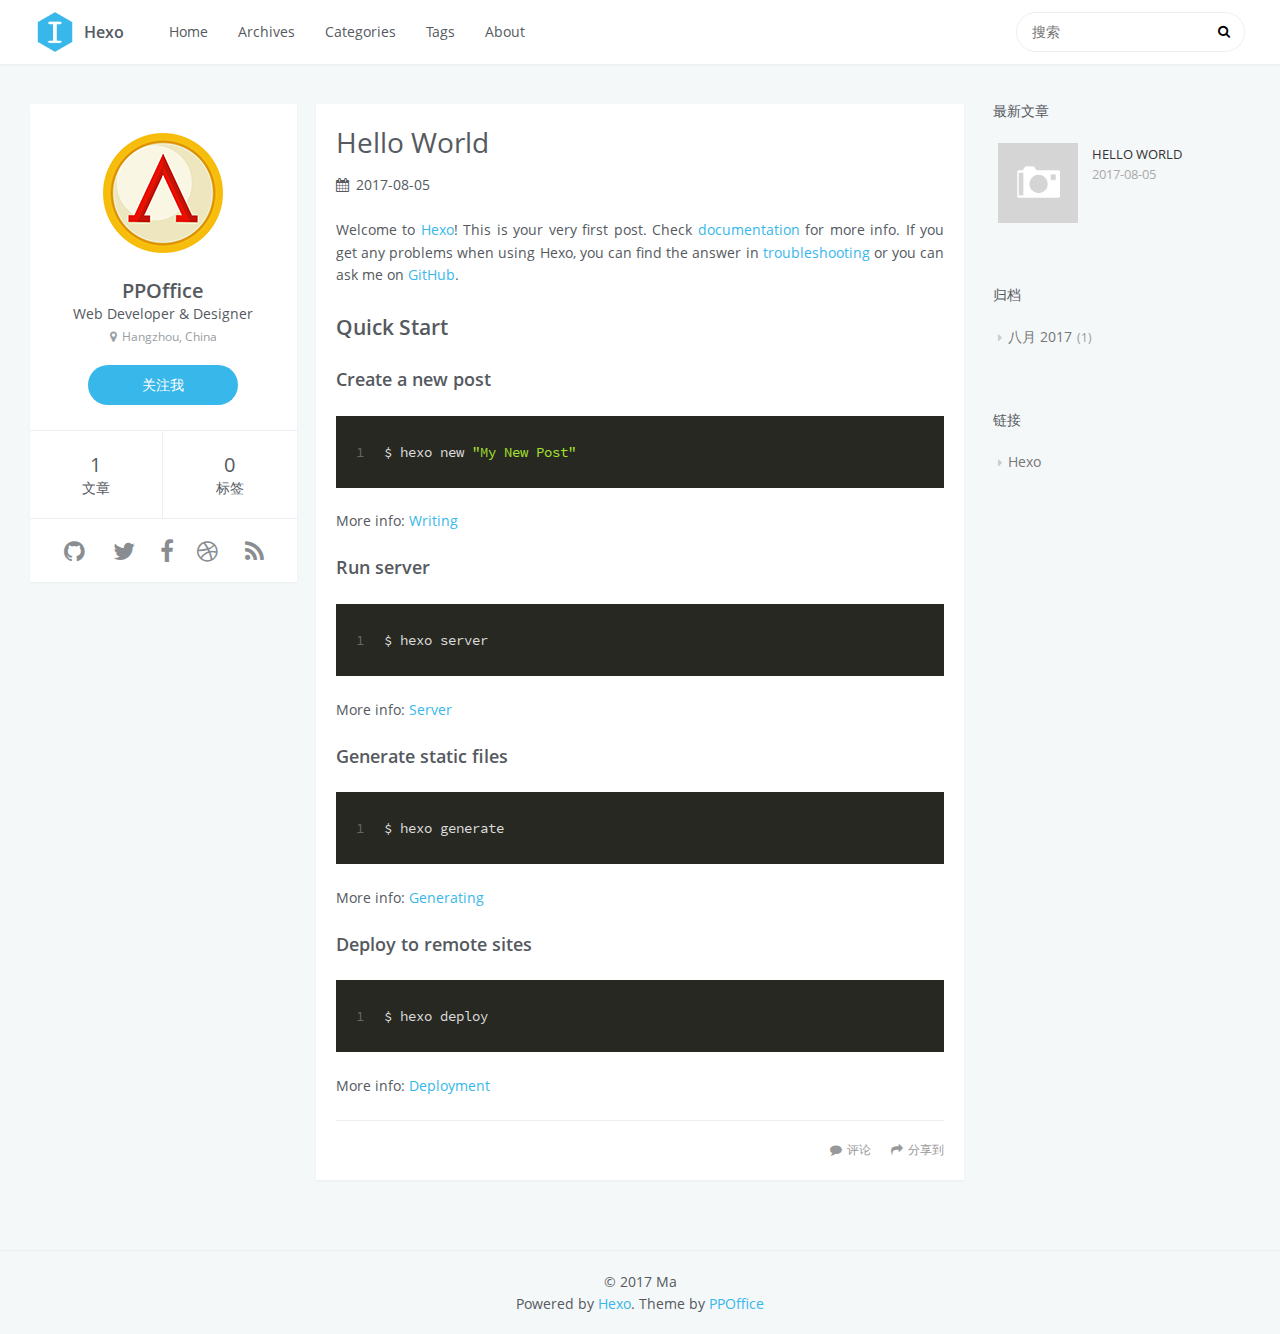
==== commit a858185c: "Site updated: 2017-08-06 19:29:42" ====
--- a/index.html
+++ b/index.html
@@ -9,7 +9,7 @@
 <meta property="og:title" content="Hexo">
 <meta property="og:url" content="http://blog.haohuomai.com/index.html">
 <meta property="og:site_name" content="Hexo">
-<meta property="og:locale" content="zh-Hans">
+<meta property="og:locale" content="zh-CN">
 <meta name="twitter:card" content="summary">
 <meta name="twitter:title" content="Hexo">
     
@@ -77,14 +77,14 @@
             <div id="search-form-wrap">
 
     <form class="search-form">
-        <input type="text" class="ins-search-input search-form-input" placeholder="Search" />
+        <input type="text" class="ins-search-input search-form-input" placeholder="搜索" />
         <button type="submit" class="search-form-submit"></button>
     </form>
     <div class="ins-search">
     <div class="ins-search-mask"></div>
     <div class="ins-search-container">
         <div class="ins-input-wrapper">
-            <input type="text" class="ins-search-input" placeholder="Type something..." />
+            <input type="text" class="ins-search-input" placeholder="想要查找什么..." />
             <span class="ins-close ins-selectable"><i class="fa fa-times-circle"></i></span>
         </div>
         <div class="ins-section-wrapper">
@@ -96,11 +96,11 @@
 (function (window) {
     var INSIGHT_CONFIG = {
         TRANSLATION: {
-            POSTS: 'Posts',
-            PAGES: 'Pages',
-            CATEGORIES: 'Categories',
-            TAGS: 'Tags',
-            UNTITLED: '(Untitled)',
+            POSTS: '文章',
+            PAGES: '页面',
+            CATEGORIES: '分类',
+            TAGS: '标签',
+            UNTITLED: '(未命名)',
         },
         ROOT_URL: '/',
         CONTENT_URL: '/content.json',
@@ -130,7 +130,7 @@
                 <td>
                     
     <div class="search-form">
-        <input type="text" class="ins-search-input search-form-input" placeholder="Search" />
+        <input type="text" class="ins-search-input search-form-input" placeholder="搜索" />
     </div>
 
                 </td>
@@ -149,17 +149,17 @@
             <img id="avatar" src="/css/images/avatar.png" />
             <h2 id="name">PPOffice</h2>
             <h3 id="title">Web Developer &amp; Designer</h3>
-            <span id="location"><i class="fa fa-map-marker"></i>Harbin, China</span>
-            <a id="follow" target="_blank" href="https://github.com/ppoffice/">FOLLOW</a>
+            <span id="location"><i class="fa fa-map-marker"></i>Hangzhou, China</span>
+            <a id="follow" target="_blank" href="https://github.com/ppoffice/">关注我</a>
         </div>
         <div class="article-info profile-block">
             <div class="article-info-block">
                 1
-                <span>post</span>
+                <span>文章</span>
             </div>
             <div class="article-info-block">
                 0
-                <span>tag</span>
+                <span>标签</span>
             </div>
         </div>
         
@@ -169,31 +169,31 @@
                     
                     
                     <td>
-                        <a href="http://github.com/ppoffice/hexo-theme-icarus" target="_blank" title="github" class=tooltip>
+                        <a href="http://github.com/ppoffice/hexo-theme-icarus" target="_blank" title="github" >
                             <i class="fa fa-github"></i>
                         </a>
                     </td>
                     
                     <td>
-                        <a href="/" target="_blank" title="twitter" class=tooltip>
+                        <a href="/" target="_blank" title="twitter" >
                             <i class="fa fa-twitter"></i>
                         </a>
                     </td>
                     
                     <td>
-                        <a href="/" target="_blank" title="facebook" class=tooltip>
+                        <a href="/" target="_blank" title="facebook" >
                             <i class="fa fa-facebook"></i>
                         </a>
                     </td>
                     
                     <td>
-                        <a href="/" target="_blank" title="dribbble" class=tooltip>
+                        <a href="/" target="_blank" title="dribbble" >
                             <i class="fa fa-dribbble"></i>
                         </a>
                     </td>
                     
                     <td>
-                        <a href="/" target="_blank" title="rss" class=tooltip>
+                        <a href="/" target="_blank" title="rss" >
                             <i class="fa fa-rss"></i>
                         </a>
                     </td>
@@ -259,7 +259,7 @@
 
 </div>
 
-    <a data-url="http://blog.haohuomai.com/2017/08/05/hello-world/" data-id="cj60mqzda0000fkqswe8yqtvl" class="article-share-link"><i class="fa fa-share"></i>Share</a>
+    <a data-url="http://blog.haohuomai.com/2017/08/05/hello-world/" data-id="cj60nbjt30000z8qsji0uqr4k" class="article-share-link"><i class="fa fa-share"></i>分享到</a>
 <script>
     (function ($) {
         // Prevent duplicate binding
@@ -327,7 +327,7 @@
 
             
     
-        <a href="http://blog.haohuomai.com/2017/08/05/hello-world/#comments" class="article-comment-link disqus-comment-count" data-disqus-url="http://blog.haohuomai.com/2017/08/05/hello-world/">Comments</a>
+        <a href="http://blog.haohuomai.com/2017/08/05/hello-world/#comments" class="article-comment-link disqus-comment-count" data-disqus-url="http://blog.haohuomai.com/2017/08/05/hello-world/">评论</a>
     
 
         </footer>
@@ -343,7 +343,7 @@
    
         
     <div class="widget-wrap">
-        <h3 class="widget-title">recent</h3>
+        <h3 class="widget-title">最新文章</h3>
         <div class="widget">
             <ul id="recent-post" class="">
                 
@@ -375,9 +375,9 @@
     
         
     <div class="widget-wrap">
-        <h3 class="widget-title">archives</h3>
+        <h3 class="widget-title">归档</h3>
         <div class="widget">
-            <ul class="archive-list"><li class="archive-list-item"><a class="archive-list-link" href="/archives/2017/08/">August 2017</a><span class="archive-list-count">1</span></li></ul>
+            <ul class="archive-list"><li class="archive-list-item"><a class="archive-list-link" href="/archives/2017/08/">八月 2017</a><span class="archive-list-count">1</span></li></ul>
         </div>
     </div>
 
@@ -388,7 +388,7 @@
     
         
     <div class="widget-wrap widget-list">
-        <h3 class="widget-title">links</h3>
+        <h3 class="widget-title">链接</h3>
         <div class="widget">
             <ul>
                 
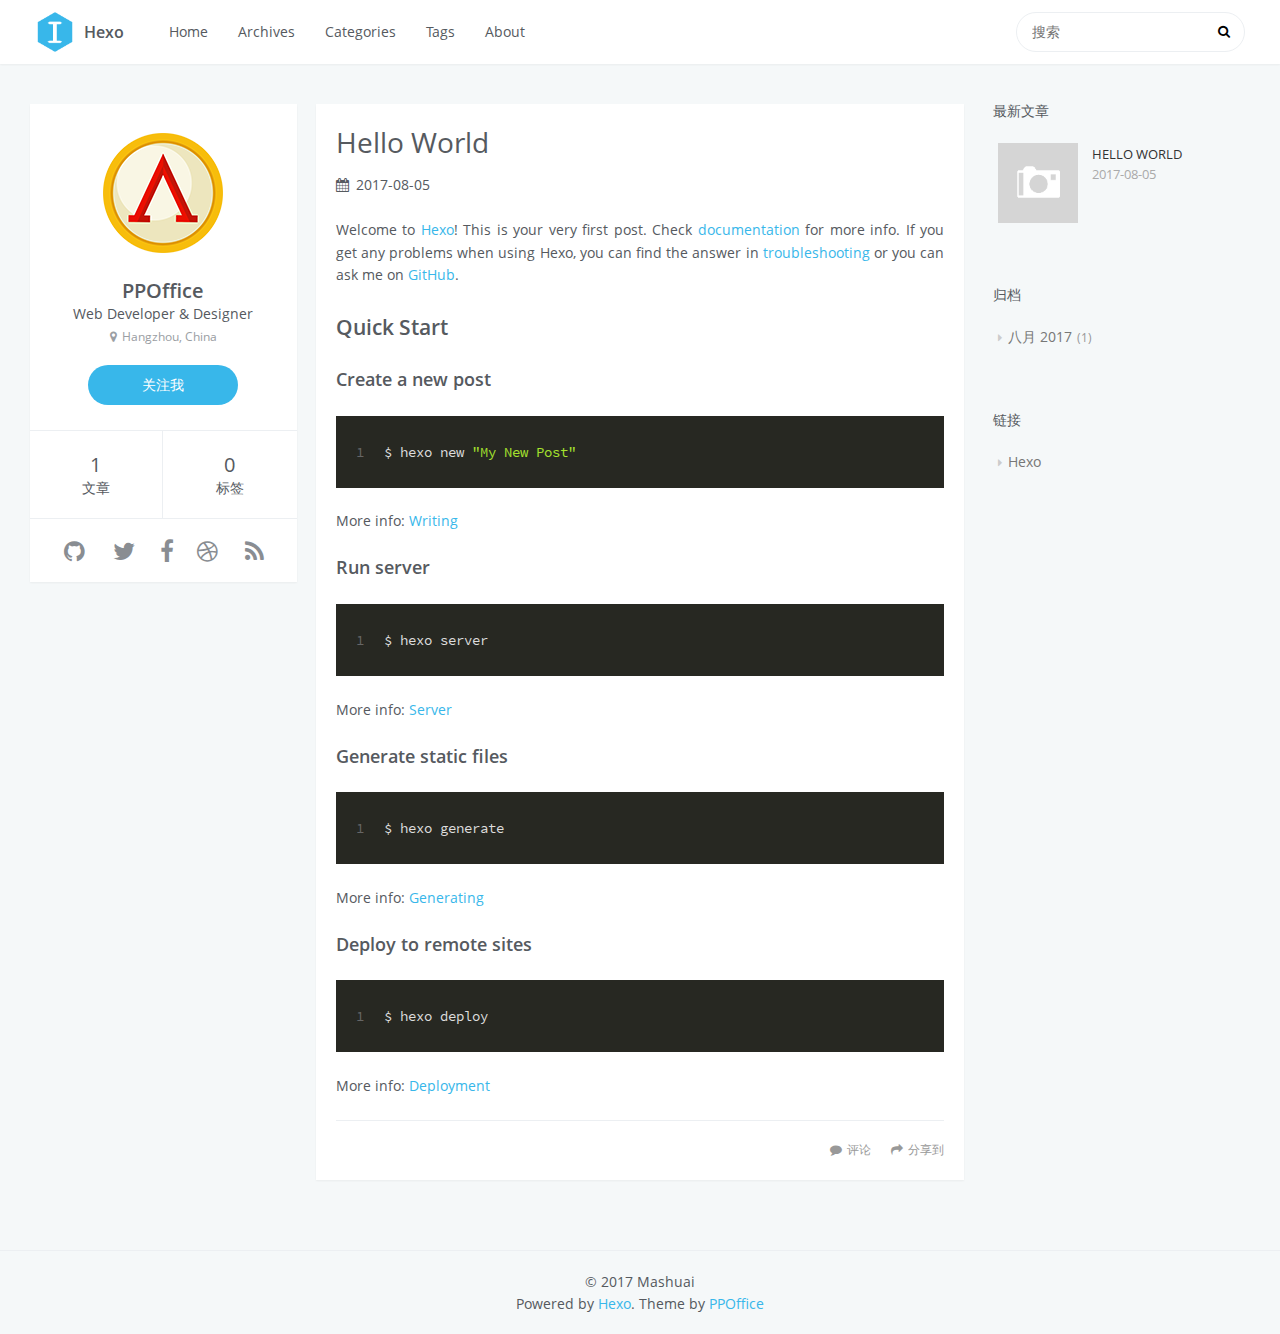
==== commit b2d8b9b8: "Site updated: 2017-08-06 19:35:31" ====
--- a/index.html
+++ b/index.html
@@ -259,7 +259,7 @@
 
 </div>
 
-    <a data-url="http://blog.haohuomai.com/2017/08/05/hello-world/" data-id="cj60nbjt30000z8qsji0uqr4k" class="article-share-link"><i class="fa fa-share"></i>分享到</a>
+    <a data-url="http://blog.haohuomai.com/2017/08/05/hello-world/" data-id="cj60nj0oo0000goqsbkb5et4h" class="article-share-link"><i class="fa fa-share"></i>分享到</a>
 <script>
     (function ($) {
         // Prevent duplicate binding
@@ -410,7 +410,7 @@
         <footer id="footer">
     <div class="outer">
         <div id="footer-info" class="inner">
-            &copy; 2017 Ma<br>
+            &copy; 2017 Mashuai<br>
             Powered by <a href="http://hexo.io/" target="_blank">Hexo</a>. Theme by <a href="http://github.com/ppoffice">PPOffice</a>
         </div>
     </div>
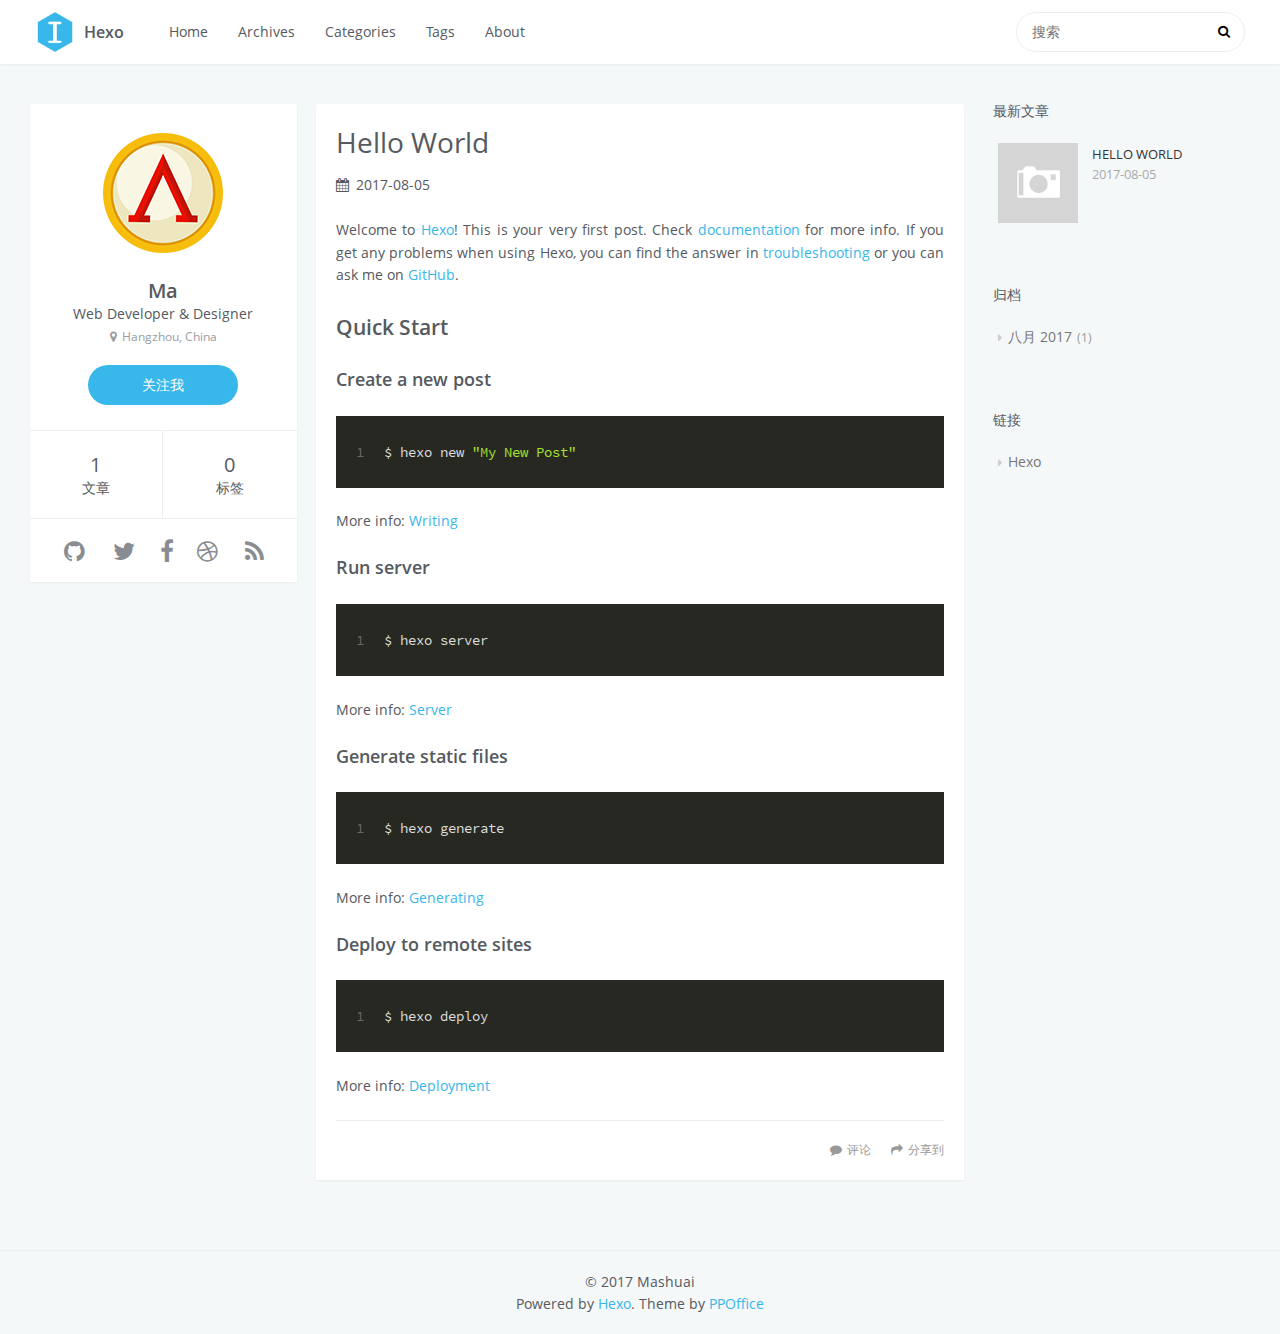
==== commit 1ca8625f: "Site updated: 2017-08-06 19:38:59" ====
--- a/index.html
+++ b/index.html
@@ -147,10 +147,10 @@
     <div class="inner profile-inner">
         <div class="base-info profile-block">
             <img id="avatar" src="/css/images/avatar.png" />
-            <h2 id="name">PPOffice</h2>
+            <h2 id="name">Ma</h2>
             <h3 id="title">Web Developer &amp; Designer</h3>
             <span id="location"><i class="fa fa-map-marker"></i>Hangzhou, China</span>
-            <a id="follow" target="_blank" href="https://github.com/ppoffice/">关注我</a>
+            <a id="follow" target="_blank" href="https://github.com/ms159357/">关注我</a>
         </div>
         <div class="article-info profile-block">
             <div class="article-info-block">
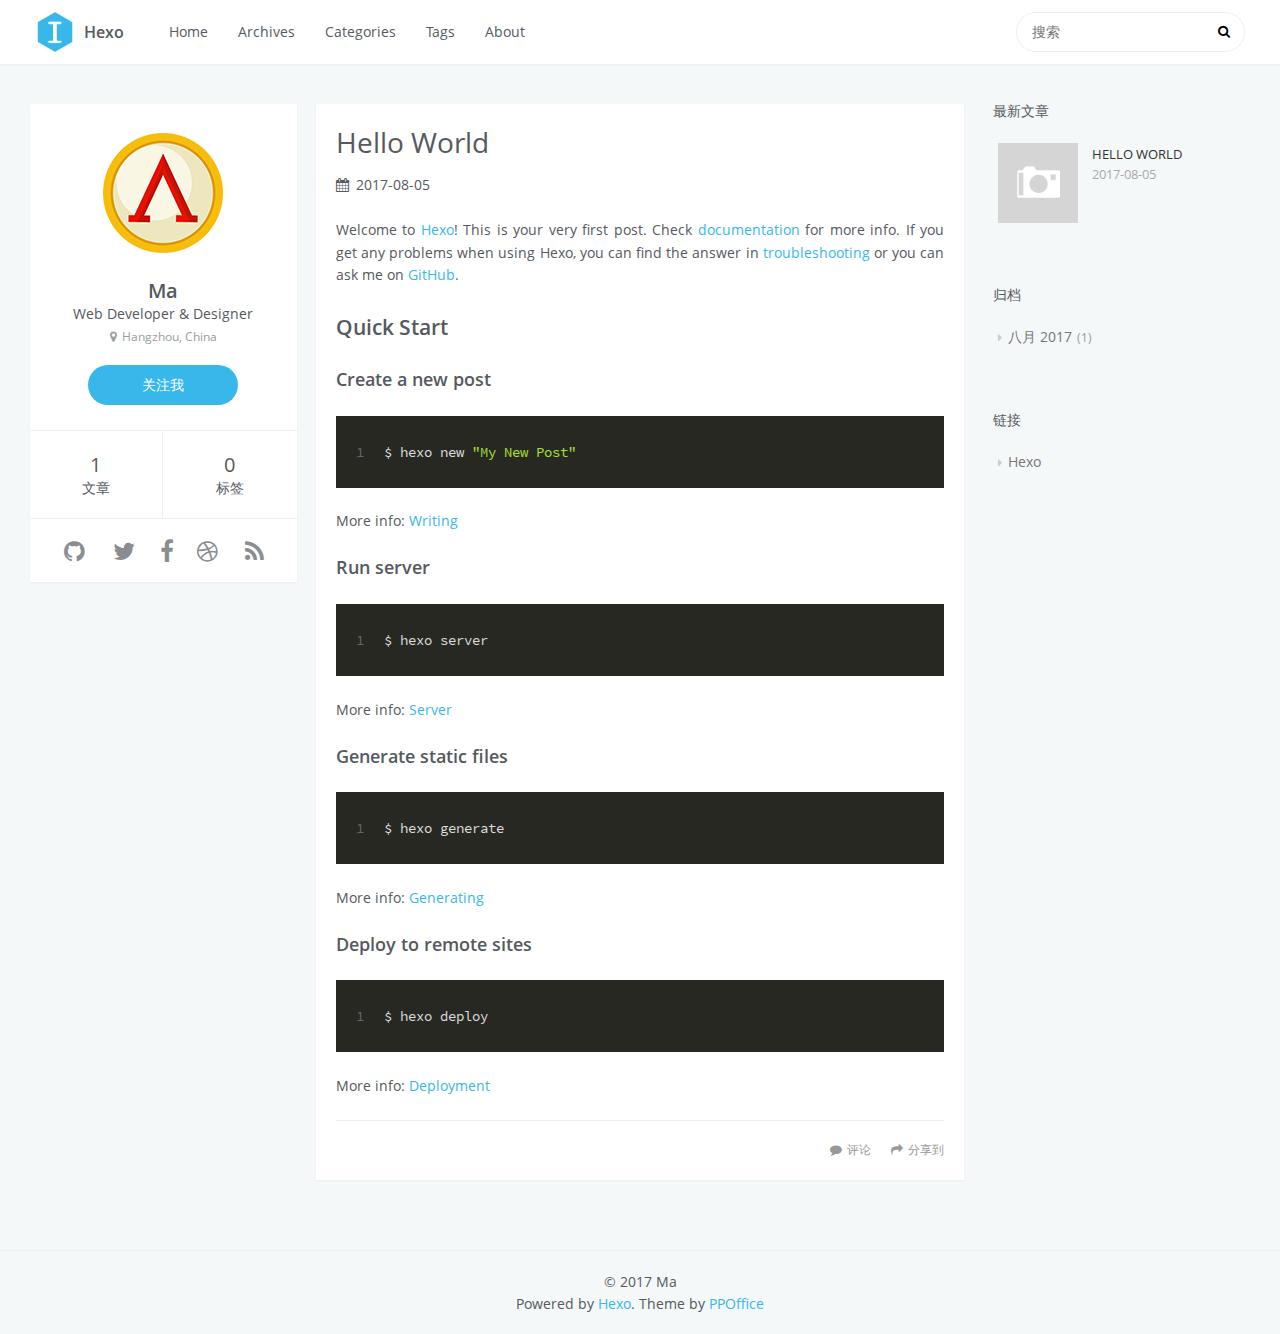
==== commit 2147103e: "Site updated: 2017-08-06 19:44:40" ====
--- a/index.html
+++ b/index.html
@@ -259,7 +259,7 @@
 
 </div>
 
-    <a data-url="http://blog.haohuomai.com/2017/08/05/hello-world/" data-id="cj60nj0oo0000goqsbkb5et4h" class="article-share-link"><i class="fa fa-share"></i>分享到</a>
+    <a data-url="http://blog.haohuomai.com/2017/08/05/hello-world/" data-id="cj60nuskr0000ggqs3bfgswl7" class="article-share-link"><i class="fa fa-share"></i>分享到</a>
 <script>
     (function ($) {
         // Prevent duplicate binding
@@ -410,7 +410,7 @@
         <footer id="footer">
     <div class="outer">
         <div id="footer-info" class="inner">
-            &copy; 2017 Mashuai<br>
+            &copy; 2017 Ma<br>
             Powered by <a href="http://hexo.io/" target="_blank">Hexo</a>. Theme by <a href="http://github.com/ppoffice">PPOffice</a>
         </div>
     </div>
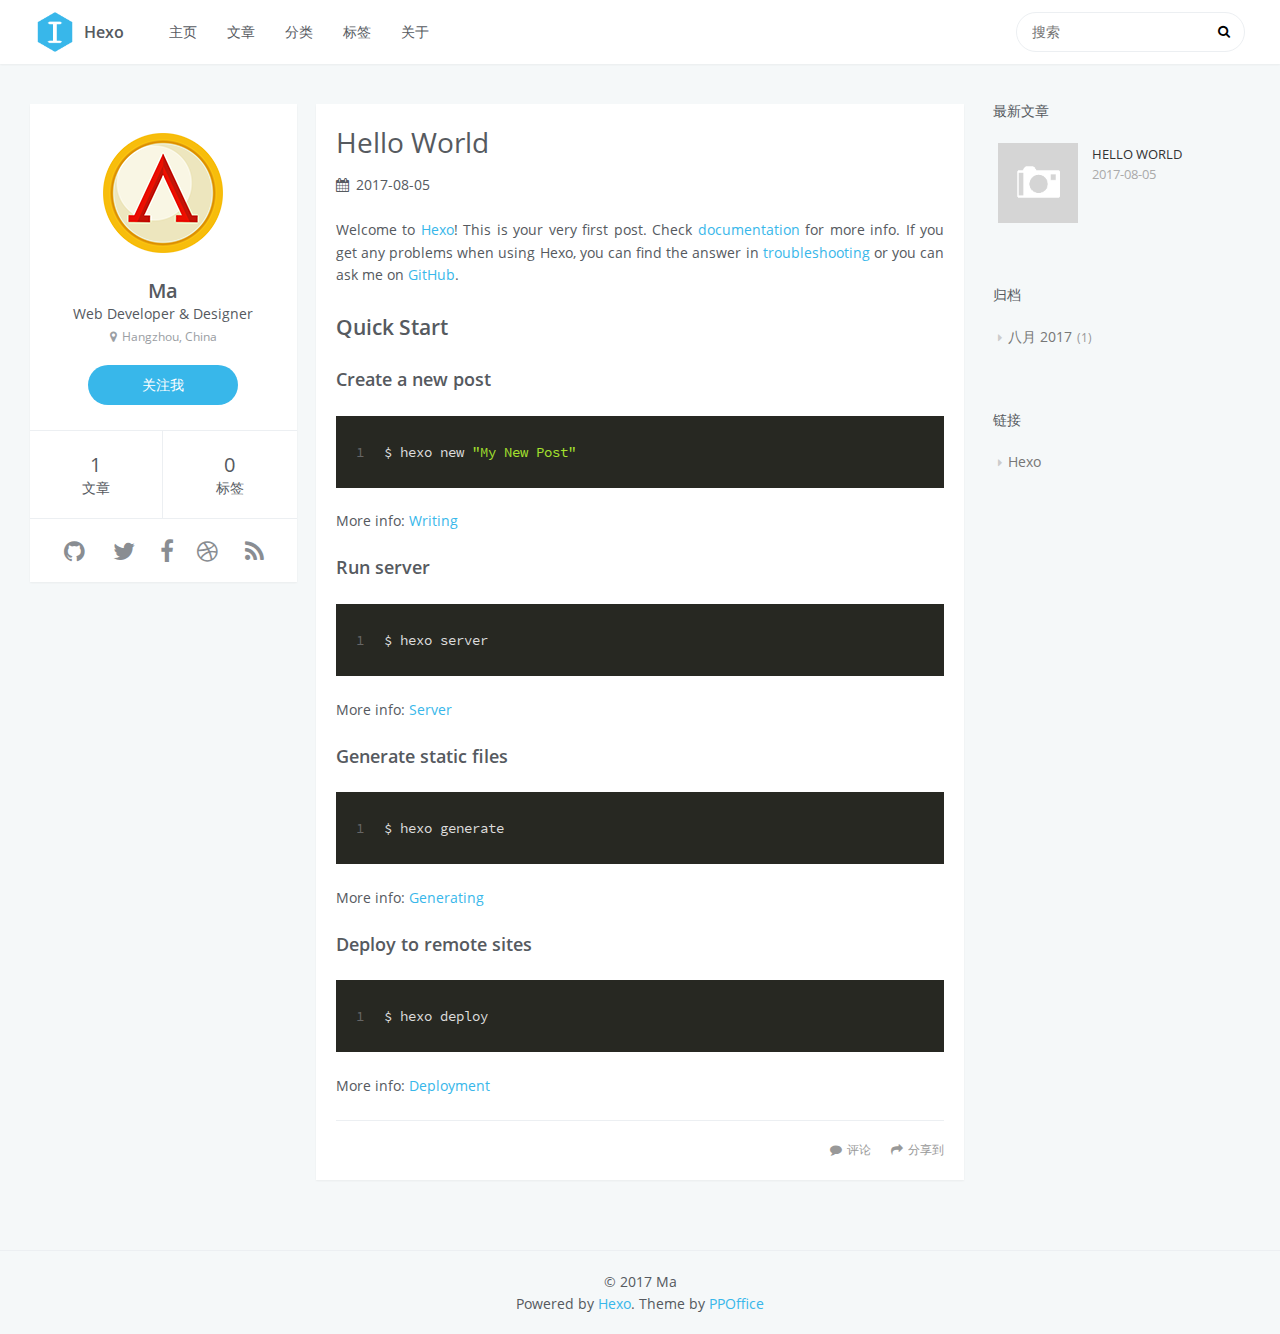
==== commit ce1908a7: "Site updated: 2017-08-06 19:47:32" ====
--- a/index.html
+++ b/index.html
@@ -52,15 +52,15 @@
             </a>
             <nav id="main-nav">
                 
-                    <a class="main-nav-link" href="/.">Home</a>
-                
-                    <a class="main-nav-link" href="/archives">Archives</a>
-                
-                    <a class="main-nav-link" href="/categories">Categories</a>
-                
-                    <a class="main-nav-link" href="/tags">Tags</a>
-                
-                    <a class="main-nav-link" href="/about">About</a>
+                    <a class="main-nav-link" href="/.">主页</a>
+                
+                    <a class="main-nav-link" href="/archives">文章</a>
+                
+                    <a class="main-nav-link" href="/categories">分类</a>
+                
+                    <a class="main-nav-link" href="/tags">标签</a>
+                
+                    <a class="main-nav-link" href="/about">关于</a>
                 
             </nav>
             
@@ -117,15 +117,15 @@
         <table class="menu outer">
             <tr>
                 
-                    <td><a class="main-nav-link" href="/.">Home</a></td>
-                
-                    <td><a class="main-nav-link" href="/archives">Archives</a></td>
-                
-                    <td><a class="main-nav-link" href="/categories">Categories</a></td>
-                
-                    <td><a class="main-nav-link" href="/tags">Tags</a></td>
-                
-                    <td><a class="main-nav-link" href="/about">About</a></td>
+                    <td><a class="main-nav-link" href="/.">主页</a></td>
+                
+                    <td><a class="main-nav-link" href="/archives">文章</a></td>
+                
+                    <td><a class="main-nav-link" href="/categories">分类</a></td>
+                
+                    <td><a class="main-nav-link" href="/tags">标签</a></td>
+                
+                    <td><a class="main-nav-link" href="/about">关于</a></td>
                 
                 <td>
                     
@@ -259,7 +259,7 @@
 
 </div>
 
-    <a data-url="http://blog.haohuomai.com/2017/08/05/hello-world/" data-id="cj60nuskr0000ggqs3bfgswl7" class="article-share-link"><i class="fa fa-share"></i>分享到</a>
+    <a data-url="http://blog.haohuomai.com/2017/08/05/hello-world/" data-id="cj60nyh1w0000igqsq9tk7n88" class="article-share-link"><i class="fa fa-share"></i>分享到</a>
 <script>
     (function ($) {
         // Prevent duplicate binding
